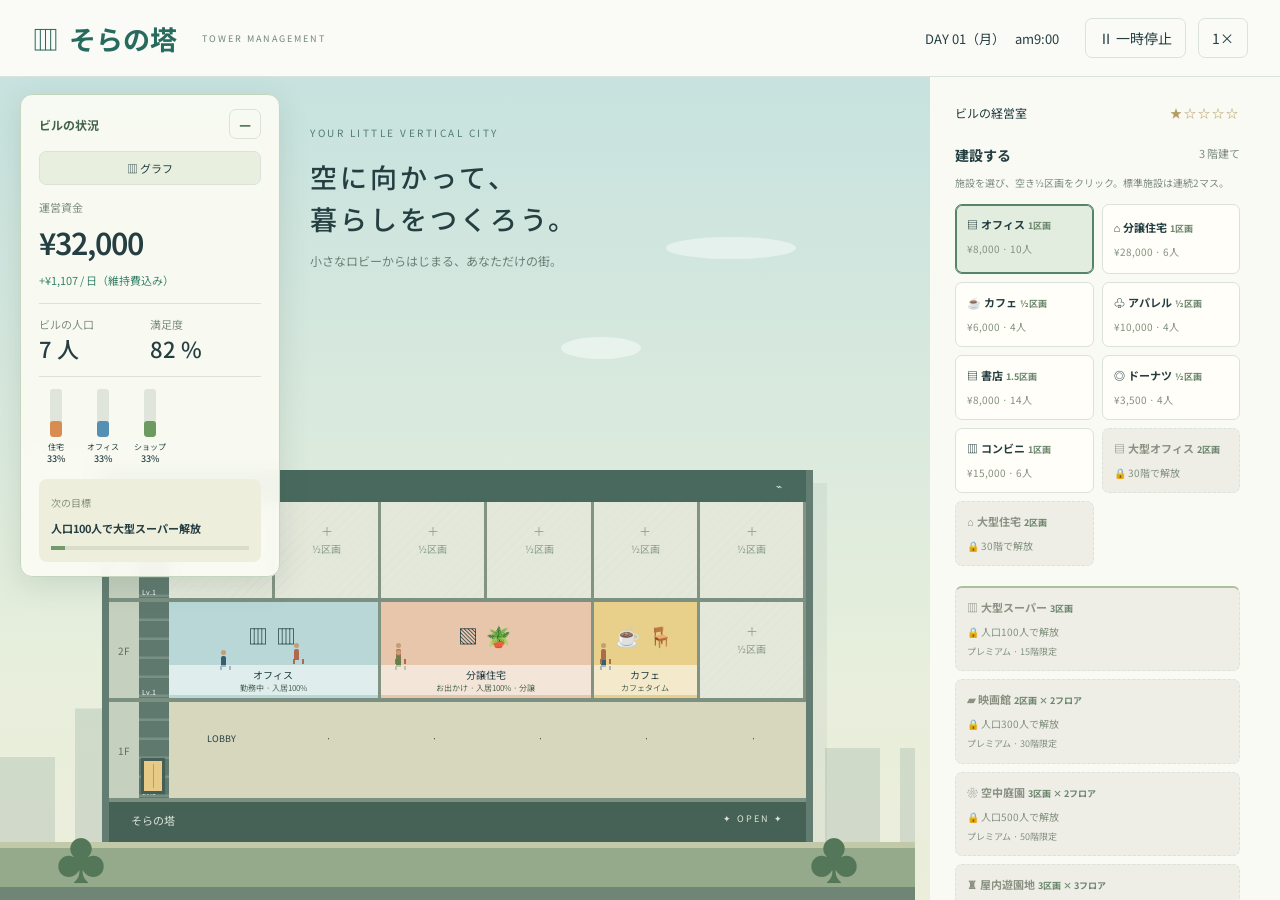
==== sora/index.html @ dbac226c "Replace site with local website files" ====
<!doctype html><html lang="ja"><meta charset="utf-8"><meta name="viewport" content="width=device-width,initial-scale=1"><title>そらの塔 | 小さなビル、大きな暮らし</title><link rel="stylesheet" href="style.css"><body><header><div class="brand">▥ <b>そらの塔</b><small>TOWER MANAGEMENT</small></div><div class="clock" id="clock"></div><button id="pause">Ⅱ 一時停止</button><button id="speed">1×</button></header><section id="hud" class="hud" aria-label="ビルの経営状況"><div class="hud-heading"><b>ビルの状況</b><button id="hud-toggle" aria-expanded="true" aria-controls="hud-content" aria-label="HUDを閉じる">−</button></div><div id="hud-content"><button id="show-graphs" class="graph-button">▥ グラフ</button><div class="money"><small>運営資金</small><strong id="cash"></strong><span id="profit"></span></div><div class="stats"><div><small title="定員と入居率をもとにした平均在館人数。ショップの1日分の来客を重複して数えません。">ビルの人口</small><b id="pop"></b></div><div><small>満足度</small><b id="happy"></b></div></div><div class="balance-meter" aria-label="住宅・オフィス・ショップの施設数の比率。目安は住宅3対オフィス2対ショップ1。空室を含みます。大型施設も1施設として数えます。"><div><div class="balance-track"><i id="balance-home"></i></div><small>住宅</small><b id="balance-home-value"></b></div><div><div class="balance-track"><i id="balance-office"></i></div><small>オフィス</small><b id="balance-office-value"></b></div><div><div class="balance-track"><i id="balance-shop"></i></div><small>ショップ</small><b id="balance-shop-value"></b></div></div><div class="mission"><small>次の目標</small><b id="goal"></b><div><i id="progress"></i></div></div></div></section><main><section class="world" aria-label="ビル画面"><div class="world-scene"><div class="intro"><span>YOUR LITTLE VERTICAL CITY</span><h1>空に向かって、<br>暮らしをつくろう。</h1><p>小さなロビーからはじまる、あなただけの街。</p></div><div class="cloud c1"></div><div class="cloud c2"></div><div class="skyline"></div><div id="tower"><div class="roof">S O R A <span>⌁</span></div><div id="floors"></div><div class="foundation">そらの塔 <span>✦ OPEN ✦</span></div></div><div class="street"><span>♣</span><span>♣</span></div><div class="worldnote">街の時間は、少しだけゆっくり。<span>自動保存 ON</span></div></div></section><aside aria-label="建設・経営メニュー"><div class="heading"><span>ビルの経営室</span><span id="stars">★☆☆☆☆</span></div><div class="tabs"><b>建設する</b><span id="height"></span></div><p class="hint">施設を選び、空き½区画をクリック。標準施設は連続2マス。</p><div id="tools"></div><button class="expand" id="expand">＋ フロアを増設 <span>¥12,000</span></button><section class="elevator-menu" aria-labelledby="elevator-title"><h2 id="elevator-title">エレベーター</h2><div class="lift-controls"><div><small id="left-lift-level"></small><button class="upgrade" id="upgrade">↕ 箱を大型化 <span>¥15,000</span></button></div><div><small id="right-lift-level"></small><button id="insert-lift" class="upgrade" aria-describedby="lift-hint">＋ エレベータを追加 <span>¥18,000</span></button></div></div><p id="lift-hint" class="hint" aria-live="polite"></p><p id="lift-info" class="hint"></p></section><p class="hint">蜘蛛の巣のある空室をクリックして改修（1室¥1,500）。</p><details class="business-diagnosis" open><summary>経営診断</summary><p id="business-health"></p><ul id="business-risks"></ul></details><div class="log"><small>ビルからのお知らせ</small><p id="notice" aria-live="polite">ようこそ、オーナー。まずは空き区画に施設をつくりましょう。</p></div><footer><button id="help">遊び方</button><button id="reset">はじめから</button></footer></aside></main><dialog id="dialog"><h2>そらの塔へ、ようこそ。</h2><p>施設を選んで、空き区画をクリックすると建設できます。ロビーとエレベーターは最初から設置されています。</p><p>Day1は月曜日です。土日は約95%のオフィスが休業し、住宅は平日約30%・土日約60%が昼も在宅します。コンビニは24時間営業で、ときどき来客があります。ショップはアパレル・書店・ドーナツ・コンビニから選べます。ドーナツはオフィス、コンビニはオフィスと住宅の数で来客と収益が変わります。住宅は分譲です。初回の入居が発生した決算で住宅¥28,000・大型住宅¥52,000が一度だけ入金され、日々の家賃は発生しません。退去・改修後も同じ施設では売却代金を再受領できません。既存の入居済み住宅も、更新後の最初の決算で一度だけ売却代金が入ります。オフィス・住宅で人口を増やし、カフェ・ショップ・庭園で満足度を上げましょう。毎日0時に収益と維持費を精算します。</p><p>人口が増えたらエレベーターの箱を大型化（通常・大型の2段階）。初期エレベータは左端にあります。右側の「エレベータを追加」で右端に1基追加できます。追加後は左右それぞれの「箱を大型化」で個別に強化できます。テナント区画は消費しません。満足度が下がると入居率と収入も下がります。人口100人で大型スーパー、300人で映画館、500人で空中庭園、1,000人で屋内遊園地が解放されます。各施設はプレミアムテナントとして1つまで建設できます。スーパーは15階、映画館は30階、空中庭園は50階、屋内遊園地は100階限定です。100階は屋内遊園地専用で、101・102階の空きスペースも必要です。一度解放した施設は人口が減っても建設できます。 資金が足りないときは、時間を進めて収益を待ちましょう。</p><p>ビルは標準3区画です。フロアの増設で上に伸ばしていきます。エレベータは18階前後で左の箱を大型化、40階前後で右に追加、75階前後で右の箱を大型化するのが目安です。入居状況によって混雑の始まる階は変わります。</p><p>カフェ・アパレル・ドーナツは½区画、書店は1.5区画、コンビニは1区画、オフィス・住宅は1区画、映画館は2区画×2フロア、空中庭園は3区画×2フロア、屋内遊園地は3区画×3フロアです。庭園は下層の左端をクリックして建設します。旧サイズの庭園は建設費を返金して空き区画へ戻します。オフィスは出退勤、住宅は朝夕の出入り、カフェは昼食、ショップは夕方の来店が増えます。夜間の閉店・就寝も表示します。</p><p>店舗を増やしすぎると客の奪い合いで売上が減ります。オフィス・住宅に対して休憩や買い物の施設が少ないと満足度が低下します。オフィスと住宅は建設後に入居者を募集します。経営が好調なほど早く入居します。サービス不足・混雑・老朽化が続くと施設ごとに退去して空室（グレー）になります。老朽化による空室には蜘蛛の巣が付き、改修するまで再入居しません。人口は各施設の定員・入居率から平均在館人数として計算します。ショップの来客全員を人口に加算せず、標準幅・住宅3：オフィス2：ショップ1の構成で13階前後に100人が目安です。幅や入居率、満足度によって変わります。住宅3：オフィス2：ショップ1の施設数が目安です。エレベータは利用状況に応じて速度と停車時間を変えます。混雑時は高速運転し、利用の多い階を優先して移動します。エレベータの混雑も退去の条件です。混雑が続くほど不満が蓄積し、ひどい混雑ほど早く退去します。箱の大型化・追加で混雑を解消すると不満が徐々に減ります。多少の偏りでは退去せず、バランスがある程度取れていれば安定します。老朽化は約30日を中心に部屋ごとにランダムに進みます。改修すると次の老朽化時期も変わります。30階到達で2区画の大型オフィス・大型住宅が解放されます。改修は蜘蛛の巣が張った空室のみ行えます。部屋をクリックすると1室¥1,500でその部屋だけを改修し、入居者の募集を再開します。再入居は徐々に進みます。施設や空きフロアにも維持費がかかり、資金ショートが続くと経営が悪化します。「経営診断」で原因を確認してください。</p><p>施設をクリックすると内容を確認・撤去できます。進行はこのブラウザに自動保存されます。</p><button onclick="document.querySelector('dialog').close()">ビルへ戻る</button></dialog><dialog id="graphs-dialog" aria-labelledby="graphs-title"><div class="chart-heading"><div><h2 id="graphs-title">ビルの経営グラフ</h2><small>表示中はビルの時間・動きを一時停止しています</small></div><button id="close-graphs" aria-label="グラフを閉じる">× 閉じる</button></div><p id="chart-note"></p><h3>収入と維持費 <small>円／日</small></h3><div class="chart-legend"><span style="color:#347d65">● 収入</span><span style="color:#c07b55">● 維持費</span></div><div id="finance-chart"></div><h3>人口の推移 <small>人</small></h3><div id="population-chart"></div><details><summary>日別の数値を見る</summary><div class="chart-table-wrap"><table id="chart-table"></table></div></details></dialog><script src="game.js"></script></body></html>
---- sora/style.css ----
@import url('https://fonts.googleapis.com/css2?family=Noto+Sans+JP:wght@400;500;600;700;900&display=swap');
:root{font-family:'Noto Sans JP',sans-serif;color:#243e42;background:#f8f8f2;font-size:14px}*{box-sizing:border-box}body{margin:0}button{font:inherit;cursor:pointer;border:1px solid #dae2db;background:transparent;color:inherit;border-radius:7px;padding:9px 13px}button:hover{background:#e7eee5}header{height:77px;display:flex;align-items:center;gap:12px;padding:0 32px;border-bottom:1px solid #d9e3de;background:#fafbf6}.brand{font-size:27px;color:#276a5e;display:flex;align-items:center;gap:10px}.brand small{font-size:9px;letter-spacing:2px;margin-left:15px;color:#71877c}.clock{margin-left:auto;margin-right:14px;font-size:13px}main{display:grid;grid-template-columns:1fr 350px;min-height:calc(100vh - 77px)}.world{position:relative;min-height:850px;background:linear-gradient(#c7e2df,#e8efdc 73%,#eceddb);overflow:hidden;display:flex;flex-direction:column;justify-content:flex-end;padding-top:275px}.intro{position:absolute;top:44px;left:6%;z-index:2}.intro>span{font-size:10px;letter-spacing:2.5px;color:#547d73}h1{font-size:34px;line-height:1.55;letter-spacing:3px;font-weight:500;margin:15px 0 12px}.intro p{font-size:12px;color:#668174}.cloud{position:absolute;width:130px;height:22px;border-radius:100%;background:#ffffff70;top:160px;right:13%}.c2{top:260px;right:30%;width:80px}.skyline{position:absolute;bottom:80px;left:0;width:100%;height:180px;background:repeating-linear-gradient(90deg,#acbfb16b 0 55px,transparent 55px 75px);clip-path:polygon(0 50%,8% 50%,8% 23%,16% 23%,16% 65%,24% 65%,24% 35%,35% 35%,35% 60%,47% 60%,47% 30%,62% 30%,62% 55%,76% 55%,76% 10%,87% 10%,87% 45%,100% 45%,100% 100%,0 100%)}#tower{width:78%;max-width:780px;margin:0 auto;z-index:3;position:relative;border-left:7px solid #637d72;border-right:7px solid #637d72;box-shadow:14px 13px 0 #496b6512}.roof{height:32px;background:#49695e;color:#e8eee0;font-size:10px;letter-spacing:4px;padding:8px 20px}.roof span{float:right}.floor{display:grid;grid-template-columns:35px 1fr 1fr 1fr 32px;min-height:84px;border-bottom:6px solid #7b9081;background:#e6eadf;position:relative}.floorlabel{font-size:10px;display:flex;align-items:center;justify-content:center;background:#c5d0bf;color:#5a6f61}.unit{position:relative;border:0;border-right:3px solid #829383;border-radius:0;overflow:hidden;padding:7px 4px 20px;min-width:0}.unit.empty{color:#8b9d8d;font-size:12px;background:repeating-linear-gradient(135deg,#e4e8db 0 6px,#dfe5d7 6px 7px)}.unit.empty:hover{background:#c9e2c6}.unit .name{font-size:10px;position:absolute;bottom:3px;left:0;right:0;background:#ffffff8c;padding:2px}.interior{display:block;height:35px;font-size:24px;letter-spacing:8px;white-space:nowrap}.people{position:absolute;bottom:20px;left:10%;font-size:13px;color:#42634f;animation:walk 7s infinite alternate linear}.office{background:#b9d7d7}.home{background:#e8c6ab}.cafe{background:#e8d08b}.shop{background:#ccaec0}.garden{background:#b6c997}.lobby{background:#d6d7bd;grid-column:2/5;letter-spacing:5px;padding:22px;text-align:center}.shaft{background:repeating-linear-gradient(#60796f 0 16px,#799084 17px 19px);position:relative}.lift{width:22px;height:32px;background:#e7ca85;border:3px solid #465f56;position:absolute;left:2px;animation:lift 8s infinite alternate ease-in-out}.foundation{height:40px;background:#466257;color:#dae5d7;padding:10px 22px;font-size:11px}.foundation span{float:right;font-size:9px;letter-spacing:2px}.street{height:45px;background:#95aa8a;border-top:6px solid #c2c9a8;display:flex;justify-content:space-between;padding:0 6%;font-size:52px;color:#54775a;line-height:.4;z-index:4}.worldnote{height:40px;background:#6f8575;color:#eef1df;font-size:10px;padding:12px 25px;z-index:4}.worldnote span{float:right}aside{padding:27px 25px;background:#fafaf4;z-index:5}.heading{display:flex;justify-content:space-between;font-size:12px}.heading span:last-child{color:#b49b5d;letter-spacing:2px}.money{padding:25px 0 20px}.money small,.stats small{display:block;color:#7d8c7f;font-size:11px}.money strong{display:block;font-size:35px;font-weight:600;letter-spacing:-1px;margin:5px 0}.money>span{font-size:11px;color:#38826b}.stats{display:grid;grid-template-columns:1fr 1fr;border-top:1px solid #dce2d6;border-bottom:1px solid #dce2d6;padding:17px 0;margin-bottom:25px}.stats b{font-size:22px;font-weight:500}.tabs{display:flex;justify-content:space-between}.tabs span{font-size:11px;color:#7e8d80}.hint{font-size:10px;color:#7e8d80;margin-bottom:14px}#tools{display:grid;grid-template-columns:1fr 1fr;gap:8px}.tool{text-align:left;padding:11px;background:#fffef8}.tool.selected{background:#e3eddf;border-color:#56836a;box-shadow:inset 0 0 0 1px #56836a}.tool b{display:block;font-size:12px;margin-bottom:5px}.tool small{font-size:10px;color:#83917f}.expand,.upgrade{width:100%;margin-top:10px;text-align:left;font-size:12px;padding:13px}.expand{background:#2d6656;color:#fff;border:0}.expand:hover{background:#377c68}.expand span,.upgrade span{float:right;font-size:10px}.mission{background:#eeeedd;padding:15px;margin-top:24px;border-radius:8px}.mission small,.log small{font-size:10px;color:#85917a}.mission b{display:block;font-size:12px;margin:8px 0}.mission>div{height:4px;background:#d7ddc8}.mission i{display:block;height:100%;background:#74996a}.log{margin-top:20px}.log p{font-size:11px;line-height:1.9;min-height:44px}footer{display:flex;gap:15px;border-top:1px solid #e0e5d9;padding-top:12px}footer button{padding:2px;border:0;font-size:10px;color:#84927f}dialog{max-width:480px;border:0;padding:32px;border-radius:15px;background:#fafaf1;color:#345346;box-shadow:0 20px 100px #183b3860}dialog p{line-height:1.9;font-size:13px}dialog::backdrop{background:#183b3860}@keyframes walk{to{left:65%}}@keyframes lift{to{transform:translateY(42px)}}@media(max-width:850px){header{padding:0 14px}.brand small{display:none}.brand{font-size:20px}.clock{font-size:10px;margin-right:0}header button{font-size:10px;padding:7px}main{grid-template-columns:1fr}.world{min-height:700px}aside{padding:25px}.intro{top:30px}h1{font-size:28px}#tower{width:92%}#tools{grid-template-columns:repeat(3,1fr)}}
/* Variable-width construction and activity schedules */
#tower{width:var(--tower-width,78%);max-width:none;transition:width .5s;--tempo:1}.floor{grid-template-columns:30px repeat(var(--slots,6),minmax(0,1fr)) 30px}.unit{padding-bottom:30px;min-height:94px}.unit .name{font-size:10px;z-index:2}.unit .name small{display:block;font-size:8px;color:#506957;letter-spacing:0}.interior{font-size:20px;letter-spacing:2px}.width-control{margin-bottom:24px}.width-control label{display:block;font-size:12px;margin-bottom:8px}.width-control select{width:100%;font:inherit;color:#345c4b;border:1px solid #cbd8c5;background:#f2f5e9;border-radius:7px;padding:10px}.width-control>small{display:block;font-size:9px;color:#7a8d74;margin-top:7px}.tool b{font-size:11px}.tool em{font-style:normal;font-size:9px;color:#6a856b}.visitors{position:absolute;inset:0 0 28px;pointer-events:none;overflow:hidden}.person{position:absolute;bottom:calc(3px + var(--lane)*7px);left:7%;width:5px;height:11px;background:var(--person-color);border-radius:2px 2px 0 0;animation:customer calc(9s / var(--tempo)) linear infinite;animation-delay:var(--delay)}.person:before{content:'';position:absolute;width:5px;height:5px;border-radius:50%;background:#c49e76;top:-6px;left:0}.person:after{content:'';position:absolute;width:7px;height:5px;left:-1px;bottom:-4px;border-left:2px solid var(--person-color);border-right:2px solid var(--person-color)}.commute .person{animation-name:arrival;animation-duration:calc(5s / var(--tempo))}.leave .person{animation-name:departure;animation-duration:calc(5s / var(--tempo))}.working .person{animation-name:desk;animation-duration:calc(12s / var(--tempo));left:calc(25% + var(--lane)*35%)}.dining .person{animation-name:dine;animation-duration:calc(11s / var(--tempo))}.shopping .person{animation-name:browse;animation-duration:calc(8s / var(--tempo))}.relax .person,.stroll .person{animation-name:customer;animation-duration:calc(15s / var(--tempo))}.quiet{filter:brightness(.78)}.quiet .interior{opacity:.6}.paused *{animation-play-state:paused!important}.world[data-time=night]{background:linear-gradient(#738d9a,#c0d0c6 75%,#d0d6bb)}.world[data-time=night] .intro{color:#263e44}.lift{animation-duration:calc(8s / var(--tempo))}@keyframes arrival{0%{left:100%;opacity:0}12%{opacity:1}75%{left:15%;opacity:1}100%{left:15%;opacity:0}}@keyframes departure{0%{left:15%;opacity:0}15%{opacity:1}85%{opacity:1}100%{left:100%;opacity:0}}@keyframes desk{0%,45%,100%{transform:translateX(0)}50%,90%{transform:translateX(7px)}}@keyframes dine{0%{left:100%;opacity:0}15%{opacity:1}35%,75%{left:35%}95%{opacity:1}100%{left:100%;opacity:0}}@keyframes browse{0%{left:100%;opacity:0}15%{opacity:1}30%,45%{left:20%}65%,80%{left:60%}100%{left:100%;opacity:0}}@keyframes customer{0%,100%{left:12%}50%{left:80%}}@media(max-width:850px){.world{overflow-x:auto}#tower{min-width:calc(60px + var(--slots)*43px);max-width:none}.floor{min-height:94px}.unit .name{font-size:9px}.width-control{max-width:400px}}@media(prefers-reduced-motion:reduce){.person,.lift{animation:none!important}}
#tower{--floor-height:100px}.floor{min-height:var(--floor-height);border-bottom-width:4px}.unit{min-height:96px}.shaft{overflow:hidden}.shaft .lift{width:24px;left:2px;max-height:72px;animation-name:box-travel}.shaft>small{position:absolute;bottom:1px;font-size:7px;color:#fff;left:3px}.extra-shaft{background:repeating-linear-gradient(0deg,#627e74 0 18px,#a2b3a0 19px 20px);position:relative;overflow:hidden;padding:0;border-left:4px solid #4b675d;border-right:4px solid #4b675d}.extra-shaft .lift{width:66%;left:17%;background:linear-gradient(90deg,#ead49b 48%,#566d5a 49%,#566d5a 52%,#ead49b 53%);border:3px solid #3e584f;box-shadow:0 0 0 2px #a0b39b;animation-name:box-travel}.extra-shaft .name{font-size:9px;z-index:3}.garden-lower{background:linear-gradient(#c1d7aa,#92b580);border-top:0;overflow:visible}.garden-lower .interior{font-size:27px;letter-spacing:10px}.garden-upper{background:linear-gradient(#d8e5be,#c1d7aa);border-bottom:0;box-shadow:0 8px 0 #c1d7aa;z-index:2}.garden-upper .name{background:transparent;letter-spacing:2px}.canopy{font-size:45px;letter-spacing:20px;display:block;transform:translateY(8px)}.cinema{background:#5f657d;color:#fff1c8}.cinema .interior{display:block;background:#dbe4dd;color:#49685c;max-width:80%;margin:0 auto;height:35px;border:4px solid #3d4056;letter-spacing:10px}.cinema .name{color:#364453}.tool[data-type=garden]{grid-column:span 2}.tool[data-type=elevator]{grid-column:span 2;background:#e7ecdd}.tool em{white-space:nowrap}@keyframes box-travel{0%{top:3px;transform:translateY(0)}100%{top:calc(100% - 3px);transform:translateY(-100%)}}@media(max-width:850px){.tool[data-type=garden],.tool[data-type=elevator]{grid-column:span 1}.canopy{font-size:32px;letter-spacing:6px}}
.floor{grid-template-columns:var(--tracks,30px repeat(6,minmax(0,1fr)) 30px)}.inserted-shaft{border-width:2px;min-width:0}.inserted-shaft .lift{width:80%;left:10%}.inserted-shaft .name{font-size:8px;white-space:nowrap}.lobby-piece{padding:30px 0;letter-spacing:0;overflow:hidden;font-size:9px}.lift-insertion{margin-top:18px;border-top:1px solid #dce2d6;padding-top:15px}.lift-insertion label{display:block;font-size:11px;margin-bottom:8px}.lift-insertion select{width:100%;padding:9px;border:1px solid #cbd8c5;border-radius:6px;background:#f4f5eb;color:#345c4b;font:inherit}.lift-insertion button{width:100%;margin-top:8px;text-align:left;background:#e1eada}.lift-insertion button span{float:right;font-size:10px}.lift-insertion small{display:block;font-size:9px;color:#76876e;margin-top:7px;line-height:1.7}.lift-insertion button:disabled{opacity:.5;cursor:default}@media(max-width:850px){#tower{min-width:calc(60px + var(--slots)*43px + var(--shaft-count,0)*30px)}}
.elevator-menu{border-top:1px solid #dce2d6;margin-top:24px;padding-top:18px}.elevator-menu h2{font-size:13px;font-weight:600;margin:0 0 5px}.elevator-menu .upgrade{margin-top:8px;background:#edf1e4}.elevator-menu #insert-lift.selected{background:#2d6656;color:white;border-color:#2d6656;box-shadow:0 0 0 2px #c4d7b6}.elevator-menu .hint{line-height:1.8;margin:10px 0;font-size:10px}.inserting-lift .unit[data-floor]{cursor:crosshair}.inserting-lift .insert-valid:hover,.inserting-lift .insert-valid:focus-visible{box-shadow:inset 5px 0 #f5d26c,inset 0 0 0 2px #467e64;filter:brightness(1.08)}.inserting-lift .insert-blocked{cursor:not-allowed!important}.inserting-lift .insert-blocked:hover{box-shadow:inset 4px 0 #ba6c5b}

/* All elevator shafts share the right-side graphic. */
.shaft.inserted-shaft{border:0;border-radius:0;padding:0;min-width:0;background:repeating-linear-gradient(#60796f 0 16px,#799084 17px 19px);text-align:initial}.shaft.inserted-shaft:hover{background:repeating-linear-gradient(#60796f 0 16px,#799084 17px 19px)}.shaft.inserted-shaft .lift{width:24px;left:2px;background:#e7ca85;border:3px solid #465f56;box-shadow:none}
.lift-controls{display:grid;grid-template-columns:1fr 1fr;margin-top:14px}.lift-controls>div{padding-right:12px;min-width:0}.lift-controls>div+div{border-left:1px solid #cbd8c5;padding:0 0 0 12px}.lift-controls small{font-size:10px;color:#76876e}.lift-controls .upgrade{font-size:11px;padding:12px 5px;min-height:64px;text-align:center}.lift-controls .upgrade span{display:block;float:none;margin-top:6px}
/* Invalid construction shows a red preview on hover or keyboard focus. */
.unit.empty.cannot-build:hover,.unit.empty.cannot-build:focus-visible{background:repeating-linear-gradient(135deg,#efb7b0 0 6px,#f5cac3 6px 12px);color:#922f2b;box-shadow:inset 0 0 0 2px #c45147;cursor:not-allowed;outline-color:#c45147}

/* Cars move in a building-wide layer; floor shafts contain rails only. */
#lift-layer{position:absolute;inset:0;pointer-events:none;z-index:8;overflow:hidden}.travel-car{position:absolute;width:24px;background:#e7ca85;border:3px solid #465f56;box-sizing:border-box;box-shadow:0 1px 2px #294f4433;will-change:top}.travel-car:after{content:"";position:absolute;top:3px;bottom:3px;left:50%;border-left:1px solid #b59f64}.shaft .lift{display:none}
.apparel{background:#dab3c5}.bookstore{background:#c4bb9e}.donuts{background:#edc795}.cosmetics{background:#dab8d5}.supermarket{background:#b7d2ab}.amusement{background:#d4b8d7}.tenant-detail{display:block;margin-top:5px;font-size:9px!important;line-height:1.6}.tool.locked{background:#eeeee7;color:#8b9282;border-style:dashed}.tool.locked:hover{background:#e4e4da}.unit.quiet{filter:brightness(.55)}.garden-upper.quiet{filter:brightness(.55)}
.unit.amusement.garden-upper{background:linear-gradient(#e6d2e8,#d4b8d7);box-shadow:0 8px 0 #d4b8d7}.unit.amusement .canopy{font-size:35px;letter-spacing:15px}.unit.supermarket .interior{letter-spacing:12px}
/* Keep management stats anchored to the viewport while the tower scrolls. */
.hud{position:fixed;top:94px;left:20px;width:260px;max-width:calc(100vw - 40px);z-index:30;padding:14px 18px;background:#fafbf3f2;border:1px solid #c6d5c0;border-radius:12px;box-shadow:0 8px 30px #36574926;backdrop-filter:blur(10px);max-height:calc(100dvh - 110px);overflow:auto}.hud-heading{display:flex;align-items:center;justify-content:space-between;gap:12px;font-size:12px;color:#44644e}.hud-heading button{font-size:22px;line-height:1;padding:3px 8px;min-width:32px;min-height:30px}.hud .money{padding:14px 0}.hud .money strong{font-size:30px}.hud .stats{margin-bottom:0;padding:12px 0}.hud .mission{margin-top:14px;padding:12px}.hud .mission b{font-size:11px;line-height:1.7}.hud.collapsed{width:150px}.hud [hidden]{display:none!important}.intro{left:310px;right:22px}.intro h1{font-size:27px}.tool[data-unlock]:not([data-unlock="0"]){grid-column:1 / -1}.tool[data-unlock="100"]{margin-top:12px;border-top:2px solid #aebf9c}aside>.heading{margin-bottom:24px}@media(max-width:1100px){.intro{display:none}}@media(max-width:600px){.hud{left:10px;top:88px;width:225px;padding:10px 14px;max-height:calc(100dvh - 100px)}.hud.collapsed{width:140px}.hud .money strong{font-size:26px}.hud .stats b{font-size:19px}}
.hud .graph-button{width:100%;margin-top:12px;background:#e8efdf;font-size:11px;padding:8px}#graphs-dialog{width:min(780px,94vw);max-width:780px;max-height:90dvh;padding:25px;overflow:auto}.chart-heading{display:flex;align-items:center;justify-content:space-between;gap:16px}.chart-heading h2{font-size:19px;margin:0 0 6px}.chart-heading small,#chart-note{font-size:10px;color:#7b8e76}.chart-heading button{white-space:nowrap;font-size:11px}#graphs-dialog h3{font-size:13px;margin:20px 0 0}#graphs-dialog h3 small{font-size:10px;font-weight:400;margin-left:8px}.chart-legend{display:flex;gap:18px;font-size:10px;margin-top:10px}#graphs-dialog svg{width:100%;height:auto;display:block}#graphs-dialog svg text{font:11px 'Noto Sans JP',sans-serif;fill:#75836c}#graphs-dialog details{font-size:11px;margin-top:15px}#graphs-dialog summary{cursor:pointer}.chart-table-wrap{max-height:200px;overflow:auto;margin-top:10px}#chart-table{width:100%;border-collapse:collapse;font-size:11px}#chart-table td,#chart-table th{text-align:right;padding:8px;border-bottom:1px solid #dce4d5}#chart-table td:first-child,#chart-table th:first-child{text-align:left}@media(max-width:600px){#graphs-dialog{padding:16px}.chart-heading{align-items:flex-start}.chart-heading h2{font-size:16px}}
.business-diagnosis{margin-top:24px;padding:15px;background:#f0eddf;border-radius:8px;font-size:11px}.business-diagnosis summary{font-weight:600;cursor:pointer}.business-diagnosis p{font-size:10px;color:#6f7f67}.business-diagnosis ul{padding-left:16px;margin-bottom:0}.business-diagnosis li{line-height:1.8;margin-top:9px;color:#9c674d}.business-diagnosis li.healthy{color:#427960}
.unit.office.vacant,.unit.home.vacant{background:#bfc4c1;color:#707a74;filter:none}.unit.vacant .interior{opacity:.25;filter:grayscale(1)}.unit.vacant .name{background:#d9ddda}.unit.vacant .visitors{display:none}.clock{font-variant-numeric:tabular-nums}
.balance-meter{display:flex;align-items:center;gap:13px;padding:12px 0 0}.balance-meter>div{display:flex;align-items:center;flex-direction:column;min-width:34px}.balance-track{height:48px;width:12px;background:#e0e5dc;border-radius:3px;position:relative;overflow:hidden}.balance-track i{position:absolute;bottom:0;left:0;right:0;transition:height .4s;border-radius:3px}#balance-home{background:#d88c4f}#balance-office{background:#568fb4}#balance-shop{background:#6c9a61}.balance-meter small{font-size:8px;margin-top:4px}.balance-meter b{font-size:9px;font-weight:500}.balance-meter>span{font-size:8px;color:#819076;line-height:1.7;margin-left:auto}.unit.abandoned{background:#a9afad!important;color:#5e6864}.unit.abandoned .interior{opacity:.12}.cobweb{position:absolute;right:1px;top:1px;width:min(80%,90px);height:65px;color:#f5f4e9;opacity:.9;filter:drop-shadow(0 1px 1px #626b68);pointer-events:none;z-index:2}.unit.abandoned .name{z-index:3}
/* Premium facilities and independent world/menu scroll panes. */
.tool.installed{position:relative;padding-top:30px;opacity:.72;background:#e7eddf;cursor:default}.tool.installed:hover{background:#e7eddf}.premium-check{position:absolute;top:5px;left:50%;transform:translateX(-50%);font-size:20px;line-height:1}.tool[data-unlock]:not([data-unlock="0"]){position:relative}html,body{height:100%;overflow:hidden}header{height:77px}main{height:calc(100dvh - 77px);min-height:0;grid-template-columns:minmax(0,1fr) clamp(210px,32vw,350px);overflow:hidden}.world{height:100%;min-height:0;overflow:auto;overscroll-behavior:contain;display:block;padding:0;scrollbar-gutter:stable}.world-scene{position:relative;min-height:max(850px,100%);display:flex;flex-direction:column;justify-content:flex-end;padding-top:300px}aside{height:100%;min-height:0;overflow-y:auto;overscroll-behavior:contain;scrollbar-gutter:stable}.world #tower{flex:none}.world .street,.world .worldnote{flex:none}@media(max-width:850px){main{grid-template-columns:minmax(0,1fr) clamp(210px,35vw,300px)}.world{min-height:0}aside{padding:18px 14px}#tools{grid-template-columns:1fr 1fr}.tool[data-unlock]:not([data-unlock="0"]){grid-column:1/-1}.world-scene{min-height:max(700px,100%)}.tool b{font-size:10px}.lift-controls{grid-template-columns:1fr}.lift-controls>div{padding:0}.lift-controls>div+div{border-left:0;border-top:1px solid #cbd8c5;padding:10px 0 0;margin-top:10px}}@media(max-width:600px){main{grid-template-columns:minmax(0,1fr) 200px}.hud{max-width:calc(100vw - 225px);width:210px;padding:8px}.hud-heading{font-size:10px;gap:2px}.hud .money strong{font-size:20px}.hud .stats{grid-template-columns:1fr;gap:8px}.balance-meter{gap:5px;flex-wrap:wrap}.balance-meter>span{display:none}}
.unit.repairable:hover,.unit.repairable:focus-visible{box-shadow:inset 0 0 0 3px #78a66c;cursor:pointer}.unit.repair-unaffordable:hover,.unit.repair-unaffordable:focus-visible{box-shadow:inset 0 0 0 3px #c45147;cursor:not-allowed}
.convenience{background:#c5dbb4}.convenience .interior{font-size:21px}.cinema.garden-upper{background:#777c95;box-shadow:0 8px 0 #777c95;color:#fff2d6}.cinema.garden-upper .canopy{font-size:27px}.balance-meter{justify-content:flex-start}
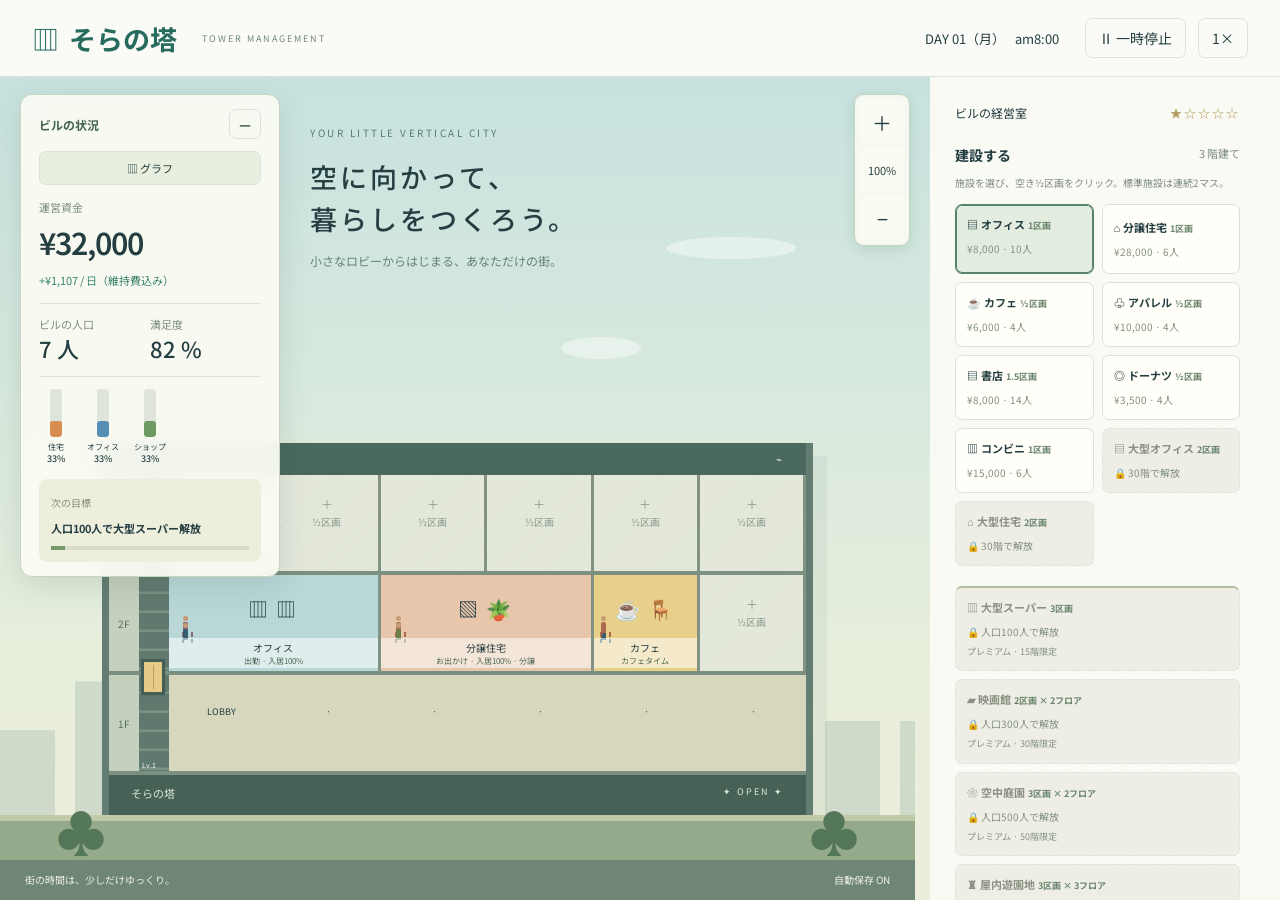
==== commit ef3e4982: "Added smartphone ver" ====
--- a/sora/index.html
+++ b/sora/index.html
@@ -1 +1 @@
-<!doctype html><html lang="ja"><meta charset="utf-8"><meta name="viewport" content="width=device-width,initial-scale=1"><title>そらの塔 | 小さなビル、大きな暮らし</title><link rel="stylesheet" href="style.css"><body><header><div class="brand">▥ <b>そらの塔</b><small>TOWER MANAGEMENT</small></div><div class="clock" id="clock"></div><button id="pause">Ⅱ 一時停止</button><button id="speed">1×</button></header><section id="hud" class="hud" aria-label="ビルの経営状況"><div class="hud-heading"><b>ビルの状況</b><button id="hud-toggle" aria-expanded="true" aria-controls="hud-content" aria-label="HUDを閉じる">−</button></div><div id="hud-content"><button id="show-graphs" class="graph-button">▥ グラフ</button><div class="money"><small>運営資金</small><strong id="cash"></strong><span id="profit"></span></div><div class="stats"><div><small title="定員と入居率をもとにした平均在館人数。ショップの1日分の来客を重複して数えません。">ビルの人口</small><b id="pop"></b></div><div><small>満足度</small><b id="happy"></b></div></div><div class="balance-meter" aria-label="住宅・オフィス・ショップの施設数の比率。目安は住宅3対オフィス2対ショップ1。空室を含みます。大型施設も1施設として数えます。"><div><div class="balance-track"><i id="balance-home"></i></div><small>住宅</small><b id="balance-home-value"></b></div><div><div class="balance-track"><i id="balance-office"></i></div><small>オフィス</small><b id="balance-office-value"></b></div><div><div class="balance-track"><i id="balance-shop"></i></div><small>ショップ</small><b id="balance-shop-value"></b></div></div><div class="mission"><small>次の目標</small><b id="goal"></b><div><i id="progress"></i></div></div></div></section><main><section class="world" aria-label="ビル画面"><div class="world-scene"><div class="intro"><span>YOUR LITTLE VERTICAL CITY</span><h1>空に向かって、<br>暮らしをつくろう。</h1><p>小さなロビーからはじまる、あなただけの街。</p></div><div class="cloud c1"></div><div class="cloud c2"></div><div class="skyline"></div><div id="tower"><div class="roof">S O R A <span>⌁</span></div><div id="floors"></div><div class="foundation">そらの塔 <span>✦ OPEN ✦</span></div></div><div class="street"><span>♣</span><span>♣</span></div><div class="worldnote">街の時間は、少しだけゆっくり。<span>自動保存 ON</span></div></div></section><aside aria-label="建設・経営メニュー"><div class="heading"><span>ビルの経営室</span><span id="stars">★☆☆☆☆</span></div><div class="tabs"><b>建設する</b><span id="height"></span></div><p class="hint">施設を選び、空き½区画をクリック。標準施設は連続2マス。</p><div id="tools"></div><button class="expand" id="expand">＋ フロアを増設 <span>¥12,000</span></button><section class="elevator-menu" aria-labelledby="elevator-title"><h2 id="elevator-title">エレベーター</h2><div class="lift-controls"><div><small id="left-lift-level"></small><button class="upgrade" id="upgrade">↕ 箱を大型化 <span>¥15,000</span></button></div><div><small id="right-lift-level"></small><button id="insert-lift" class="upgrade" aria-describedby="lift-hint">＋ エレベータを追加 <span>¥18,000</span></button></div></div><p id="lift-hint" class="hint" aria-live="polite"></p><p id="lift-info" class="hint"></p></section><p class="hint">蜘蛛の巣のある空室をクリックして改修（1室¥1,500）。</p><details class="business-diagnosis" open><summary>経営診断</summary><p id="business-health"></p><ul id="business-risks"></ul></details><div class="log"><small>ビルからのお知らせ</small><p id="notice" aria-live="polite">ようこそ、オーナー。まずは空き区画に施設をつくりましょう。</p></div><footer><button id="help">遊び方</button><button id="reset">はじめから</button></footer></aside></main><dialog id="dialog"><h2>そらの塔へ、ようこそ。</h2><p>施設を選んで、空き区画をクリックすると建設できます。ロビーとエレベーターは最初から設置されています。</p><p>Day1は月曜日です。土日は約95%のオフィスが休業し、住宅は平日約30%・土日約60%が昼も在宅します。コンビニは24時間営業で、ときどき来客があります。ショップはアパレル・書店・ドーナツ・コンビニから選べます。ドーナツはオフィス、コンビニはオフィスと住宅の数で来客と収益が変わります。住宅は分譲です。初回の入居が発生した決算で住宅¥28,000・大型住宅¥52,000が一度だけ入金され、日々の家賃は発生しません。退去・改修後も同じ施設では売却代金を再受領できません。既存の入居済み住宅も、更新後の最初の決算で一度だけ売却代金が入ります。オフィス・住宅で人口を増やし、カフェ・ショップ・庭園で満足度を上げましょう。毎日0時に収益と維持費を精算します。</p><p>人口が増えたらエレベーターの箱を大型化（通常・大型の2段階）。初期エレベータは左端にあります。右側の「エレベータを追加」で右端に1基追加できます。追加後は左右それぞれの「箱を大型化」で個別に強化できます。テナント区画は消費しません。満足度が下がると入居率と収入も下がります。人口100人で大型スーパー、300人で映画館、500人で空中庭園、1,000人で屋内遊園地が解放されます。各施設はプレミアムテナントとして1つまで建設できます。スーパーは15階、映画館は30階、空中庭園は50階、屋内遊園地は100階限定です。100階は屋内遊園地専用で、101・102階の空きスペースも必要です。一度解放した施設は人口が減っても建設できます。 資金が足りないときは、時間を進めて収益を待ちましょう。</p><p>ビルは標準3区画です。フロアの増設で上に伸ばしていきます。エレベータは18階前後で左の箱を大型化、40階前後で右に追加、75階前後で右の箱を大型化するのが目安です。入居状況によって混雑の始まる階は変わります。</p><p>カフェ・アパレル・ドーナツは½区画、書店は1.5区画、コンビニは1区画、オフィス・住宅は1区画、映画館は2区画×2フロア、空中庭園は3区画×2フロア、屋内遊園地は3区画×3フロアです。庭園は下層の左端をクリックして建設します。旧サイズの庭園は建設費を返金して空き区画へ戻します。オフィスは出退勤、住宅は朝夕の出入り、カフェは昼食、ショップは夕方の来店が増えます。夜間の閉店・就寝も表示します。</p><p>店舗を増やしすぎると客の奪い合いで売上が減ります。オフィス・住宅に対して休憩や買い物の施設が少ないと満足度が低下します。オフィスと住宅は建設後に入居者を募集します。経営が好調なほど早く入居します。サービス不足・混雑・老朽化が続くと施設ごとに退去して空室（グレー）になります。老朽化による空室には蜘蛛の巣が付き、改修するまで再入居しません。人口は各施設の定員・入居率から平均在館人数として計算します。ショップの来客全員を人口に加算せず、標準幅・住宅3：オフィス2：ショップ1の構成で13階前後に100人が目安です。幅や入居率、満足度によって変わります。住宅3：オフィス2：ショップ1の施設数が目安です。エレベータは利用状況に応じて速度と停車時間を変えます。混雑時は高速運転し、利用の多い階を優先して移動します。エレベータの混雑も退去の条件です。混雑が続くほど不満が蓄積し、ひどい混雑ほど早く退去します。箱の大型化・追加で混雑を解消すると不満が徐々に減ります。多少の偏りでは退去せず、バランスがある程度取れていれば安定します。老朽化は約30日を中心に部屋ごとにランダムに進みます。改修すると次の老朽化時期も変わります。30階到達で2区画の大型オフィス・大型住宅が解放されます。改修は蜘蛛の巣が張った空室のみ行えます。部屋をクリックすると1室¥1,500でその部屋だけを改修し、入居者の募集を再開します。再入居は徐々に進みます。施設や空きフロアにも維持費がかかり、資金ショートが続くと経営が悪化します。「経営診断」で原因を確認してください。</p><p>施設をクリックすると内容を確認・撤去できます。進行はこのブラウザに自動保存されます。</p><button onclick="document.querySelector('dialog').close()">ビルへ戻る</button></dialog><dialog id="graphs-dialog" aria-labelledby="graphs-title"><div class="chart-heading"><div><h2 id="graphs-title">ビルの経営グラフ</h2><small>表示中はビルの時間・動きを一時停止しています</small></div><button id="close-graphs" aria-label="グラフを閉じる">× 閉じる</button></div><p id="chart-note"></p><h3>収入と維持費 <small>円／日</small></h3><div class="chart-legend"><span style="color:#347d65">● 収入</span><span style="color:#c07b55">● 維持費</span></div><div id="finance-chart"></div><h3>人口の推移 <small>人</small></h3><div id="population-chart"></div><details><summary>日別の数値を見る</summary><div class="chart-table-wrap"><table id="chart-table"></table></div></details></dialog><script src="game.js"></script></body></html>
+<!doctype html><html lang="ja"><meta charset="utf-8"><meta name="viewport" content="width=device-width,initial-scale=1"><title>そらの塔 | 小さなビル、大きな暮らし</title><link rel="stylesheet" href="style.css"><body><header><div class="brand">▥ <b>そらの塔</b><small>TOWER MANAGEMENT</small></div><div class="clock" id="clock"></div><button id="pause">Ⅱ 一時停止</button><button id="speed">1×</button></header><section id="hud" class="hud" aria-label="ビルの経営状況"><div class="hud-heading"><b>ビルの状況</b><button id="hud-toggle" aria-expanded="true" aria-controls="hud-content" aria-label="HUDを閉じる">−</button></div><div id="hud-content"><button id="show-graphs" class="graph-button">▥ グラフ</button><div class="money"><small>運営資金</small><strong id="cash"></strong><span id="profit"></span></div><div class="stats"><div><small title="定員と入居率をもとにした平均在館人数。ショップの1日分の来客を重複して数えません。">ビルの人口</small><b id="pop"></b></div><div><small>満足度</small><b id="happy"></b></div></div><div class="balance-meter" aria-label="住宅・オフィス・ショップの施設数の比率。目安は住宅3対オフィス2対ショップ1。空室を含みます。大型施設も1施設として数えます。"><div><div class="balance-track"><i id="balance-home"></i></div><small>住宅</small><b id="balance-home-value"></b></div><div><div class="balance-track"><i id="balance-office"></i></div><small>オフィス</small><b id="balance-office-value"></b></div><div><div class="balance-track"><i id="balance-shop"></i></div><small>ショップ</small><b id="balance-shop-value"></b></div></div><div class="mission"><small>次の目標</small><b id="goal"></b><div><i id="progress"></i></div></div></div></section><main><section class="world" aria-label="ビル画面"><div class="world-scene"><div class="intro"><span>YOUR LITTLE VERTICAL CITY</span><h1>空に向かって、<br>暮らしをつくろう。</h1><p>小さなロビーからはじまる、あなただけの街。</p></div><div class="cloud c1"></div><div class="cloud c2"></div><div class="skyline"></div><div id="tower"><div class="roof">S O R A <span>⌁</span></div><div id="floors"></div><div class="foundation">そらの塔 <span>✦ OPEN ✦</span></div></div><div class="street"><span>♣</span><span>♣</span></div><div class="worldnote">街の時間は、少しだけゆっくり。<span>自動保存 ON</span></div></div></section><aside aria-label="建設・経営メニュー"><div class="heading"><span>ビルの経営室</span><span id="stars">★☆☆☆☆</span></div><div class="tabs"><b>建設する</b><span id="height"></span></div><p class="hint">施設を選び、空き½区画をクリック。標準施設は連続2マス。</p><div id="tools"></div><button class="expand" id="expand">＋ フロアを増設 <span>¥12,000</span></button><section class="elevator-menu" aria-labelledby="elevator-title"><h2 id="elevator-title">エレベーター</h2><div class="lift-controls"><div><small id="left-lift-level"></small><button class="upgrade" id="upgrade">↕ 箱を大型化 <span>¥15,000</span></button></div><div><small id="right-lift-level"></small><button id="insert-lift" class="upgrade" aria-describedby="lift-hint">＋ エレベータを追加 <span>¥18,000</span></button></div></div><p id="lift-hint" class="hint" aria-live="polite"></p><p id="lift-info" class="hint"></p></section><p class="hint">蜘蛛の巣のある空室をクリックして改修（1室¥1,500）。</p><details class="business-diagnosis" open><summary>経営診断</summary><p id="business-health"></p><ul id="business-risks"></ul></details><div class="log"><small>ビルからのお知らせ</small><p id="notice" aria-live="polite">ようこそ、オーナー。まずは空き区画に施設をつくりましょう。</p></div><footer><button id="help">遊び方</button><button id="reset">はじめから</button></footer></aside></main><dialog id="dialog"><h2>そらの塔へ、ようこそ。</h2><p>施設を選んで、空き区画をクリックすると建設できます。ロビーとエレベーターは最初から設置されています。</p><p>Day1は月曜日です。土日は約95%のオフィスが休業し、住宅は平日約30%・土日約60%が昼も在宅します。コンビニは24時間営業で、ときどき来客があります。ショップはアパレル・書店・ドーナツ・コンビニから選べます。ドーナツはオフィス、コンビニはオフィスと住宅の数で来客と収益が変わります。住宅は分譲です。初回の入居が発生した決算で住宅¥28,000・大型住宅¥52,000が一度だけ入金され、日々の家賃は発生しません。退去・改修後も同じ施設では売却代金を再受領できません。既存の入居済み住宅も、更新後の最初の決算で一度だけ売却代金が入ります。オフィス・住宅で人口を増やし、カフェ・ショップ・庭園で満足度を上げましょう。毎日0時に収益と維持費を精算します。</p><p>人口が増えたらエレベーターの箱を大型化（Lv.1〜Lv.3の3段階）。初期エレベータは左端にあります。右側の「エレベータを追加」で右端に1基追加できます。追加後は左右それぞれの「箱を大型化」で個別に強化できます。テナント区画は消費しません。満足度が下がると入居率と収入も下がります。人口100人で大型スーパー、300人で映画館、500人で空中庭園、1,000人で屋内遊園地が解放されます。各施設はプレミアムテナントとして1つまで建設できます。スーパーは15階、映画館は30階、空中庭園は50階、屋内遊園地は100階限定です。100階は屋内遊園地専用で、101・102階の空きスペースも必要です。一度解放した施設は人口が減っても建設できます。 資金が足りないときは、時間を進めて収益を待ちましょう。</p><p>ビルは標準3区画です。フロアの増設で上に伸ばしていきます。エレベータは18階前後で左の箱を大型化、40階前後で右に追加、75階前後で右の箱を大型化するのが目安です。入居状況によって混雑の始まる階は変わります。</p><p>カフェ・アパレル・ドーナツは½区画、書店は1.5区画、コンビニは1区画、オフィス・住宅は1区画、映画館は2区画×2フロア、空中庭園は3区画×2フロア、屋内遊園地は3区画×3フロアです。庭園は下層の左端をクリックして建設します。旧サイズの庭園は建設費を返金して空き区画へ戻します。オフィスは出退勤、住宅は朝夕の出入り、カフェは昼食、ショップは夕方の来店が増えます。夜間の閉店・就寝も表示します。</p><p>店舗を増やしすぎると客の奪い合いで売上が減ります。オフィス・住宅に対して休憩や買い物の施設が少ないと満足度が低下します。オフィスと住宅は建設後に入居者を募集します。経営が好調なほど早く入居します。サービス不足・混雑・老朽化が続くと施設ごとに退去して空室（グレー）になります。老朽化による空室には蜘蛛の巣が付き、改修するまで再入居しません。人口は各施設の定員・入居率から平均在館人数として計算します。ショップの来客全員を人口に加算せず、標準幅・住宅3：オフィス2：ショップ1の構成で13階前後に100人が目安です。幅や入居率、満足度によって変わります。住宅3：オフィス2：ショップ1の施設数が目安です。エレベータは利用状況に応じて速度と停車時間を変えます。混雑時は高速運転し、利用の多い階を優先して移動します。エレベータの混雑も退去の条件です。混雑が続くほど不満が蓄積し、ひどい混雑ほど早く退去します。箱の大型化・追加で混雑を解消すると不満が徐々に減ります。多少の偏りでは退去せず、バランスがある程度取れていれば安定します。老朽化は約30日を中心に部屋ごとにランダムに進みます。改修すると次の老朽化時期も変わります。30階到達で2区画の大型オフィス・大型住宅が解放されます。改修は蜘蛛の巣が張った空室のみ行えます。部屋をクリックすると1室¥1,500でその部屋だけを改修し、入居者の募集を再開します。再入居は徐々に進みます。施設や空きフロアにも維持費がかかり、資金ショートが続くと経営が悪化します。「経営診断」で原因を確認してください。</p><p>施設をクリックすると内容を確認・撤去できます。進行はこのブラウザに自動保存されます。</p><button onclick="document.querySelector('dialog').close()">ビルへ戻る</button></dialog><dialog id="graphs-dialog" aria-labelledby="graphs-title"><div class="chart-heading"><div><h2 id="graphs-title">ビルの経営グラフ</h2><small>表示中はビルの時間・動きを一時停止しています</small></div><button id="close-graphs" aria-label="グラフを閉じる">× 閉じる</button></div><p id="chart-note"></p><h3>収入と維持費 <small>円／日</small></h3><div class="chart-legend"><span style="color:#347d65">● 収入</span><span style="color:#c07b55">● 維持費</span></div><div id="finance-chart"></div><h3>人口の推移 <small>人</small></h3><div id="population-chart"></div><details><summary>日別の数値を見る</summary><div class="chart-table-wrap"><table id="chart-table"></table></div></details></dialog><div class="world-zoom-controls" role="group" aria-label="ビル画面の拡大縮小"><button id="zoom-in" aria-label="ビルを拡大">＋</button><button id="zoom-reset" aria-label="ビルの倍率を100%に戻す" title="100%に戻す">100%</button><button id="zoom-out" aria-label="ビルを縮小">−</button></div><nav class="mobile-toolbar" aria-label="スマホ操作"><button id="mobile-expand">＋ フロア増設</button><button id="mobile-manage-open">↕ エレベーター</button></nav><dialog id="tenant-picker" class="mobile-dialog" aria-labelledby="picker-title"><div class="sheet-heading"><h2 id="picker-title">テナントを選ぶ</h2><button id="picker-close" aria-label="テナント選択を閉じる">×</button></div><p id="picker-location"></p><div id="picker-options"></div><p id="picker-empty" hidden>この区画に建設できるテナントがありません。資金や空きスペースをご確認ください。</p><details class="picker-unavailable"><summary>選べないテナントと理由</summary><ul id="picker-reasons"></ul></details><small class="sheet-pause">選択中はビルを一時停止しています</small></dialog><dialog id="mobile-management" class="mobile-dialog" aria-label="エレベーター操作"><div class="sheet-heading"><h2>エレベーター</h2><button id="mobile-manage-close" aria-label="エレベーター操作を閉じる">×</button></div><div id="mobile-management-content"></div></dialog><script src="game.js"></script></body></html>
--- a/sora/style.css
+++ b/sora/style.css
@@ -26,3 +26,8 @@
 .tool.installed{position:relative;padding-top:30px;opacity:.72;background:#e7eddf;cursor:default}.tool.installed:hover{background:#e7eddf}.premium-check{position:absolute;top:5px;left:50%;transform:translateX(-50%);font-size:20px;line-height:1}.tool[data-unlock]:not([data-unlock="0"]){position:relative}html,body{height:100%;overflow:hidden}header{height:77px}main{height:calc(100dvh - 77px);min-height:0;grid-template-columns:minmax(0,1fr) clamp(210px,32vw,350px);overflow:hidden}.world{height:100%;min-height:0;overflow:auto;overscroll-behavior:contain;display:block;padding:0;scrollbar-gutter:stable}.world-scene{position:relative;min-height:max(850px,100%);display:flex;flex-direction:column;justify-content:flex-end;padding-top:300px}aside{height:100%;min-height:0;overflow-y:auto;overscroll-behavior:contain;scrollbar-gutter:stable}.world #tower{flex:none}.world .street,.world .worldnote{flex:none}@media(max-width:850px){main{grid-template-columns:minmax(0,1fr) clamp(210px,35vw,300px)}.world{min-height:0}aside{padding:18px 14px}#tools{grid-template-columns:1fr 1fr}.tool[data-unlock]:not([data-unlock="0"]){grid-column:1/-1}.world-scene{min-height:max(700px,100%)}.tool b{font-size:10px}.lift-controls{grid-template-columns:1fr}.lift-controls>div{padding:0}.lift-controls>div+div{border-left:0;border-top:1px solid #cbd8c5;padding:10px 0 0;margin-top:10px}}@media(max-width:600px){main{grid-template-columns:minmax(0,1fr) 200px}.hud{max-width:calc(100vw - 225px);width:210px;padding:8px}.hud-heading{font-size:10px;gap:2px}.hud .money strong{font-size:20px}.hud .stats{grid-template-columns:1fr;gap:8px}.balance-meter{gap:5px;flex-wrap:wrap}.balance-meter>span{display:none}}
 .unit.repairable:hover,.unit.repairable:focus-visible{box-shadow:inset 0 0 0 3px #78a66c;cursor:pointer}.unit.repair-unaffordable:hover,.unit.repair-unaffordable:focus-visible{box-shadow:inset 0 0 0 3px #c45147;cursor:not-allowed}
 .convenience{background:#c5dbb4}.convenience .interior{font-size:21px}.cinema.garden-upper{background:#777c95;box-shadow:0 8px 0 #777c95;color:#fff2d6}.cinema.garden-upper .canopy{font-size:27px}.balance-meter{justify-content:flex-start}
+/* Mobile interaction branch: the tower occupies the full screen width. */
+.brand sup{font-size:9px;vertical-align:middle;background:#e2ead4;border-radius:4px;padding:2px 5px}.mobile-toolbar{display:none}.mobile-dialog{width:min(620px,calc(100vw - 20px));max-width:620px;max-height:90dvh;padding:18px;border:0;border-radius:16px;overflow:auto}.sheet-heading{display:flex;align-items:center;justify-content:space-between;gap:10px;position:sticky;top:-18px;background:#fafaf1;z-index:2;padding:10px 0;margin-top:-10px}.sheet-heading h2{margin:0;font-size:17px}.sheet-heading button{min-width:44px;min-height:44px;font-size:23px;padding:4px}#picker-location,#picker-empty{font-size:12px;line-height:1.8}#picker-options{display:grid;grid-template-columns:1fr 1fr;gap:10px}.picker-tenant{padding:14px 10px;text-align:left;background:#edf2e4;border-color:#c7d7ba;min-height:115px;display:flex;flex-direction:column;gap:5px;min-width:0}.picker-tenant b{font-size:13px}.picker-tenant small{font-size:10px;color:#738268}.picker-tenant strong{font-size:12px;color:#2f6850}.picker-icon{font-size:19px}.picker-tenant:hover{background:#dfeacf}.picker-unavailable{font-size:11px;line-height:1.8;margin-top:18px}.picker-unavailable summary{cursor:pointer;padding:6px 0}.picker-unavailable ul{padding-left:18px}.picker-unavailable li{margin:7px 0;color:#7c826f}.sheet-pause{display:block;font-size:9px;margin-top:16px;color:#849077}#mobile-management-content aside{height:auto;overflow:visible;padding:10px 0;scrollbar-gutter:auto}#mobile-management-content .heading{margin-bottom:15px}
+@media(max-width:760px){main{grid-template-columns:minmax(0,1fr);height:calc(100dvh - 77px - 64px)}main>aside{display:none}.world{width:100%}.world-scene{min-height:max(650px,100%);padding-top:260px}#tower{min-width:calc(60px + var(--slots)*43px + var(--shaft-count,0)*30px);width:var(--tower-width,85%)}.mobile-toolbar{display:flex;position:fixed;bottom:0;left:0;right:0;height:64px;padding:8px 12px max(8px,env(safe-area-inset-bottom));gap:10px;background:#fafaf5;border-top:1px solid #cbd7c2;z-index:35}.mobile-toolbar button{flex:1;font-size:13px;min-height:44px;background:#e5eddb}#mobile-expand{background:#2d6656;color:#fff;border-color:#2d6656}.hud{top:88px;left:12px;width:220px;max-width:calc(100vw - 24px);padding:12px;max-height:calc(100dvh - 166px)}.hud.collapsed{width:145px}.hud .stats{grid-template-columns:1fr 1fr}.hud .money strong{font-size:27px}.hud-heading{font-size:12px}.balance-meter{gap:13px;flex-wrap:nowrap}.mobile-dialog{top:auto;bottom:0;margin:auto auto 8px;border-radius:18px 18px 10px 10px;max-height:88dvh}.worldnote{font-size:9px}.worldnote span{display:none}header{padding:0 12px;gap:8px}.brand{font-size:18px}header button{min-height:38px}.clock{font-size:10px}#picker-options button{touch-action:manipulation}}
+#zoom-stage{position:relative;min-width:100%;overflow:visible}.world #zoom-stage>.world-scene{position:absolute;top:0;left:0;transform-origin:0 0;min-height:650px;height:auto;will-change:transform}.world{touch-action:pan-x pan-y;overflow-anchor:none}.world-zoom-controls{position:fixed;top:94px;right:370px;display:flex;flex-direction:column;gap:4px;z-index:31;padding:5px;border:1px solid #c6d5c0;border-radius:10px;background:#fafbf3ed;box-shadow:0 3px 12px #34513a22}.world-zoom-controls button{min-width:44px;min-height:44px;padding:5px;font-size:20px;background:#fafbf3;border:0}.world-zoom-controls #zoom-reset{font-size:11px;font-variant-numeric:tabular-nums}.world-zoom-controls button:disabled{opacity:.35;cursor:default}@media(max-width:1100px) and (min-width:761px){.world-zoom-controls{right:calc(clamp(210px,32vw,350px) + 16px)}}@media(max-width:760px){.world-zoom-controls{top:88px;right:12px}.world #zoom-stage>.world-scene{padding-top:230px}}
+#mobile-management-content .elevator-menu{border:0;margin:0;padding:4px 0}#mobile-management-content .elevator-menu>h2{display:none}#mobile-management-content .lift-controls{grid-template-columns:1fr 1fr;margin-top:4px}#mobile-management-content .lift-controls>div{padding:0 12px 0 0}#mobile-management-content .lift-controls>div+div{margin:0;border-top:0;border-left:1px solid #cbd8c5;padding:0 0 0 12px}#mobile-management-content .upgrade{min-height:74px;font-size:12px}#mobile-management-content .hint{font-size:11px;line-height:1.8}@media(max-width:760px){.world-zoom-controls{display:none}}
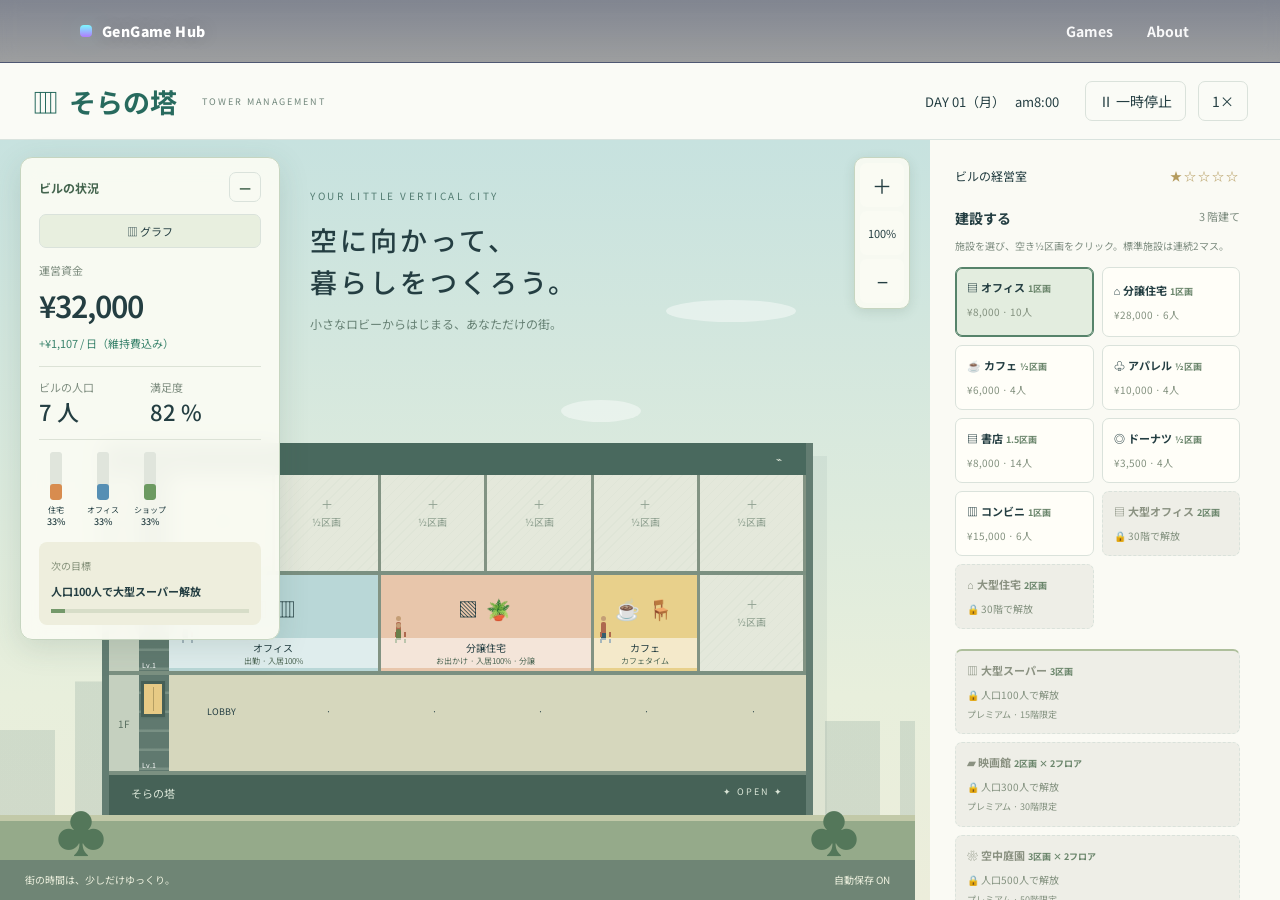
==== commit cc2d5e6c: "small update" ====
--- a/sora/index.html
+++ b/sora/index.html
@@ -1 +1 @@
-<!doctype html><html lang="ja"><meta charset="utf-8"><meta name="viewport" content="width=device-width,initial-scale=1"><title>そらの塔 | 小さなビル、大きな暮らし</title><link rel="stylesheet" href="style.css"><body><header><div class="brand">▥ <b>そらの塔</b><small>TOWER MANAGEMENT</small></div><div class="clock" id="clock"></div><button id="pause">Ⅱ 一時停止</button><button id="speed">1×</button></header><section id="hud" class="hud" aria-label="ビルの経営状況"><div class="hud-heading"><b>ビルの状況</b><button id="hud-toggle" aria-expanded="true" aria-controls="hud-content" aria-label="HUDを閉じる">−</button></div><div id="hud-content"><button id="show-graphs" class="graph-button">▥ グラフ</button><div class="money"><small>運営資金</small><strong id="cash"></strong><span id="profit"></span></div><div class="stats"><div><small title="定員と入居率をもとにした平均在館人数。ショップの1日分の来客を重複して数えません。">ビルの人口</small><b id="pop"></b></div><div><small>満足度</small><b id="happy"></b></div></div><div class="balance-meter" aria-label="住宅・オフィス・ショップの施設数の比率。目安は住宅3対オフィス2対ショップ1。空室を含みます。大型施設も1施設として数えます。"><div><div class="balance-track"><i id="balance-home"></i></div><small>住宅</small><b id="balance-home-value"></b></div><div><div class="balance-track"><i id="balance-office"></i></div><small>オフィス</small><b id="balance-office-value"></b></div><div><div class="balance-track"><i id="balance-shop"></i></div><small>ショップ</small><b id="balance-shop-value"></b></div></div><div class="mission"><small>次の目標</small><b id="goal"></b><div><i id="progress"></i></div></div></div></section><main><section class="world" aria-label="ビル画面"><div class="world-scene"><div class="intro"><span>YOUR LITTLE VERTICAL CITY</span><h1>空に向かって、<br>暮らしをつくろう。</h1><p>小さなロビーからはじまる、あなただけの街。</p></div><div class="cloud c1"></div><div class="cloud c2"></div><div class="skyline"></div><div id="tower"><div class="roof">S O R A <span>⌁</span></div><div id="floors"></div><div class="foundation">そらの塔 <span>✦ OPEN ✦</span></div></div><div class="street"><span>♣</span><span>♣</span></div><div class="worldnote">街の時間は、少しだけゆっくり。<span>自動保存 ON</span></div></div></section><aside aria-label="建設・経営メニュー"><div class="heading"><span>ビルの経営室</span><span id="stars">★☆☆☆☆</span></div><div class="tabs"><b>建設する</b><span id="height"></span></div><p class="hint">施設を選び、空き½区画をクリック。標準施設は連続2マス。</p><div id="tools"></div><button class="expand" id="expand">＋ フロアを増設 <span>¥12,000</span></button><section class="elevator-menu" aria-labelledby="elevator-title"><h2 id="elevator-title">エレベーター</h2><div class="lift-controls"><div><small id="left-lift-level"></small><button class="upgrade" id="upgrade">↕ 箱を大型化 <span>¥15,000</span></button></div><div><small id="right-lift-level"></small><button id="insert-lift" class="upgrade" aria-describedby="lift-hint">＋ エレベータを追加 <span>¥18,000</span></button></div></div><p id="lift-hint" class="hint" aria-live="polite"></p><p id="lift-info" class="hint"></p></section><p class="hint">蜘蛛の巣のある空室をクリックして改修（1室¥1,500）。</p><details class="business-diagnosis" open><summary>経営診断</summary><p id="business-health"></p><ul id="business-risks"></ul></details><div class="log"><small>ビルからのお知らせ</small><p id="notice" aria-live="polite">ようこそ、オーナー。まずは空き区画に施設をつくりましょう。</p></div><footer><button id="help">遊び方</button><button id="reset">はじめから</button></footer></aside></main><dialog id="dialog"><h2>そらの塔へ、ようこそ。</h2><p>施設を選んで、空き区画をクリックすると建設できます。ロビーとエレベーターは最初から設置されています。</p><p>Day1は月曜日です。土日は約95%のオフィスが休業し、住宅は平日約30%・土日約60%が昼も在宅します。コンビニは24時間営業で、ときどき来客があります。ショップはアパレル・書店・ドーナツ・コンビニから選べます。ドーナツはオフィス、コンビニはオフィスと住宅の数で来客と収益が変わります。住宅は分譲です。初回の入居が発生した決算で住宅¥28,000・大型住宅¥52,000が一度だけ入金され、日々の家賃は発生しません。退去・改修後も同じ施設では売却代金を再受領できません。既存の入居済み住宅も、更新後の最初の決算で一度だけ売却代金が入ります。オフィス・住宅で人口を増やし、カフェ・ショップ・庭園で満足度を上げましょう。毎日0時に収益と維持費を精算します。</p><p>人口が増えたらエレベーターの箱を大型化（Lv.1〜Lv.3の3段階）。初期エレベータは左端にあります。右側の「エレベータを追加」で右端に1基追加できます。追加後は左右それぞれの「箱を大型化」で個別に強化できます。テナント区画は消費しません。満足度が下がると入居率と収入も下がります。人口100人で大型スーパー、300人で映画館、500人で空中庭園、1,000人で屋内遊園地が解放されます。各施設はプレミアムテナントとして1つまで建設できます。スーパーは15階、映画館は30階、空中庭園は50階、屋内遊園地は100階限定です。100階は屋内遊園地専用で、101・102階の空きスペースも必要です。一度解放した施設は人口が減っても建設できます。 資金が足りないときは、時間を進めて収益を待ちましょう。</p><p>ビルは標準3区画です。フロアの増設で上に伸ばしていきます。エレベータは18階前後で左の箱を大型化、40階前後で右に追加、75階前後で右の箱を大型化するのが目安です。入居状況によって混雑の始まる階は変わります。</p><p>カフェ・アパレル・ドーナツは½区画、書店は1.5区画、コンビニは1区画、オフィス・住宅は1区画、映画館は2区画×2フロア、空中庭園は3区画×2フロア、屋内遊園地は3区画×3フロアです。庭園は下層の左端をクリックして建設します。旧サイズの庭園は建設費を返金して空き区画へ戻します。オフィスは出退勤、住宅は朝夕の出入り、カフェは昼食、ショップは夕方の来店が増えます。夜間の閉店・就寝も表示します。</p><p>店舗を増やしすぎると客の奪い合いで売上が減ります。オフィス・住宅に対して休憩や買い物の施設が少ないと満足度が低下します。オフィスと住宅は建設後に入居者を募集します。経営が好調なほど早く入居します。サービス不足・混雑・老朽化が続くと施設ごとに退去して空室（グレー）になります。老朽化による空室には蜘蛛の巣が付き、改修するまで再入居しません。人口は各施設の定員・入居率から平均在館人数として計算します。ショップの来客全員を人口に加算せず、標準幅・住宅3：オフィス2：ショップ1の構成で13階前後に100人が目安です。幅や入居率、満足度によって変わります。住宅3：オフィス2：ショップ1の施設数が目安です。エレベータは利用状況に応じて速度と停車時間を変えます。混雑時は高速運転し、利用の多い階を優先して移動します。エレベータの混雑も退去の条件です。混雑が続くほど不満が蓄積し、ひどい混雑ほど早く退去します。箱の大型化・追加で混雑を解消すると不満が徐々に減ります。多少の偏りでは退去せず、バランスがある程度取れていれば安定します。老朽化は約30日を中心に部屋ごとにランダムに進みます。改修すると次の老朽化時期も変わります。30階到達で2区画の大型オフィス・大型住宅が解放されます。改修は蜘蛛の巣が張った空室のみ行えます。部屋をクリックすると1室¥1,500でその部屋だけを改修し、入居者の募集を再開します。再入居は徐々に進みます。施設や空きフロアにも維持費がかかり、資金ショートが続くと経営が悪化します。「経営診断」で原因を確認してください。</p><p>施設をクリックすると内容を確認・撤去できます。進行はこのブラウザに自動保存されます。</p><button onclick="document.querySelector('dialog').close()">ビルへ戻る</button></dialog><dialog id="graphs-dialog" aria-labelledby="graphs-title"><div class="chart-heading"><div><h2 id="graphs-title">ビルの経営グラフ</h2><small>表示中はビルの時間・動きを一時停止しています</small></div><button id="close-graphs" aria-label="グラフを閉じる">× 閉じる</button></div><p id="chart-note"></p><h3>収入と維持費 <small>円／日</small></h3><div class="chart-legend"><span style="color:#347d65">● 収入</span><span style="color:#c07b55">● 維持費</span></div><div id="finance-chart"></div><h3>人口の推移 <small>人</small></h3><div id="population-chart"></div><details><summary>日別の数値を見る</summary><div class="chart-table-wrap"><table id="chart-table"></table></div></details></dialog><div class="world-zoom-controls" role="group" aria-label="ビル画面の拡大縮小"><button id="zoom-in" aria-label="ビルを拡大">＋</button><button id="zoom-reset" aria-label="ビルの倍率を100%に戻す" title="100%に戻す">100%</button><button id="zoom-out" aria-label="ビルを縮小">−</button></div><nav class="mobile-toolbar" aria-label="スマホ操作"><button id="mobile-expand">＋ フロア増設</button><button id="mobile-manage-open">↕ エレベーター</button></nav><dialog id="tenant-picker" class="mobile-dialog" aria-labelledby="picker-title"><div class="sheet-heading"><h2 id="picker-title">テナントを選ぶ</h2><button id="picker-close" aria-label="テナント選択を閉じる">×</button></div><p id="picker-location"></p><div id="picker-options"></div><p id="picker-empty" hidden>この区画に建設できるテナントがありません。資金や空きスペースをご確認ください。</p><details class="picker-unavailable"><summary>選べないテナントと理由</summary><ul id="picker-reasons"></ul></details><small class="sheet-pause">選択中はビルを一時停止しています</small></dialog><dialog id="mobile-management" class="mobile-dialog" aria-label="エレベーター操作"><div class="sheet-heading"><h2>エレベーター</h2><button id="mobile-manage-close" aria-label="エレベーター操作を閉じる">×</button></div><div id="mobile-management-content"></div></dialog><script src="game.js"></script></body></html>
+<!doctype html><html lang="ja"><meta charset="utf-8"><meta name="viewport" content="width=device-width,initial-scale=1"><title>そらの塔 | 小さなビル、大きな暮らし</title><link rel="stylesheet" href="style.css"><body><div data-site-header></div><header><div class="brand">▥ <b>そらの塔</b><small>TOWER MANAGEMENT</small></div><div class="clock" id="clock"></div><button id="pause">Ⅱ 一時停止</button><button id="speed">1×</button></header><section id="hud" class="hud" aria-label="ビルの経営状況"><div class="hud-heading"><b>ビルの状況</b><button id="hud-toggle" aria-expanded="true" aria-controls="hud-content" aria-label="HUDを閉じる">−</button></div><div id="hud-content"><button id="show-graphs" class="graph-button">▥ グラフ</button><div class="money"><small>運営資金</small><strong id="cash"></strong><span id="profit"></span></div><div class="stats"><div><small title="定員と入居率をもとにした平均在館人数。ショップの1日分の来客を重複して数えません。">ビルの人口</small><b id="pop"></b></div><div><small>満足度</small><b id="happy"></b></div></div><div class="balance-meter" aria-label="住宅・オフィス・ショップの施設数の比率。目安は住宅3対オフィス2対ショップ1。空室を含みます。大型施設も1施設として数えます。"><div><div class="balance-track"><i id="balance-home"></i></div><small>住宅</small><b id="balance-home-value"></b></div><div><div class="balance-track"><i id="balance-office"></i></div><small>オフィス</small><b id="balance-office-value"></b></div><div><div class="balance-track"><i id="balance-shop"></i></div><small>ショップ</small><b id="balance-shop-value"></b></div></div><div class="mission"><small>次の目標</small><b id="goal"></b><div><i id="progress"></i></div></div></div></section><main><section class="world" aria-label="ビル画面"><div class="world-scene"><div class="intro"><span>YOUR LITTLE VERTICAL CITY</span><h1>空に向かって、<br>暮らしをつくろう。</h1><p>小さなロビーからはじまる、あなただけの街。</p></div><div class="cloud c1"></div><div class="cloud c2"></div><div class="skyline"></div><div id="tower"><div class="roof">S O R A <span>⌁</span></div><div id="floors"></div><div class="foundation">そらの塔 <span>✦ OPEN ✦</span></div></div><div class="street"><span>♣</span><span>♣</span></div><div class="worldnote">街の時間は、少しだけゆっくり。<span>自動保存 ON</span></div></div></section><aside aria-label="建設・経営メニュー"><div class="heading"><span>ビルの経営室</span><span id="stars">★☆☆☆☆</span></div><div class="tabs"><b>建設する</b><span id="height"></span></div><p class="hint">施設を選び、空き½区画をクリック。標準施設は連続2マス。</p><div id="tools"></div><button class="expand" id="expand">＋ フロアを増設 <span>¥12,000</span></button><section class="elevator-menu" aria-labelledby="elevator-title"><h2 id="elevator-title">エレベーター</h2><div class="lift-controls"><div><small id="left-lift-level"></small><button class="upgrade" id="upgrade">↕ 箱を大型化 <span>¥15,000</span></button></div><div><small id="right-lift-level"></small><button id="insert-lift" class="upgrade" aria-describedby="lift-hint">＋ エレベータを追加 <span>¥18,000</span></button></div></div><p id="lift-hint" class="hint" aria-live="polite"></p><p id="lift-info" class="hint"></p></section><p class="hint">蜘蛛の巣のある空室をクリックして改修（1室¥1,500）。</p><details class="business-diagnosis" open><summary>経営診断</summary><p id="business-health"></p><ul id="business-risks"></ul></details><div class="log"><small>ビルからのお知らせ</small><p id="notice" aria-live="polite">ようこそ、オーナー。まずは空き区画に施設をつくりましょう。</p></div><footer><button id="help">遊び方</button><button id="reset">はじめから</button></footer></aside></main><dialog id="dialog"><h2>そらの塔へ、ようこそ。</h2><p>施設を選んで、空き区画をクリックすると建設できます。ロビーとエレベーターは最初から設置されています。</p><p>Day1は月曜日です。土日は約95%のオフィスが休業し、住宅は平日約30%・土日約60%が昼も在宅します。コンビニは24時間営業で、ときどき来客があります。ショップはアパレル・書店・ドーナツ・コンビニから選べます。ドーナツはオフィス、コンビニはオフィスと住宅の数で来客と収益が変わります。住宅は分譲です。初回の入居が発生した決算で住宅¥28,000・大型住宅¥52,000が一度だけ入金され、日々の家賃は発生しません。退去・改修後も同じ施設では売却代金を再受領できません。既存の入居済み住宅も、更新後の最初の決算で一度だけ売却代金が入ります。オフィス・住宅で人口を増やし、カフェ・ショップ・庭園で満足度を上げましょう。毎日0時に収益と維持費を精算します。</p><p>人口が増えたらエレベーターの箱を大型化（Lv.1〜Lv.3の3段階）。初期エレベータは左端にあります。右側の「エレベータを追加」で右端に1基追加できます。追加後は左右それぞれの「箱を大型化」で個別に強化できます。テナント区画は消費しません。満足度が下がると入居率と収入も下がります。人口100人で大型スーパー、300人で映画館、500人で空中庭園、1,000人で屋内遊園地が解放されます。各施設はプレミアムテナントとして1つまで建設できます。スーパーは15階、映画館は30階、空中庭園は50階、屋内遊園地は100階限定です。100階は屋内遊園地専用で、101・102階の空きスペースも必要です。一度解放した施設は人口が減っても建設できます。 資金が足りないときは、時間を進めて収益を待ちましょう。</p><p>ビルは標準3区画です。フロアの増設で上に伸ばしていきます。エレベータは18階前後で左の箱を大型化、40階前後で右に追加、75階前後で右の箱を大型化するのが目安です。入居状況によって混雑の始まる階は変わります。</p><p>カフェ・アパレル・ドーナツは½区画、書店は1.5区画、コンビニは1区画、オフィス・住宅は1区画、映画館は2区画×2フロア、空中庭園は3区画×2フロア、屋内遊園地は3区画×3フロアです。庭園は下層の左端をクリックして建設します。旧サイズの庭園は建設費を返金して空き区画へ戻します。オフィスは出退勤、住宅は朝夕の出入り、カフェは昼食、ショップは夕方の来店が増えます。夜間の閉店・就寝も表示します。</p><p>店舗を増やしすぎると客の奪い合いで売上が減ります。オフィス・住宅に対して休憩や買い物の施設が少ないと満足度が低下します。オフィスと住宅は建設後に入居者を募集します。経営が好調なほど早く入居します。サービス不足・混雑・老朽化が続くと施設ごとに退去して空室（グレー）になります。老朽化による空室には蜘蛛の巣が付き、改修するまで再入居しません。人口は各施設の定員・入居率から平均在館人数として計算します。ショップの来客全員を人口に加算せず、標準幅・住宅3：オフィス2：ショップ1の構成で13階前後に100人が目安です。幅や入居率、満足度によって変わります。住宅3：オフィス2：ショップ1の施設数が目安です。エレベータは利用状況に応じて速度と停車時間を変えます。混雑時は高速運転し、利用の多い階を優先して移動します。エレベータの混雑も退去の条件です。混雑が続くほど不満が蓄積し、ひどい混雑ほど早く退去します。箱の大型化・追加で混雑を解消すると不満が徐々に減ります。多少の偏りでは退去せず、バランスがある程度取れていれば安定します。老朽化は約30日を中心に部屋ごとにランダムに進みます。改修すると次の老朽化時期も変わります。30階到達で2区画の大型オフィス・大型住宅が解放されます。改修は蜘蛛の巣が張った空室のみ行えます。部屋をクリックすると1室¥1,500でその部屋だけを改修し、入居者の募集を再開します。再入居は徐々に進みます。施設や空きフロアにも維持費がかかり、資金ショートが続くと経営が悪化します。「経営診断」で原因を確認してください。</p><p>施設をクリックすると内容を確認・撤去できます。進行はこのブラウザに自動保存されます。</p><button onclick="document.querySelector('dialog').close()">ビルへ戻る</button></dialog><dialog id="graphs-dialog" aria-labelledby="graphs-title"><div class="chart-heading"><div><h2 id="graphs-title">ビルの経営グラフ</h2><small>表示中はビルの時間・動きを一時停止しています</small></div><button id="close-graphs" aria-label="グラフを閉じる">× 閉じる</button></div><p id="chart-note"></p><h3>収入と維持費 <small>円／日</small></h3><div class="chart-legend"><span style="color:#347d65">● 収入</span><span style="color:#c07b55">● 維持費</span></div><div id="finance-chart"></div><h3>人口の推移 <small>人</small></h3><div id="population-chart"></div><details><summary>日別の数値を見る</summary><div class="chart-table-wrap"><table id="chart-table"></table></div></details></dialog><div class="world-zoom-controls" role="group" aria-label="ビル画面の拡大縮小"><button id="zoom-in" aria-label="ビルを拡大">＋</button><button id="zoom-reset" aria-label="ビルの倍率を100%に戻す" title="100%に戻す">100%</button><button id="zoom-out" aria-label="ビルを縮小">−</button></div><nav class="mobile-toolbar" aria-label="スマホ操作"><button id="mobile-expand">＋ フロア増設</button><button id="mobile-manage-open">↕ エレベーター</button></nav><dialog id="tenant-picker" class="mobile-dialog" aria-labelledby="picker-title"><div class="sheet-heading"><h2 id="picker-title">テナントを選ぶ</h2><button id="picker-close" aria-label="テナント選択を閉じる">×</button></div><p id="picker-location"></p><div id="picker-options"></div><p id="picker-empty" hidden>この区画に建設できるテナントがありません。資金や空きスペースをご確認ください。</p><details class="picker-unavailable"><summary>選べないテナントと理由</summary><ul id="picker-reasons"></ul></details><small class="sheet-pause">選択中はビルを一時停止しています</small></dialog><dialog id="mobile-management" class="mobile-dialog" aria-label="エレベーター操作"><div class="sheet-heading"><h2>エレベーター</h2><button id="mobile-manage-close" aria-label="エレベーター操作を閉じる">×</button></div><div id="mobile-management-content"></div></dialog><script src="../scripts/site-header.js"></script><script src="site-layout.js"></script><script src="game.js"></script></body></html>
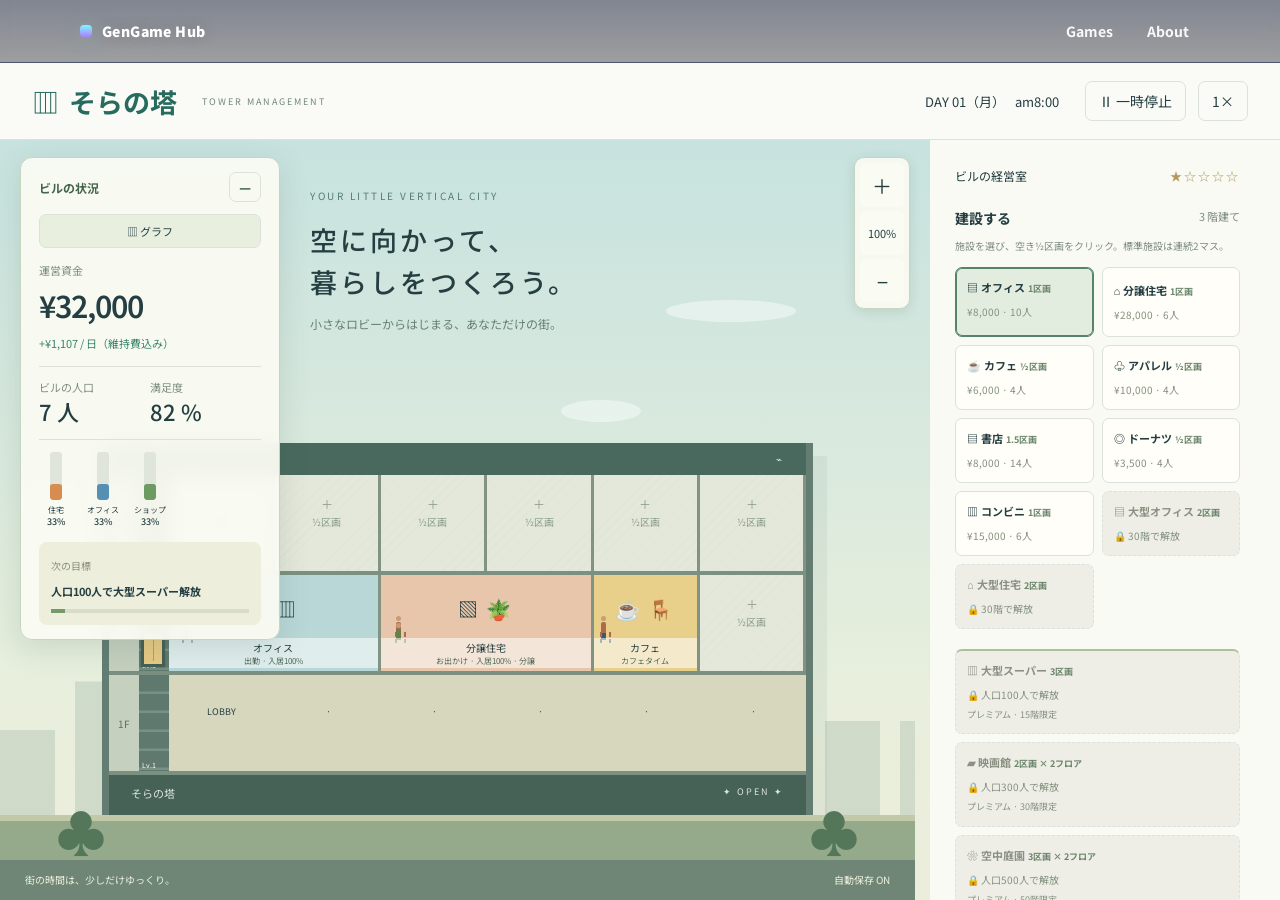
==== commit 3f773465: "Upload Sai" ====
--- a/sora/index.html
+++ b/sora/index.html
@@ -1 +1 @@
-<!doctype html><html lang="ja"><meta charset="utf-8"><meta name="viewport" content="width=device-width,initial-scale=1"><title>そらの塔 | 小さなビル、大きな暮らし</title><link rel="stylesheet" href="style.css"><body><div data-site-header></div><header><div class="brand">▥ <b>そらの塔</b><small>TOWER MANAGEMENT</small></div><div class="clock" id="clock"></div><button id="pause">Ⅱ 一時停止</button><button id="speed">1×</button></header><section id="hud" class="hud" aria-label="ビルの経営状況"><div class="hud-heading"><b>ビルの状況</b><button id="hud-toggle" aria-expanded="true" aria-controls="hud-content" aria-label="HUDを閉じる">−</button></div><div id="hud-content"><button id="show-graphs" class="graph-button">▥ グラフ</button><div class="money"><small>運営資金</small><strong id="cash"></strong><span id="profit"></span></div><div class="stats"><div><small title="定員と入居率をもとにした平均在館人数。ショップの1日分の来客を重複して数えません。">ビルの人口</small><b id="pop"></b></div><div><small>満足度</small><b id="happy"></b></div></div><div class="balance-meter" aria-label="住宅・オフィス・ショップの施設数の比率。目安は住宅3対オフィス2対ショップ1。空室を含みます。大型施設も1施設として数えます。"><div><div class="balance-track"><i id="balance-home"></i></div><small>住宅</small><b id="balance-home-value"></b></div><div><div class="balance-track"><i id="balance-office"></i></div><small>オフィス</small><b id="balance-office-value"></b></div><div><div class="balance-track"><i id="balance-shop"></i></div><small>ショップ</small><b id="balance-shop-value"></b></div></div><div class="mission"><small>次の目標</small><b id="goal"></b><div><i id="progress"></i></div></div></div></section><main><section class="world" aria-label="ビル画面"><div class="world-scene"><div class="intro"><span>YOUR LITTLE VERTICAL CITY</span><h1>空に向かって、<br>暮らしをつくろう。</h1><p>小さなロビーからはじまる、あなただけの街。</p></div><div class="cloud c1"></div><div class="cloud c2"></div><div class="skyline"></div><div id="tower"><div class="roof">S O R A <span>⌁</span></div><div id="floors"></div><div class="foundation">そらの塔 <span>✦ OPEN ✦</span></div></div><div class="street"><span>♣</span><span>♣</span></div><div class="worldnote">街の時間は、少しだけゆっくり。<span>自動保存 ON</span></div></div></section><aside aria-label="建設・経営メニュー"><div class="heading"><span>ビルの経営室</span><span id="stars">★☆☆☆☆</span></div><div class="tabs"><b>建設する</b><span id="height"></span></div><p class="hint">施設を選び、空き½区画をクリック。標準施設は連続2マス。</p><div id="tools"></div><button class="expand" id="expand">＋ フロアを増設 <span>¥12,000</span></button><section class="elevator-menu" aria-labelledby="elevator-title"><h2 id="elevator-title">エレベーター</h2><div class="lift-controls"><div><small id="left-lift-level"></small><button class="upgrade" id="upgrade">↕ 箱を大型化 <span>¥15,000</span></button></div><div><small id="right-lift-level"></small><button id="insert-lift" class="upgrade" aria-describedby="lift-hint">＋ エレベータを追加 <span>¥18,000</span></button></div></div><p id="lift-hint" class="hint" aria-live="polite"></p><p id="lift-info" class="hint"></p></section><p class="hint">蜘蛛の巣のある空室をクリックして改修（1室¥1,500）。</p><details class="business-diagnosis" open><summary>経営診断</summary><p id="business-health"></p><ul id="business-risks"></ul></details><div class="log"><small>ビルからのお知らせ</small><p id="notice" aria-live="polite">ようこそ、オーナー。まずは空き区画に施設をつくりましょう。</p></div><footer><button id="help">遊び方</button><button id="reset">はじめから</button></footer></aside></main><dialog id="dialog"><h2>そらの塔へ、ようこそ。</h2><p>施設を選んで、空き区画をクリックすると建設できます。ロビーとエレベーターは最初から設置されています。</p><p>Day1は月曜日です。土日は約95%のオフィスが休業し、住宅は平日約30%・土日約60%が昼も在宅します。コンビニは24時間営業で、ときどき来客があります。ショップはアパレル・書店・ドーナツ・コンビニから選べます。ドーナツはオフィス、コンビニはオフィスと住宅の数で来客と収益が変わります。住宅は分譲です。初回の入居が発生した決算で住宅¥28,000・大型住宅¥52,000が一度だけ入金され、日々の家賃は発生しません。退去・改修後も同じ施設では売却代金を再受領できません。既存の入居済み住宅も、更新後の最初の決算で一度だけ売却代金が入ります。オフィス・住宅で人口を増やし、カフェ・ショップ・庭園で満足度を上げましょう。毎日0時に収益と維持費を精算します。</p><p>人口が増えたらエレベーターの箱を大型化（Lv.1〜Lv.3の3段階）。初期エレベータは左端にあります。右側の「エレベータを追加」で右端に1基追加できます。追加後は左右それぞれの「箱を大型化」で個別に強化できます。テナント区画は消費しません。満足度が下がると入居率と収入も下がります。人口100人で大型スーパー、300人で映画館、500人で空中庭園、1,000人で屋内遊園地が解放されます。各施設はプレミアムテナントとして1つまで建設できます。スーパーは15階、映画館は30階、空中庭園は50階、屋内遊園地は100階限定です。100階は屋内遊園地専用で、101・102階の空きスペースも必要です。一度解放した施設は人口が減っても建設できます。 資金が足りないときは、時間を進めて収益を待ちましょう。</p><p>ビルは標準3区画です。フロアの増設で上に伸ばしていきます。エレベータは18階前後で左の箱を大型化、40階前後で右に追加、75階前後で右の箱を大型化するのが目安です。入居状況によって混雑の始まる階は変わります。</p><p>カフェ・アパレル・ドーナツは½区画、書店は1.5区画、コンビニは1区画、オフィス・住宅は1区画、映画館は2区画×2フロア、空中庭園は3区画×2フロア、屋内遊園地は3区画×3フロアです。庭園は下層の左端をクリックして建設します。旧サイズの庭園は建設費を返金して空き区画へ戻します。オフィスは出退勤、住宅は朝夕の出入り、カフェは昼食、ショップは夕方の来店が増えます。夜間の閉店・就寝も表示します。</p><p>店舗を増やしすぎると客の奪い合いで売上が減ります。オフィス・住宅に対して休憩や買い物の施設が少ないと満足度が低下します。オフィスと住宅は建設後に入居者を募集します。経営が好調なほど早く入居します。サービス不足・混雑・老朽化が続くと施設ごとに退去して空室（グレー）になります。老朽化による空室には蜘蛛の巣が付き、改修するまで再入居しません。人口は各施設の定員・入居率から平均在館人数として計算します。ショップの来客全員を人口に加算せず、標準幅・住宅3：オフィス2：ショップ1の構成で13階前後に100人が目安です。幅や入居率、満足度によって変わります。住宅3：オフィス2：ショップ1の施設数が目安です。エレベータは利用状況に応じて速度と停車時間を変えます。混雑時は高速運転し、利用の多い階を優先して移動します。エレベータの混雑も退去の条件です。混雑が続くほど不満が蓄積し、ひどい混雑ほど早く退去します。箱の大型化・追加で混雑を解消すると不満が徐々に減ります。多少の偏りでは退去せず、バランスがある程度取れていれば安定します。老朽化は約30日を中心に部屋ごとにランダムに進みます。改修すると次の老朽化時期も変わります。30階到達で2区画の大型オフィス・大型住宅が解放されます。改修は蜘蛛の巣が張った空室のみ行えます。部屋をクリックすると1室¥1,500でその部屋だけを改修し、入居者の募集を再開します。再入居は徐々に進みます。施設や空きフロアにも維持費がかかり、資金ショートが続くと経営が悪化します。「経営診断」で原因を確認してください。</p><p>施設をクリックすると内容を確認・撤去できます。進行はこのブラウザに自動保存されます。</p><button onclick="document.querySelector('dialog').close()">ビルへ戻る</button></dialog><dialog id="graphs-dialog" aria-labelledby="graphs-title"><div class="chart-heading"><div><h2 id="graphs-title">ビルの経営グラフ</h2><small>表示中はビルの時間・動きを一時停止しています</small></div><button id="close-graphs" aria-label="グラフを閉じる">× 閉じる</button></div><p id="chart-note"></p><h3>収入と維持費 <small>円／日</small></h3><div class="chart-legend"><span style="color:#347d65">● 収入</span><span style="color:#c07b55">● 維持費</span></div><div id="finance-chart"></div><h3>人口の推移 <small>人</small></h3><div id="population-chart"></div><details><summary>日別の数値を見る</summary><div class="chart-table-wrap"><table id="chart-table"></table></div></details></dialog><div class="world-zoom-controls" role="group" aria-label="ビル画面の拡大縮小"><button id="zoom-in" aria-label="ビルを拡大">＋</button><button id="zoom-reset" aria-label="ビルの倍率を100%に戻す" title="100%に戻す">100%</button><button id="zoom-out" aria-label="ビルを縮小">−</button></div><nav class="mobile-toolbar" aria-label="スマホ操作"><button id="mobile-expand">＋ フロア増設</button><button id="mobile-manage-open">↕ エレベーター</button></nav><dialog id="tenant-picker" class="mobile-dialog" aria-labelledby="picker-title"><div class="sheet-heading"><h2 id="picker-title">テナントを選ぶ</h2><button id="picker-close" aria-label="テナント選択を閉じる">×</button></div><p id="picker-location"></p><div id="picker-options"></div><p id="picker-empty" hidden>この区画に建設できるテナントがありません。資金や空きスペースをご確認ください。</p><details class="picker-unavailable"><summary>選べないテナントと理由</summary><ul id="picker-reasons"></ul></details><small class="sheet-pause">選択中はビルを一時停止しています</small></dialog><dialog id="mobile-management" class="mobile-dialog" aria-label="エレベーター操作"><div class="sheet-heading"><h2>エレベーター</h2><button id="mobile-manage-close" aria-label="エレベーター操作を閉じる">×</button></div><div id="mobile-management-content"></div></dialog><script src="../scripts/site-header.js"></script><script src="site-layout.js"></script><script src="game.js"></script></body></html>
+<!doctype html><html lang="ja"><meta charset="utf-8"><meta name="viewport" content="width=device-width,initial-scale=1"><title>そらの塔 | 小さなビル、大きな暮らし</title><link rel="stylesheet" href="style.css"><body><div data-site-header></div><header><div class="brand">▥ <b>そらの塔</b><small>TOWER MANAGEMENT</small></div><div class="clock" id="clock"></div><button id="pause">Ⅱ 一時停止</button><button id="speed">1×</button></header><section id="hud" class="hud" aria-label="ビルの経営状況"><div class="hud-heading"><b>ビルの状況</b><button id="hud-toggle" aria-expanded="true" aria-controls="hud-content" aria-label="HUDを閉じる">−</button></div><div id="hud-content"><button id="show-graphs" class="graph-button">▥ グラフ</button><div class="money"><small>運営資金</small><strong id="cash"></strong><span id="profit"></span></div><div class="stats"><div><small title="定員と入居率をもとにした平均在館人数。ショップの1日分の来客を重複して数えません。">ビルの人口</small><b id="pop"></b></div><div><small>満足度</small><b id="happy"></b></div></div><div class="balance-meter" aria-label="住宅・オフィス・ショップの施設数の比率。目安は住宅3対オフィス2対ショップ1。空室を含みます。大型施設も1施設として数えます。"><div><div class="balance-track"><i id="balance-home"></i></div><small>住宅</small><b id="balance-home-value"></b></div><div><div class="balance-track"><i id="balance-office"></i></div><small>オフィス</small><b id="balance-office-value"></b></div><div><div class="balance-track"><i id="balance-shop"></i></div><small>ショップ</small><b id="balance-shop-value"></b></div></div><div class="mission"><small>次の目標</small><b id="goal"></b><div><i id="progress"></i></div></div></div></section><main><section class="world" aria-label="ビル画面"><div class="world-scene"><div class="intro"><span>YOUR LITTLE VERTICAL CITY</span><h1>空に向かって、<br>暮らしをつくろう。</h1><p>小さなロビーからはじまる、あなただけの街。</p></div><div class="cloud c1"></div><div class="cloud c2"></div><div class="skyline"></div><div id="tower"><div class="roof">S O R A <span>⌁</span></div><div id="floors"></div><div class="foundation">そらの塔 <span>✦ OPEN ✦</span></div></div><div class="street"><span>♣</span><span>♣</span></div><div class="worldnote">街の時間は、少しだけゆっくり。<span>自動保存 ON</span></div></div></section><aside aria-label="建設・経営メニュー"><div class="heading"><span>ビルの経営室</span><span id="stars">★☆☆☆☆</span></div><div class="tabs"><b>建設する</b><span id="height"></span></div><p class="hint">施設を選び、空き½区画をクリック。標準施設は連続2マス。</p><div id="tools"></div><button class="expand" id="expand">＋ フロアを増設 <span>¥12,000</span></button><section class="elevator-menu" aria-labelledby="elevator-title"><h2 id="elevator-title">エレベーター</h2><div class="lift-controls"><div><small id="left-lift-level"></small><button class="upgrade" id="upgrade">↕ 箱を大型化 <span>¥15,000</span></button></div><div><small id="right-lift-level"></small><button id="insert-lift" class="upgrade" aria-describedby="lift-hint">＋ エレベータを追加 <span>¥18,000</span></button></div></div><p id="lift-hint" class="hint" aria-live="polite"></p><p id="lift-info" class="hint"></p></section><p class="hint">蜘蛛の巣のある空室をクリックして改修（1室¥1,500）。</p><details class="business-diagnosis" open><summary>経営診断</summary><p id="business-health"></p><ul id="business-risks"></ul></details><div class="log"><small>ビルからのお知らせ</small><p id="notice" aria-live="polite">ようこそ、オーナー。まずは空き区画に施設をつくりましょう。</p></div><footer><button id="help">遊び方</button><button id="reset">はじめから</button></footer></aside></main><dialog id="dialog"><h2>そらの塔へ、ようこそ。</h2><p>施設を選んで、空き区画をクリックすると建設できます。ロビーとエレベーターは最初から設置されています。</p><p>Day1は月曜日です。土日は約95%のオフィスが休業し、住宅は平日約30%・土日約60%が昼も在宅します。コンビニは24時間営業で、ときどき来客があります。ショップはアパレル・書店・ドーナツ・コンビニから選べます。ドーナツはオフィス、コンビニはオフィスと住宅の数で来客と収益が変わります。住宅は分譲です。初回の入居が発生した決算で住宅¥28,000・大型住宅¥52,000が一度だけ入金され、日々の家賃は発生しません。退去・改修後も同じ施設では売却代金を再受領できません。既存の入居済み住宅も、更新後の最初の決算で一度だけ売却代金が入ります。オフィス・住宅で人口を増やし、カフェ・ショップ・庭園で満足度を上げましょう。毎日0時に収益と維持費を精算します。</p><p>人口が増えたらエレベーターの箱を大型化（Lv.1〜Lv.3の3段階）。初期エレベータは左端にあります。右側の「エレベータを追加」で右端に1基追加できます。追加後は左右それぞれの「箱を大型化」で個別に強化できます。テナント区画は消費しません。満足度が下がると入居率と収入も下がります。人口100人で大型スーパー、300人で映画館、500人で空中庭園、1,000人で屋内遊園地が解放されます。各施設はプレミアムテナントとして1つまで建設できます。スーパーは15階、映画館は30階、空中庭園は50階、屋内遊園地は100階限定です。100階は屋内遊園地専用で、101・102階の空きスペースも必要です。一度解放した施設は人口が減っても建設できます。 資金が足りないときは、時間を進めて収益を待ちましょう。</p><p>ビルは標準3区画です。フロアの増設で上に伸ばしていきます。エレベータは18階前後で左の箱を大型化、40階前後で右に追加、75階前後で右の箱を大型化するのが目安です。入居状況によって混雑の始まる階は変わります。</p><p>カフェ・アパレル・ドーナツは½区画、書店は1.5区画、コンビニは1区画、オフィス・住宅は1区画、映画館は2区画×2フロア、空中庭園は3区画×2フロア、屋内遊園地は3区画×3フロアです。庭園は下層の左端をクリックして建設します。旧サイズの庭園は建設費を返金して空き区画へ戻します。オフィスは出退勤、住宅は朝夕の出入り、カフェは昼食、ショップは夕方の来店が増えます。夜間の閉店・就寝も表示します。</p><p>店舗を増やしすぎると客の奪い合いで売上が減ります。オフィス・住宅に対して休憩や買い物の施設が少ないと満足度が低下します。オフィスと住宅は建設後に入居者を募集します。経営が好調なほど早く入居します。サービス不足・混雑・老朽化が続くと施設ごとに退去して空室（グレー）になります。老朽化による空室には蜘蛛の巣が付き、改修するまで再入居しません。人口は各施設の定員・入居率から平均在館人数として計算します。ショップの来客全員を人口に加算せず、標準幅・住宅3：オフィス2：ショップ1の構成で13階前後に100人が目安です。幅や入居率、満足度によって変わります。住宅3：オフィス2：ショップ1の施設数が目安です。エレベータは利用状況に応じて速度と停車時間を変えます。混雑時は高速運転し、利用の多い階を優先して移動します。エレベータの混雑も退去の条件です。混雑が続くほど不満が蓄積し、ひどい混雑ほど早く退去します。箱の大型化・追加で混雑を解消すると不満が徐々に減ります。多少の偏りでは退去せず、バランスがある程度取れていれば安定します。老朽化は約30日を中心に部屋ごとにランダムに進みます。改修すると次の老朽化時期も変わります。30階到達で2区画の大型オフィス・大型住宅、51階到達でジム・美容室・クリニック・レストラン・居酒屋が解放されます。クリニックは朝に行列ができ、7〜30日の短期滞在者が訪れます。短期滞在者の人数は施設内と人口に反映され、診療収入に加えて1人あたり1日¥200の収入があります。改修は蜘蛛の巣が張った空室のみ行えます。部屋をクリックすると1室¥1,500でその部屋だけを改修し、入居者の募集を再開します。再入居は徐々に進みます。施設や空きフロアにも維持費がかかり、資金ショートが続くと経営が悪化します。「経営診断」で原因を確認してください。</p><p>施設をクリックすると内容を確認・撤去できます。進行はこのブラウザに自動保存されます。</p><button onclick="document.querySelector('dialog').close()">ビルへ戻る</button></dialog><dialog id="graphs-dialog" aria-labelledby="graphs-title"><div class="chart-heading"><div><h2 id="graphs-title">ビルの経営グラフ</h2><small>表示中はビルの時間・動きを一時停止しています</small></div><button id="close-graphs" aria-label="グラフを閉じる">× 閉じる</button></div><p id="chart-note"></p><h3>収入と維持費 <small>円／日</small></h3><div class="chart-legend"><span style="color:#347d65">● 収入</span><span style="color:#c07b55">● 維持費</span></div><div id="finance-chart"></div><h3>人口の推移 <small>人</small></h3><div id="population-chart"></div><details><summary>日別の数値を見る</summary><div class="chart-table-wrap"><table id="chart-table"></table></div></details></dialog><div class="world-zoom-controls" role="group" aria-label="ビル画面の拡大縮小"><button id="zoom-in" aria-label="ビルを拡大">＋</button><button id="zoom-reset" aria-label="ビルの倍率を100%に戻す" title="100%に戻す">100%</button><button id="zoom-out" aria-label="ビルを縮小">−</button></div><nav class="mobile-toolbar" aria-label="スマホ操作"><button id="mobile-expand">＋ フロア増設</button><button id="mobile-manage-open">↕ エレベーター</button></nav><dialog id="tenant-picker" class="mobile-dialog" aria-labelledby="picker-title"><div class="sheet-heading"><h2 id="picker-title">テナントを選ぶ</h2><button id="picker-close" aria-label="テナント選択を閉じる">×</button></div><p id="picker-location"></p><div id="picker-options"></div><p id="picker-empty" hidden>この区画に建設できるテナントがありません。資金や空きスペースをご確認ください。</p><details class="picker-unavailable"><summary>選べないテナントと理由</summary><ul id="picker-reasons"></ul></details><small class="sheet-pause">選択中はビルを一時停止しています</small></dialog><dialog id="mobile-management" class="mobile-dialog" aria-label="エレベーター操作"><div class="sheet-heading"><h2>エレベーター</h2><button id="mobile-manage-close" aria-label="エレベーター操作を閉じる">×</button></div><div id="mobile-management-content"></div></dialog><script src="../scripts/site-header.js"></script><script src="site-layout.js"></script><script src="game.js"></script></body></html>
--- a/sora/style.css
+++ b/sora/style.css
@@ -31,3 +31,6 @@
 @media(max-width:760px){main{grid-template-columns:minmax(0,1fr);height:calc(100dvh - 77px - 64px)}main>aside{display:none}.world{width:100%}.world-scene{min-height:max(650px,100%);padding-top:260px}#tower{min-width:calc(60px + var(--slots)*43px + var(--shaft-count,0)*30px);width:var(--tower-width,85%)}.mobile-toolbar{display:flex;position:fixed;bottom:0;left:0;right:0;height:64px;padding:8px 12px max(8px,env(safe-area-inset-bottom));gap:10px;background:#fafaf5;border-top:1px solid #cbd7c2;z-index:35}.mobile-toolbar button{flex:1;font-size:13px;min-height:44px;background:#e5eddb}#mobile-expand{background:#2d6656;color:#fff;border-color:#2d6656}.hud{top:88px;left:12px;width:220px;max-width:calc(100vw - 24px);padding:12px;max-height:calc(100dvh - 166px)}.hud.collapsed{width:145px}.hud .stats{grid-template-columns:1fr 1fr}.hud .money strong{font-size:27px}.hud-heading{font-size:12px}.balance-meter{gap:13px;flex-wrap:nowrap}.mobile-dialog{top:auto;bottom:0;margin:auto auto 8px;border-radius:18px 18px 10px 10px;max-height:88dvh}.worldnote{font-size:9px}.worldnote span{display:none}header{padding:0 12px;gap:8px}.brand{font-size:18px}header button{min-height:38px}.clock{font-size:10px}#picker-options button{touch-action:manipulation}}
 #zoom-stage{position:relative;min-width:100%;overflow:visible}.world #zoom-stage>.world-scene{position:absolute;top:0;left:0;transform-origin:0 0;min-height:650px;height:auto;will-change:transform}.world{touch-action:pan-x pan-y;overflow-anchor:none}.world-zoom-controls{position:fixed;top:94px;right:370px;display:flex;flex-direction:column;gap:4px;z-index:31;padding:5px;border:1px solid #c6d5c0;border-radius:10px;background:#fafbf3ed;box-shadow:0 3px 12px #34513a22}.world-zoom-controls button{min-width:44px;min-height:44px;padding:5px;font-size:20px;background:#fafbf3;border:0}.world-zoom-controls #zoom-reset{font-size:11px;font-variant-numeric:tabular-nums}.world-zoom-controls button:disabled{opacity:.35;cursor:default}@media(max-width:1100px) and (min-width:761px){.world-zoom-controls{right:calc(clamp(210px,32vw,350px) + 16px)}}@media(max-width:760px){.world-zoom-controls{top:88px;right:12px}.world #zoom-stage>.world-scene{padding-top:230px}}
 #mobile-management-content .elevator-menu{border:0;margin:0;padding:4px 0}#mobile-management-content .elevator-menu>h2{display:none}#mobile-management-content .lift-controls{grid-template-columns:1fr 1fr;margin-top:4px}#mobile-management-content .lift-controls>div{padding:0 12px 0 0}#mobile-management-content .lift-controls>div+div{margin:0;border-top:0;border-left:1px solid #cbd8c5;padding:0 0 0 12px}#mobile-management-content .upgrade{min-height:74px;font-size:12px}#mobile-management-content .hint{font-size:11px;line-height:1.8}@media(max-width:760px){.world-zoom-controls{display:none}}
+
+/* Tenants available after floor 50. */
+.gym{background:#bad4cb}.salon{background:#e6c6ca}.clinic{background:#d1e5e6}.restaurant{background:#e3c49b}.izakaya{background:#baaa91}.restaurant.garden-upper{background:#e8cfad;box-shadow:0 8px 0 #e8cfad}.restaurant.garden-upper .canopy{font-size:25px;letter-spacing:4px}.exercise .person{animation-name:customer;animation-duration:calc(12s / var(--tempo))}.salon .person{animation-name:dine;animation-duration:calc(30s / var(--tempo))}.consult .person{animation-name:desk;animation-duration:calc(20s / var(--tempo));left:calc(20% + var(--lane)*38%)}.queue .person{animation-name:clinic-queue;animation-duration:calc(14s / var(--tempo));left:calc(9% + var(--queue-index,0)*9%)}.drinking .person{animation-name:browse;animation-duration:calc(10s / var(--tempo))}@keyframes clinic-queue{0%,70%{transform:translateX(0)}85%,100%{transform:translateX(8px)}}
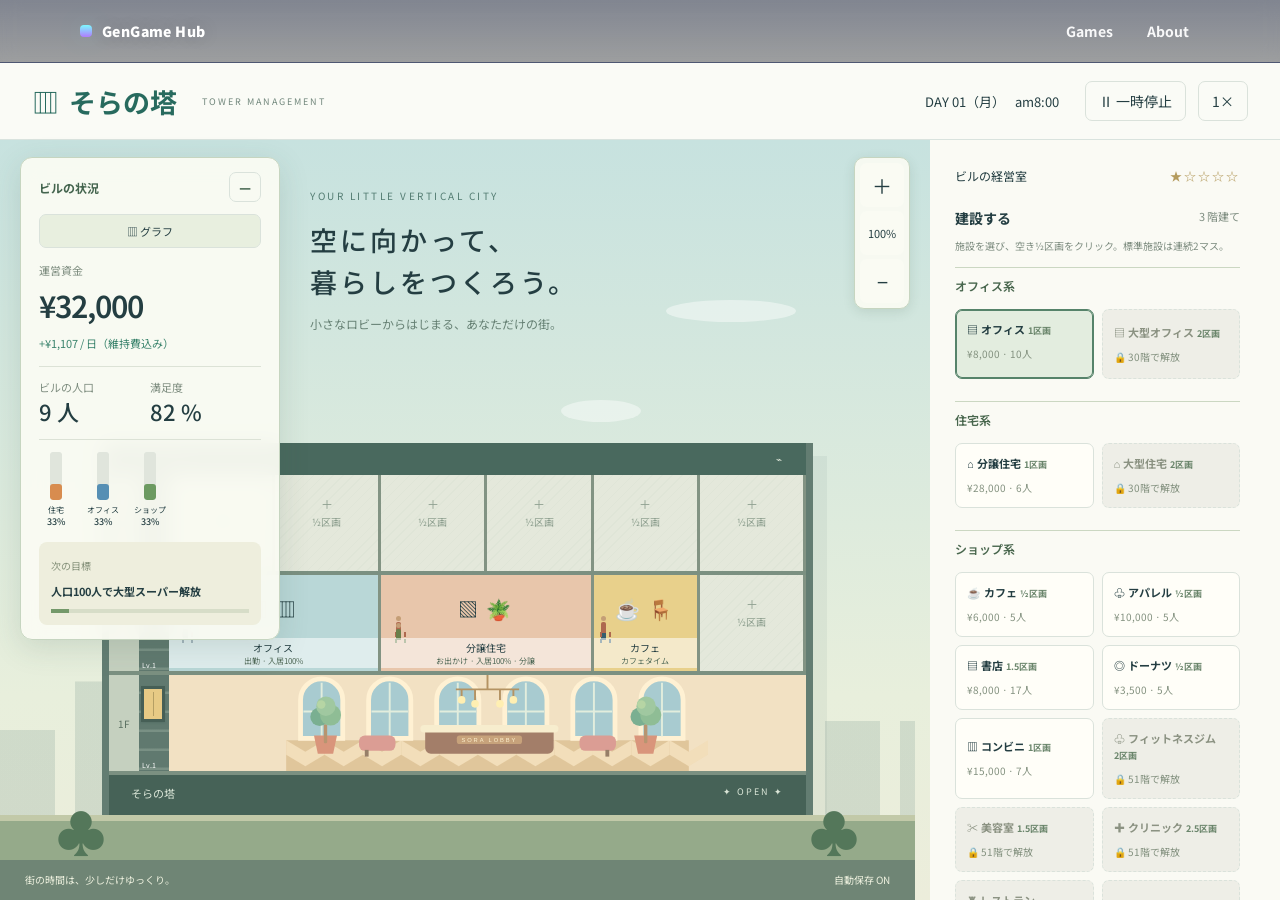
==== commit 7d8f0fdd: "sora 1.0 publish" ====
--- a/sora/index.html
+++ b/sora/index.html
@@ -1 +1,2 @@
-<!doctype html><html lang="ja"><meta charset="utf-8"><meta name="viewport" content="width=device-width,initial-scale=1"><title>そらの塔 | 小さなビル、大きな暮らし</title><link rel="stylesheet" href="style.css"><body><div data-site-header></div><header><div class="brand">▥ <b>そらの塔</b><small>TOWER MANAGEMENT</small></div><div class="clock" id="clock"></div><button id="pause">Ⅱ 一時停止</button><button id="speed">1×</button></header><section id="hud" class="hud" aria-label="ビルの経営状況"><div class="hud-heading"><b>ビルの状況</b><button id="hud-toggle" aria-expanded="true" aria-controls="hud-content" aria-label="HUDを閉じる">−</button></div><div id="hud-content"><button id="show-graphs" class="graph-button">▥ グラフ</button><div class="money"><small>運営資金</small><strong id="cash"></strong><span id="profit"></span></div><div class="stats"><div><small title="定員と入居率をもとにした平均在館人数。ショップの1日分の来客を重複して数えません。">ビルの人口</small><b id="pop"></b></div><div><small>満足度</small><b id="happy"></b></div></div><div class="balance-meter" aria-label="住宅・オフィス・ショップの施設数の比率。目安は住宅3対オフィス2対ショップ1。空室を含みます。大型施設も1施設として数えます。"><div><div class="balance-track"><i id="balance-home"></i></div><small>住宅</small><b id="balance-home-value"></b></div><div><div class="balance-track"><i id="balance-office"></i></div><small>オフィス</small><b id="balance-office-value"></b></div><div><div class="balance-track"><i id="balance-shop"></i></div><small>ショップ</small><b id="balance-shop-value"></b></div></div><div class="mission"><small>次の目標</small><b id="goal"></b><div><i id="progress"></i></div></div></div></section><main><section class="world" aria-label="ビル画面"><div class="world-scene"><div class="intro"><span>YOUR LITTLE VERTICAL CITY</span><h1>空に向かって、<br>暮らしをつくろう。</h1><p>小さなロビーからはじまる、あなただけの街。</p></div><div class="cloud c1"></div><div class="cloud c2"></div><div class="skyline"></div><div id="tower"><div class="roof">S O R A <span>⌁</span></div><div id="floors"></div><div class="foundation">そらの塔 <span>✦ OPEN ✦</span></div></div><div class="street"><span>♣</span><span>♣</span></div><div class="worldnote">街の時間は、少しだけゆっくり。<span>自動保存 ON</span></div></div></section><aside aria-label="建設・経営メニュー"><div class="heading"><span>ビルの経営室</span><span id="stars">★☆☆☆☆</span></div><div class="tabs"><b>建設する</b><span id="height"></span></div><p class="hint">施設を選び、空き½区画をクリック。標準施設は連続2マス。</p><div id="tools"></div><button class="expand" id="expand">＋ フロアを増設 <span>¥12,000</span></button><section class="elevator-menu" aria-labelledby="elevator-title"><h2 id="elevator-title">エレベーター</h2><div class="lift-controls"><div><small id="left-lift-level"></small><button class="upgrade" id="upgrade">↕ 箱を大型化 <span>¥15,000</span></button></div><div><small id="right-lift-level"></small><button id="insert-lift" class="upgrade" aria-describedby="lift-hint">＋ エレベータを追加 <span>¥18,000</span></button></div></div><p id="lift-hint" class="hint" aria-live="polite"></p><p id="lift-info" class="hint"></p></section><p class="hint">蜘蛛の巣のある空室をクリックして改修（1室¥1,500）。</p><details class="business-diagnosis" open><summary>経営診断</summary><p id="business-health"></p><ul id="business-risks"></ul></details><div class="log"><small>ビルからのお知らせ</small><p id="notice" aria-live="polite">ようこそ、オーナー。まずは空き区画に施設をつくりましょう。</p></div><footer><button id="help">遊び方</button><button id="reset">はじめから</button></footer></aside></main><dialog id="dialog"><h2>そらの塔へ、ようこそ。</h2><p>施設を選んで、空き区画をクリックすると建設できます。ロビーとエレベーターは最初から設置されています。</p><p>Day1は月曜日です。土日は約95%のオフィスが休業し、住宅は平日約30%・土日約60%が昼も在宅します。コンビニは24時間営業で、ときどき来客があります。ショップはアパレル・書店・ドーナツ・コンビニから選べます。ドーナツはオフィス、コンビニはオフィスと住宅の数で来客と収益が変わります。住宅は分譲です。初回の入居が発生した決算で住宅¥28,000・大型住宅¥52,000が一度だけ入金され、日々の家賃は発生しません。退去・改修後も同じ施設では売却代金を再受領できません。既存の入居済み住宅も、更新後の最初の決算で一度だけ売却代金が入ります。オフィス・住宅で人口を増やし、カフェ・ショップ・庭園で満足度を上げましょう。毎日0時に収益と維持費を精算します。</p><p>人口が増えたらエレベーターの箱を大型化（Lv.1〜Lv.3の3段階）。初期エレベータは左端にあります。右側の「エレベータを追加」で右端に1基追加できます。追加後は左右それぞれの「箱を大型化」で個別に強化できます。テナント区画は消費しません。満足度が下がると入居率と収入も下がります。人口100人で大型スーパー、300人で映画館、500人で空中庭園、1,000人で屋内遊園地が解放されます。各施設はプレミアムテナントとして1つまで建設できます。スーパーは15階、映画館は30階、空中庭園は50階、屋内遊園地は100階限定です。100階は屋内遊園地専用で、101・102階の空きスペースも必要です。一度解放した施設は人口が減っても建設できます。 資金が足りないときは、時間を進めて収益を待ちましょう。</p><p>ビルは標準3区画です。フロアの増設で上に伸ばしていきます。エレベータは18階前後で左の箱を大型化、40階前後で右に追加、75階前後で右の箱を大型化するのが目安です。入居状況によって混雑の始まる階は変わります。</p><p>カフェ・アパレル・ドーナツは½区画、書店は1.5区画、コンビニは1区画、オフィス・住宅は1区画、映画館は2区画×2フロア、空中庭園は3区画×2フロア、屋内遊園地は3区画×3フロアです。庭園は下層の左端をクリックして建設します。旧サイズの庭園は建設費を返金して空き区画へ戻します。オフィスは出退勤、住宅は朝夕の出入り、カフェは昼食、ショップは夕方の来店が増えます。夜間の閉店・就寝も表示します。</p><p>店舗を増やしすぎると客の奪い合いで売上が減ります。オフィス・住宅に対して休憩や買い物の施設が少ないと満足度が低下します。オフィスと住宅は建設後に入居者を募集します。経営が好調なほど早く入居します。サービス不足・混雑・老朽化が続くと施設ごとに退去して空室（グレー）になります。老朽化による空室には蜘蛛の巣が付き、改修するまで再入居しません。人口は各施設の定員・入居率から平均在館人数として計算します。ショップの来客全員を人口に加算せず、標準幅・住宅3：オフィス2：ショップ1の構成で13階前後に100人が目安です。幅や入居率、満足度によって変わります。住宅3：オフィス2：ショップ1の施設数が目安です。エレベータは利用状況に応じて速度と停車時間を変えます。混雑時は高速運転し、利用の多い階を優先して移動します。エレベータの混雑も退去の条件です。混雑が続くほど不満が蓄積し、ひどい混雑ほど早く退去します。箱の大型化・追加で混雑を解消すると不満が徐々に減ります。多少の偏りでは退去せず、バランスがある程度取れていれば安定します。老朽化は約30日を中心に部屋ごとにランダムに進みます。改修すると次の老朽化時期も変わります。30階到達で2区画の大型オフィス・大型住宅、51階到達でジム・美容室・クリニック・レストラン・居酒屋が解放されます。クリニックは朝に行列ができ、7〜30日の短期滞在者が訪れます。短期滞在者の人数は施設内と人口に反映され、診療収入に加えて1人あたり1日¥200の収入があります。改修は蜘蛛の巣が張った空室のみ行えます。部屋をクリックすると1室¥1,500でその部屋だけを改修し、入居者の募集を再開します。再入居は徐々に進みます。施設や空きフロアにも維持費がかかり、資金ショートが続くと経営が悪化します。「経営診断」で原因を確認してください。</p><p>施設をクリックすると内容を確認・撤去できます。進行はこのブラウザに自動保存されます。</p><button onclick="document.querySelector('dialog').close()">ビルへ戻る</button></dialog><dialog id="graphs-dialog" aria-labelledby="graphs-title"><div class="chart-heading"><div><h2 id="graphs-title">ビルの経営グラフ</h2><small>表示中はビルの時間・動きを一時停止しています</small></div><button id="close-graphs" aria-label="グラフを閉じる">× 閉じる</button></div><p id="chart-note"></p><h3>収入と維持費 <small>円／日</small></h3><div class="chart-legend"><span style="color:#347d65">● 収入</span><span style="color:#c07b55">● 維持費</span></div><div id="finance-chart"></div><h3>人口の推移 <small>人</small></h3><div id="population-chart"></div><details><summary>日別の数値を見る</summary><div class="chart-table-wrap"><table id="chart-table"></table></div></details></dialog><div class="world-zoom-controls" role="group" aria-label="ビル画面の拡大縮小"><button id="zoom-in" aria-label="ビルを拡大">＋</button><button id="zoom-reset" aria-label="ビルの倍率を100%に戻す" title="100%に戻す">100%</button><button id="zoom-out" aria-label="ビルを縮小">−</button></div><nav class="mobile-toolbar" aria-label="スマホ操作"><button id="mobile-expand">＋ フロア増設</button><button id="mobile-manage-open">↕ エレベーター</button></nav><dialog id="tenant-picker" class="mobile-dialog" aria-labelledby="picker-title"><div class="sheet-heading"><h2 id="picker-title">テナントを選ぶ</h2><button id="picker-close" aria-label="テナント選択を閉じる">×</button></div><p id="picker-location"></p><div id="picker-options"></div><p id="picker-empty" hidden>この区画に建設できるテナントがありません。資金や空きスペースをご確認ください。</p><details class="picker-unavailable"><summary>選べないテナントと理由</summary><ul id="picker-reasons"></ul></details><small class="sheet-pause">選択中はビルを一時停止しています</small></dialog><dialog id="mobile-management" class="mobile-dialog" aria-label="エレベーター操作"><div class="sheet-heading"><h2>エレベーター</h2><button id="mobile-manage-close" aria-label="エレベーター操作を閉じる">×</button></div><div id="mobile-management-content"></div></dialog><script src="../scripts/site-header.js"></script><script src="site-layout.js"></script><script src="game.js"></script></body></html>
+<!doctype html><html lang="ja"><meta charset="utf-8"><meta name="viewport" content="width=device-width,initial-scale=1"><title>そらの塔 | 小さなビル、大きな暮らし</title><link rel="stylesheet" href="style.css"><body><div data-site-header></div><header><div class="brand">▥ <b>そらの塔</b><small>TOWER MANAGEMENT</small></div><div class="clock" id="clock"></div><button id="pause">Ⅱ 一時停止</button><button id="speed">1×</button></header><section id="hud" class="hud" aria-label="ビルの経営状況"><div class="hud-heading"><b>ビルの状況</b><button id="hud-toggle" aria-expanded="true" aria-controls="hud-content" aria-label="HUDを閉じる">−</button></div><div id="hud-content"><button id="show-graphs" class="graph-button">▥ グラフ</button><div class="money"><small>運営資金</small><strong id="cash"></strong><span id="profit"></span></div><div class="stats"><div><small title="定員と入居率をもとにした平均在館人数。ショップの1日分の来客を重複して数えません。">ビルの人口</small><b id="pop"></b></div><div><small>満足度</small><b id="happy"></b></div></div><div class="balance-meter" aria-label="住宅・オフィス・ショップの施設数の比率。目安は住宅3対オフィス2対ショップ1。空室を含みます。大型施設も1施設として数えます。"><div><div class="balance-track"><i id="balance-home"></i></div><small>住宅</small><b id="balance-home-value"></b></div><div><div class="balance-track"><i id="balance-office"></i></div><small>オフィス</small><b id="balance-office-value"></b></div><div><div class="balance-track"><i id="balance-shop"></i></div><small>ショップ</small><b id="balance-shop-value"></b></div></div><div class="mission"><small>次の目標</small><b id="goal"></b><div><i id="progress"></i></div></div></div></section><main><section class="world" aria-label="ビル画面"><div class="world-scene"><div class="intro"><span>YOUR LITTLE VERTICAL CITY</span><h1>空に向かって、<br>暮らしをつくろう。</h1><p>小さなロビーからはじまる、あなただけの街。</p></div><div class="cloud c1"></div><div class="cloud c2"></div><div class="skyline"></div><div id="tower"><div class="roof">S O R A <span>⌁</span></div><div id="floors"></div><div class="foundation">そらの塔 <span>✦ OPEN ✦</span></div></div><div class="street"><span>♣</span><span>♣</span></div><div class="worldnote">街の時間は、少しだけゆっくり。<span>自動保存 ON</span></div></div></section><aside aria-label="建設・経営メニュー"><div class="heading"><span>ビルの経営室</span><span id="stars">★☆☆☆☆</span></div><div class="tabs"><b>建設する</b><span id="height"></span></div><p class="hint">施設を選び、空き½区画をクリック。標準施設は連続2マス。</p><div id="tools"></div><button class="expand" id="expand">＋ フロアを増設 <span>¥12,000</span></button><button class="upgrade bulk-repair" id="bulk-repair" title="蜘蛛の巣のある物件をまとめて改修">♧ 一括改修（0件）<span>¥0</span></button><section class="elevator-menu" aria-labelledby="elevator-title"><h2 id="elevator-title">エレベーター</h2><div class="lift-controls"><div><small id="left-lift-level"></small><button class="upgrade" id="upgrade">↕ 箱を大型化 <span>¥15,000</span></button></div><div><small id="right-lift-level"></small><button id="insert-lift" class="upgrade" aria-describedby="lift-hint">＋ エレベータを追加 <span>¥18,000</span></button></div></div><p id="lift-hint" class="hint" aria-live="polite"></p><p id="lift-info" class="hint"></p></section><p class="hint">蜘蛛の巣のある空室をクリックして改修（1室¥1,500）。</p><details class="business-diagnosis" open><summary>経営診断</summary><p id="business-health"></p><ul id="business-risks"></ul></details><div class="log"><small>ビルからのお知らせ</small><p id="notice" aria-live="polite">ようこそ、オーナー。まずは空き区画に施設をつくりましょう。</p></div><footer><button id="help">遊び方</button><button id="reset">はじめから</button></footer></aside></main><dialog id="dialog"><h2>そらの塔へ、ようこそ。</h2><p>施設を選んで、空き区画をクリックすると建設できます。ロビーとエレベーターは最初から設置されています。</p><p>Day1は月曜日です。土日は約95%のオフィスが休業し、住宅は平日約30%・土日約60%が昼も在宅します。コンビニは24時間営業で、ときどき来客があります。ショップはアパレル・書店・ドーナツ・コンビニから選べます。ドーナツはオフィス、コンビニはオフィスと住宅の数で来客と収益が変わります。住宅は分譲です。初回の入居が発生した決算で住宅¥28,000・大型住宅¥52,000が一度だけ入金され、日々の家賃は発生しません。退去・改修後も同じ施設では売却代金を再受領できません。既存の入居済み住宅も、更新後の最初の決算で一度だけ売却代金が入ります。オフィス・住宅で人口を増やし、カフェ・ショップ・庭園で満足度を上げましょう。毎日0時に収益と維持費を精算します。</p><p>人口が増えたらエレベーターの箱を大型化（Lv.1〜Lv.3の3段階）。初期エレベータは左端にあります。右側の「エレベータを追加」で右端に1基追加できます。追加後は左右それぞれの「箱を大型化」で個別に強化できます。テナント区画は消費しません。満足度が下がると入居率と収入も下がります。人口100人で大型スーパー、300人で映画館、500人で空中庭園、1,000人で屋内遊園地が解放されます。各施設はプレミアムテナントとして1つまで建設できます。スーパーは15階、映画館は30階、空中庭園は50階、屋内遊園地は100階限定です。100階は屋内遊園地専用で、101・102階の空きスペースも必要です。一度解放した施設は人口が減っても建設できます。 資金が足りないときは、時間を進めて収益を待ちましょう。</p><p>ビルは標準3区画です。フロアの増設で上に伸ばしていきます。エレベータは18階前後で左の箱を大型化、40階前後で右に追加、75階前後で右の箱を大型化するのが目安です。入居状況によって混雑の始まる階は変わります。</p><p>カフェ・アパレル・ドーナツは½区画、書店は1.5区画、コンビニは1区画、オフィス・住宅は1区画、映画館は2区画×2フロア、空中庭園は3区画×2フロア、屋内遊園地は3区画×3フロアです。庭園は下層の左端をクリックして建設します。旧サイズの庭園は建設費を返金して空き区画へ戻します。オフィスは出退勤、住宅は朝夕の出入り、カフェは昼食、ショップは夕方の来店が増えます。夜間の閉店・就寝も表示します。</p><p>店舗を増やしすぎると客の奪い合いで売上が減ります。オフィス・住宅に対して休憩や買い物の施設が少ないと満足度が低下します。オフィスと住宅は建設後に入居者を募集します。経営が好調なほど早く入居します。サービス不足・混雑・老朽化が続くと施設ごとに退去して空室（グレー）になります。老朽化による空室には蜘蛛の巣が付き、改修するまで再入居しません。人口は各施設の定員・入居率から平均在館人数として計算します。ショップの来客全員を人口に加算せず、標準幅・住宅3：オフィス2：ショップ1の構成で13階前後に100人が目安です。幅や入居率、満足度によって変わります。住宅3：オフィス2：ショップ1の施設数が目安です。エレベータは利用状況に応じて速度と停車時間を変えます。混雑時は高速運転し、利用の多い階を優先して移動します。エレベータの混雑も退去の条件です。混雑が続くほど不満が蓄積し、ひどい混雑ほど早く退去します。箱の大型化・追加で混雑を解消すると不満が徐々に減ります。多少の偏りでは退去せず、バランスがある程度取れていれば安定します。老朽化は約30日を中心に部屋ごとにランダムに進みます。改修すると次の老朽化時期も変わります。30階到達で2区画の大型オフィス・大型住宅、51階到達でジム・美容室・クリニック・レストラン・居酒屋が解放されます。クリニックは朝に行列ができ、7〜30日の短期滞在者が訪れます。短期滞在者の人数は施設内と人口に反映され、診療収入に加えて1人あたり1日¥200の収入があります。改修は蜘蛛の巣が張った空室のみ行えます。部屋をクリックすると1室¥1,500でその部屋だけを改修し、入居者の募集を再開します。「一括改修」では蜘蛛の巣のある物件だけを1件¥1,500でまとめて改修します。ボタンに対象件数と合計費用を表示し、資金不足なら実行しません。再入居は徐々に進みます。施設や空きフロアにも維持費がかかり、資金ショートが続くと経営が悪化します。「経営診断」で原因を確認してください。</p><p>施設をクリックすると内容を確認・撤去できます。進行はこのブラウザに自動保存されます。</p><button onclick="document.querySelector('dialog').close()">ビルへ戻る</button></dialog><dialog id="graphs-dialog" aria-labelledby="graphs-title"><div class="chart-heading"><div><h2 id="graphs-title">ビルの経営グラフ</h2><small>表示中はビルの時間・動きを一時停止しています</small></div><button id="close-graphs" aria-label="グラフを閉じる">× 閉じる</button></div><p id="chart-note"></p><h3>収入と維持費 <small>円／日</small></h3><div class="chart-legend"><span style="color:#347d65">● 収入</span><span style="color:#c07b55">● 維持費</span></div><div id="finance-chart"></div><h3>人口の推移 <small>人</small></h3><div id="population-chart"></div><details><summary>日別の数値を見る</summary><div class="chart-table-wrap"><table id="chart-table"></table></div></details></dialog><div class="world-zoom-controls" role="group" aria-label="ビル画面の拡大縮小"><button id="zoom-in" aria-label="ビルを拡大">＋</button><button id="zoom-reset" aria-label="ビルの倍率を100%に戻す" title="100%に戻す">100%</button><button id="zoom-out" aria-label="ビルを縮小">−</button></div><nav class="mobile-toolbar" aria-label="スマホ操作"><div class="mobile-build-actions"><button id="mobile-expand">＋ フロア増設</button><button id="mobile-bulk-repair" class="bulk-repair">♧ 一括改修（0件）<span>¥0</span></button></div><button id="mobile-manage-open">↕ エレベーター</button></nav><dialog id="tenant-picker" class="mobile-dialog" aria-labelledby="picker-title"><div class="sheet-heading"><h2 id="picker-title">テナントを選ぶ</h2><button id="picker-close" aria-label="テナント選択を閉じる">×</button></div><p id="picker-location"></p><div id="picker-options"></div><p id="picker-empty" hidden>この区画に建設できるテナントがありません。資金や空きスペースをご確認ください。</p><details class="picker-unavailable"><summary>選べないテナントと理由</summary><ul id="picker-reasons"></ul></details><small class="sheet-pause">選択中はビルを一時停止しています</small></dialog><dialog id="mobile-management" class="mobile-dialog" aria-label="エレベーター操作"><div class="sheet-heading"><h2>エレベーター</h2><button id="mobile-manage-close" aria-label="エレベーター操作を閉じる">×</button></div><div id="mobile-management-content"></div></dialog><script src="../scripts/site-header.js"></script><script src="site-layout.js"></script><script src="js/game.js"></script></body></html>
+
--- a/sora/style.css
+++ b/sora/style.css
@@ -34,3 +34,18 @@
 
 /* Tenants available after floor 50. */
 .gym{background:#bad4cb}.salon{background:#e6c6ca}.clinic{background:#d1e5e6}.restaurant{background:#e3c49b}.izakaya{background:#baaa91}.restaurant.garden-upper{background:#e8cfad;box-shadow:0 8px 0 #e8cfad}.restaurant.garden-upper .canopy{font-size:25px;letter-spacing:4px}.exercise .person{animation-name:customer;animation-duration:calc(12s / var(--tempo))}.salon .person{animation-name:dine;animation-duration:calc(30s / var(--tempo))}.consult .person{animation-name:desk;animation-duration:calc(20s / var(--tempo));left:calc(20% + var(--lane)*38%)}.queue .person{animation-name:clinic-queue;animation-duration:calc(14s / var(--tempo));left:calc(9% + var(--queue-index,0)*9%)}.drinking .person{animation-name:browse;animation-duration:calc(10s / var(--tempo))}@keyframes clinic-queue{0%,70%{transform:translateX(0)}85%,100%{transform:translateX(8px)}}
+
+.tenant-section{grid-column:1 / -1;margin:14px 0 0;padding:9px 0 7px;border-top:1px solid #cbd7c2;font-size:12px;color:#48664d;font-weight:600}.tenant-section:first-child{margin-top:0}#picker-options .tenant-section{font-size:13px;margin-top:8px}.tenant-section+.tool[data-unlock="100"]{margin-top:0}
+
+/* Three-storey indoor amusement panorama. */
+.unit.amusement{background-color:#e0eaf1;background-image:url("svg/amusement-park.svg");background-repeat:no-repeat;background-size:100% 300%;background-position:center var(--park-y,100%);border-right:0;box-shadow:none}.unit.amusement .interior,.unit.amusement .canopy{visibility:hidden}.unit.amusement.garden-upper{background-color:#e0eaf1;box-shadow:0 4px 0 #e0eaf1}.unit.amusement .name{background:#fff4d8de;color:#725249;letter-spacing:.5px}.unit.amusement .visitors{z-index:2}.unit.amusement.garden-upper .name{font-size:8px;background:#fff8e6b8}
+.unit.amusement.garden-upper{background-image:url("svg/amusement-park.svg");background-repeat:no-repeat;background-size:100% 300%;background-position:center var(--park-y,100%)}
+
+/* Keep upper park art uninterrupted; construction fireworks sit behind the tower. */
+.unit.amusement.garden-upper .name{display:none}.world{isolation:isolate}.world #zoom-stage,.world>.world-scene{z-index:1}.park-fireworks{position:fixed;z-index:0;pointer-events:none;overflow:hidden}
+
+/* Illustrations for the lobby and premium tenants. */
+.lobby.lobby-art{padding:0;min-height:96px;background:#f2e1c3 url("svg/lobby.svg") center/100% 100% no-repeat;letter-spacing:0}.unit.supermarket{background:#f3ead2 url("svg/supermarket.svg") center/100% 100% no-repeat;border-right:0}.unit.cinema,.unit.cinema.garden-upper{background:#626d8d url("svg/cinema.svg") center var(--park-y,100%)/100% 200% no-repeat;border-right:0;box-shadow:none}.unit.garden,.unit.garden.garden-upper{background:#cde6dc url("svg/sky-garden.svg") center var(--park-y,100%)/100% 200% no-repeat;border-right:0;box-shadow:none}.unit.supermarket .interior,.unit.cinema .interior,.unit.cinema .canopy,.unit.garden .interior,.unit.garden .canopy{visibility:hidden}.unit.cinema.garden-upper .name,.unit.garden.garden-upper .name{display:none}.unit.supermarket .name,.unit.cinema .name,.unit.garden .name{background:#fff6dfdc;color:#655746}.unit.cinema.garden-upper{box-shadow:0 4px 0 #626d8d}.unit.garden.garden-upper{box-shadow:0 4px 0 #cde6dc}
+
+.bulk-repair{background:#edf1e4}.bulk-repair:disabled{opacity:.5;cursor:default}.bulk-repair span{float:right;font-size:10px}.mobile-build-actions{display:contents}@media(max-width:760px){:root{--sora-toolbar-height:calc(116px + env(safe-area-inset-bottom,0px))}body main{height:calc(100dvh - 77px - var(--sora-toolbar-height) - var(--site-header-height,0px))}.mobile-toolbar{height:var(--sora-toolbar-height);align-items:stretch}.mobile-build-actions{display:flex;flex:1.2;min-width:0;flex-direction:column;gap:6px}.mobile-build-actions button{flex:1;font-size:11px;padding:7px 5px;min-height:44px}#mobile-bulk-repair span{display:block;float:none;font-size:10px;margin-top:2px}.mobile-toolbar>#mobile-manage-open{flex:1}.hud{max-height:calc(100dvh - 205px - var(--site-header-height,0px))}body .hud{max-height:calc(100dvh - 205px - var(--site-header-height,0px))}}
+
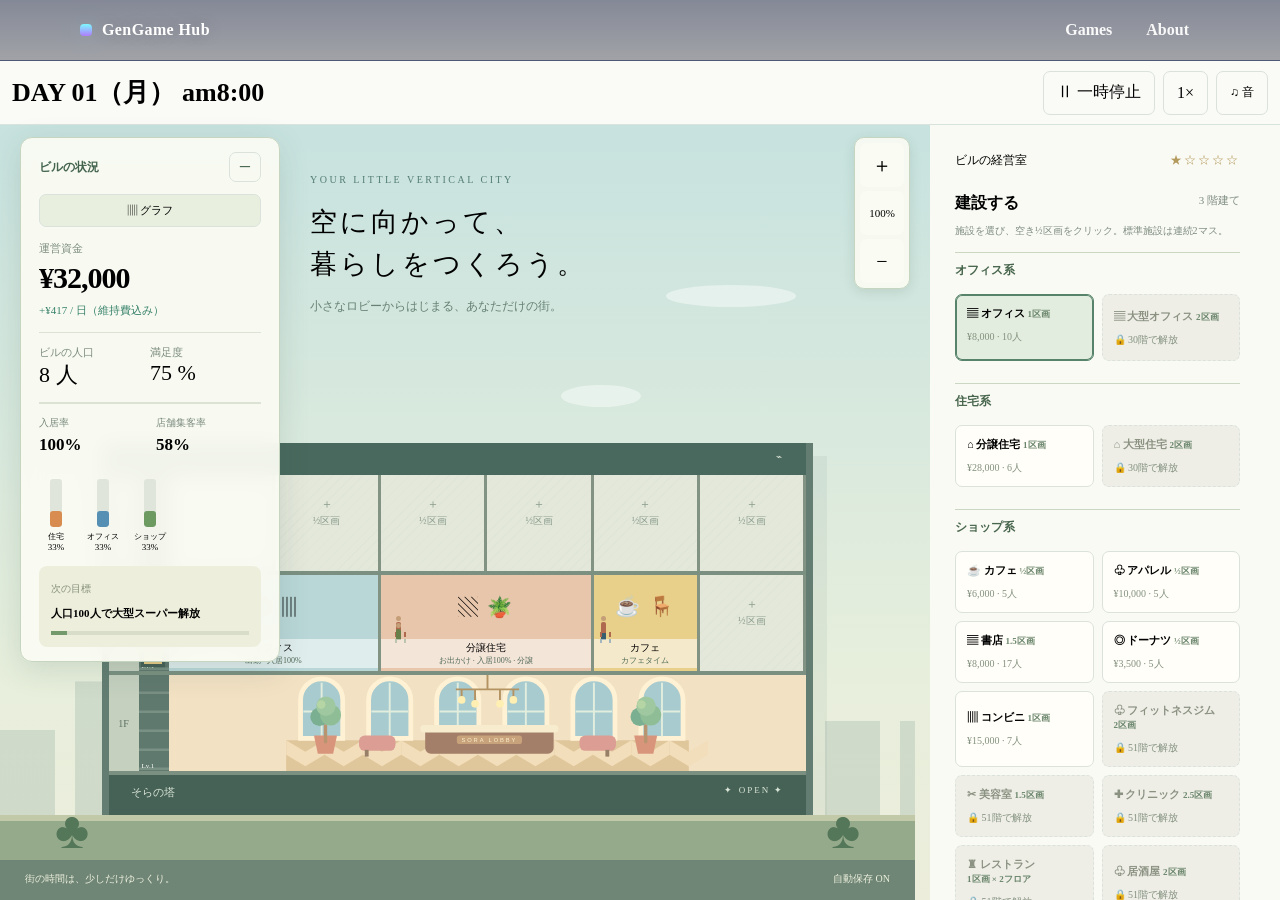
==== commit 9a6d641d: "1.6.2" ====
--- a/sora/index.html
+++ b/sora/index.html
@@ -1,2 +1,2 @@
-<!doctype html><html lang="ja"><meta charset="utf-8"><meta name="viewport" content="width=device-width,initial-scale=1"><title>そらの塔 | 小さなビル、大きな暮らし</title><link rel="stylesheet" href="style.css"><body><div data-site-header></div><header><div class="brand">▥ <b>そらの塔</b><small>TOWER MANAGEMENT</small></div><div class="clock" id="clock"></div><button id="pause">Ⅱ 一時停止</button><button id="speed">1×</button></header><section id="hud" class="hud" aria-label="ビルの経営状況"><div class="hud-heading"><b>ビルの状況</b><button id="hud-toggle" aria-expanded="true" aria-controls="hud-content" aria-label="HUDを閉じる">−</button></div><div id="hud-content"><button id="show-graphs" class="graph-button">▥ グラフ</button><div class="money"><small>運営資金</small><strong id="cash"></strong><span id="profit"></span></div><div class="stats"><div><small title="定員と入居率をもとにした平均在館人数。ショップの1日分の来客を重複して数えません。">ビルの人口</small><b id="pop"></b></div><div><small>満足度</small><b id="happy"></b></div></div><div class="balance-meter" aria-label="住宅・オフィス・ショップの施設数の比率。目安は住宅3対オフィス2対ショップ1。空室を含みます。大型施設も1施設として数えます。"><div><div class="balance-track"><i id="balance-home"></i></div><small>住宅</small><b id="balance-home-value"></b></div><div><div class="balance-track"><i id="balance-office"></i></div><small>オフィス</small><b id="balance-office-value"></b></div><div><div class="balance-track"><i id="balance-shop"></i></div><small>ショップ</small><b id="balance-shop-value"></b></div></div><div class="mission"><small>次の目標</small><b id="goal"></b><div><i id="progress"></i></div></div></div></section><main><section class="world" aria-label="ビル画面"><div class="world-scene"><div class="intro"><span>YOUR LITTLE VERTICAL CITY</span><h1>空に向かって、<br>暮らしをつくろう。</h1><p>小さなロビーからはじまる、あなただけの街。</p></div><div class="cloud c1"></div><div class="cloud c2"></div><div class="skyline"></div><div id="tower"><div class="roof">S O R A <span>⌁</span></div><div id="floors"></div><div class="foundation">そらの塔 <span>✦ OPEN ✦</span></div></div><div class="street"><span>♣</span><span>♣</span></div><div class="worldnote">街の時間は、少しだけゆっくり。<span>自動保存 ON</span></div></div></section><aside aria-label="建設・経営メニュー"><div class="heading"><span>ビルの経営室</span><span id="stars">★☆☆☆☆</span></div><div class="tabs"><b>建設する</b><span id="height"></span></div><p class="hint">施設を選び、空き½区画をクリック。標準施設は連続2マス。</p><div id="tools"></div><button class="expand" id="expand">＋ フロアを増設 <span>¥12,000</span></button><button class="upgrade bulk-repair" id="bulk-repair" title="蜘蛛の巣のある物件をまとめて改修">♧ 一括改修（0件）<span>¥0</span></button><section class="elevator-menu" aria-labelledby="elevator-title"><h2 id="elevator-title">エレベーター</h2><div class="lift-controls"><div><small id="left-lift-level"></small><button class="upgrade" id="upgrade">↕ 箱を大型化 <span>¥15,000</span></button></div><div><small id="right-lift-level"></small><button id="insert-lift" class="upgrade" aria-describedby="lift-hint">＋ エレベータを追加 <span>¥18,000</span></button></div></div><p id="lift-hint" class="hint" aria-live="polite"></p><p id="lift-info" class="hint"></p></section><p class="hint">蜘蛛の巣のある空室をクリックして改修（1室¥1,500）。</p><details class="business-diagnosis" open><summary>経営診断</summary><p id="business-health"></p><ul id="business-risks"></ul></details><div class="log"><small>ビルからのお知らせ</small><p id="notice" aria-live="polite">ようこそ、オーナー。まずは空き区画に施設をつくりましょう。</p></div><footer><button id="help">遊び方</button><button id="reset">はじめから</button></footer></aside></main><dialog id="dialog"><h2>そらの塔へ、ようこそ。</h2><p>施設を選んで、空き区画をクリックすると建設できます。ロビーとエレベーターは最初から設置されています。</p><p>Day1は月曜日です。土日は約95%のオフィスが休業し、住宅は平日約30%・土日約60%が昼も在宅します。コンビニは24時間営業で、ときどき来客があります。ショップはアパレル・書店・ドーナツ・コンビニから選べます。ドーナツはオフィス、コンビニはオフィスと住宅の数で来客と収益が変わります。住宅は分譲です。初回の入居が発生した決算で住宅¥28,000・大型住宅¥52,000が一度だけ入金され、日々の家賃は発生しません。退去・改修後も同じ施設では売却代金を再受領できません。既存の入居済み住宅も、更新後の最初の決算で一度だけ売却代金が入ります。オフィス・住宅で人口を増やし、カフェ・ショップ・庭園で満足度を上げましょう。毎日0時に収益と維持費を精算します。</p><p>人口が増えたらエレベーターの箱を大型化（Lv.1〜Lv.3の3段階）。初期エレベータは左端にあります。右側の「エレベータを追加」で右端に1基追加できます。追加後は左右それぞれの「箱を大型化」で個別に強化できます。テナント区画は消費しません。満足度が下がると入居率と収入も下がります。人口100人で大型スーパー、300人で映画館、500人で空中庭園、1,000人で屋内遊園地が解放されます。各施設はプレミアムテナントとして1つまで建設できます。スーパーは15階、映画館は30階、空中庭園は50階、屋内遊園地は100階限定です。100階は屋内遊園地専用で、101・102階の空きスペースも必要です。一度解放した施設は人口が減っても建設できます。 資金が足りないときは、時間を進めて収益を待ちましょう。</p><p>ビルは標準3区画です。フロアの増設で上に伸ばしていきます。エレベータは18階前後で左の箱を大型化、40階前後で右に追加、75階前後で右の箱を大型化するのが目安です。入居状況によって混雑の始まる階は変わります。</p><p>カフェ・アパレル・ドーナツは½区画、書店は1.5区画、コンビニは1区画、オフィス・住宅は1区画、映画館は2区画×2フロア、空中庭園は3区画×2フロア、屋内遊園地は3区画×3フロアです。庭園は下層の左端をクリックして建設します。旧サイズの庭園は建設費を返金して空き区画へ戻します。オフィスは出退勤、住宅は朝夕の出入り、カフェは昼食、ショップは夕方の来店が増えます。夜間の閉店・就寝も表示します。</p><p>店舗を増やしすぎると客の奪い合いで売上が減ります。オフィス・住宅に対して休憩や買い物の施設が少ないと満足度が低下します。オフィスと住宅は建設後に入居者を募集します。経営が好調なほど早く入居します。サービス不足・混雑・老朽化が続くと施設ごとに退去して空室（グレー）になります。老朽化による空室には蜘蛛の巣が付き、改修するまで再入居しません。人口は各施設の定員・入居率から平均在館人数として計算します。ショップの来客全員を人口に加算せず、標準幅・住宅3：オフィス2：ショップ1の構成で13階前後に100人が目安です。幅や入居率、満足度によって変わります。住宅3：オフィス2：ショップ1の施設数が目安です。エレベータは利用状況に応じて速度と停車時間を変えます。混雑時は高速運転し、利用の多い階を優先して移動します。エレベータの混雑も退去の条件です。混雑が続くほど不満が蓄積し、ひどい混雑ほど早く退去します。箱の大型化・追加で混雑を解消すると不満が徐々に減ります。多少の偏りでは退去せず、バランスがある程度取れていれば安定します。老朽化は約30日を中心に部屋ごとにランダムに進みます。改修すると次の老朽化時期も変わります。30階到達で2区画の大型オフィス・大型住宅、51階到達でジム・美容室・クリニック・レストラン・居酒屋が解放されます。クリニックは朝に行列ができ、7〜30日の短期滞在者が訪れます。短期滞在者の人数は施設内と人口に反映され、診療収入に加えて1人あたり1日¥200の収入があります。改修は蜘蛛の巣が張った空室のみ行えます。部屋をクリックすると1室¥1,500でその部屋だけを改修し、入居者の募集を再開します。「一括改修」では蜘蛛の巣のある物件だけを1件¥1,500でまとめて改修します。ボタンに対象件数と合計費用を表示し、資金不足なら実行しません。再入居は徐々に進みます。施設や空きフロアにも維持費がかかり、資金ショートが続くと経営が悪化します。「経営診断」で原因を確認してください。</p><p>施設をクリックすると内容を確認・撤去できます。進行はこのブラウザに自動保存されます。</p><button onclick="document.querySelector('dialog').close()">ビルへ戻る</button></dialog><dialog id="graphs-dialog" aria-labelledby="graphs-title"><div class="chart-heading"><div><h2 id="graphs-title">ビルの経営グラフ</h2><small>表示中はビルの時間・動きを一時停止しています</small></div><button id="close-graphs" aria-label="グラフを閉じる">× 閉じる</button></div><p id="chart-note"></p><h3>収入と維持費 <small>円／日</small></h3><div class="chart-legend"><span style="color:#347d65">● 収入</span><span style="color:#c07b55">● 維持費</span></div><div id="finance-chart"></div><h3>人口の推移 <small>人</small></h3><div id="population-chart"></div><details><summary>日別の数値を見る</summary><div class="chart-table-wrap"><table id="chart-table"></table></div></details></dialog><div class="world-zoom-controls" role="group" aria-label="ビル画面の拡大縮小"><button id="zoom-in" aria-label="ビルを拡大">＋</button><button id="zoom-reset" aria-label="ビルの倍率を100%に戻す" title="100%に戻す">100%</button><button id="zoom-out" aria-label="ビルを縮小">−</button></div><nav class="mobile-toolbar" aria-label="スマホ操作"><div class="mobile-build-actions"><button id="mobile-expand">＋ フロア増設</button><button id="mobile-bulk-repair" class="bulk-repair">♧ 一括改修（0件）<span>¥0</span></button></div><button id="mobile-manage-open">↕ エレベーター</button></nav><dialog id="tenant-picker" class="mobile-dialog" aria-labelledby="picker-title"><div class="sheet-heading"><h2 id="picker-title">テナントを選ぶ</h2><button id="picker-close" aria-label="テナント選択を閉じる">×</button></div><p id="picker-location"></p><div id="picker-options"></div><p id="picker-empty" hidden>この区画に建設できるテナントがありません。資金や空きスペースをご確認ください。</p><details class="picker-unavailable"><summary>選べないテナントと理由</summary><ul id="picker-reasons"></ul></details><small class="sheet-pause">選択中はビルを一時停止しています</small></dialog><dialog id="mobile-management" class="mobile-dialog" aria-label="エレベーター操作"><div class="sheet-heading"><h2>エレベーター</h2><button id="mobile-manage-close" aria-label="エレベーター操作を閉じる">×</button></div><div id="mobile-management-content"></div></dialog><script src="../scripts/site-header.js"></script><script src="site-layout.js"></script><script src="js/game.js"></script></body></html>
+<!doctype html><html lang="ja"><head><meta charset="utf-8"><meta name="viewport" content="width=device-width,initial-scale=1"><title>そらの塔 | 小さなビル、大きな暮らし</title><link rel="stylesheet" href="style.css"><link rel="stylesheet" href="app.css"></head><body><div data-site-header></div><header><div class="clock" id="clock"></div><button id="pause" aria-label="一時停止" title="一時停止"><span aria-hidden="true">Ⅱ</span><span class="pause-label"> 一時停止</span></button><button id="speed">1×</button></header><section id="hud" class="hud" aria-label="ビルの経営状況"><div class="hud-heading"><b>ビルの状況</b><button id="hud-toggle" aria-expanded="true" aria-controls="hud-content" aria-label="HUDを閉じる">−</button></div><div id="hud-content"><button id="show-graphs" class="graph-button">▥ グラフ</button><div class="money"><small>運営資金</small><strong id="cash"></strong><span id="profit"></span></div><div class="stats"><div><small title="定員と入居率をもとにした平均在館人数。ショップの1日分の来客を重複して数えません。">ビルの人口</small><b id="pop"></b></div><div><small>満足度</small><b id="happy"></b></div></div><section class="business-summary" aria-label="入居・店舗の状況"><div><small>入居率</small><b id="occupancy-rate"></b></div><div><small>店舗集客率</small><b id="customer-rate"></b></div></section><div class="balance-meter" aria-label="住宅・オフィス・ショップの施設数の比率。目安は住宅3対オフィス2対ショップ1。空室を含みます。大型施設も1施設として数えます。"><div><div class="balance-track"><i id="balance-home"></i></div><small>住宅</small><b id="balance-home-value"></b></div><div><div class="balance-track"><i id="balance-office"></i></div><small>オフィス</small><b id="balance-office-value"></b></div><div><div class="balance-track"><i id="balance-shop"></i></div><small>ショップ</small><b id="balance-shop-value"></b></div></div><div class="mission"><small>次の目標</small><b id="goal"></b><div><i id="progress"></i></div></div></div></section><main><section class="world" aria-label="ビル画面"><div class="world-scene"><div class="intro"><span>YOUR LITTLE VERTICAL CITY</span><h1>空に向かって、<br>暮らしをつくろう。</h1><p>小さなロビーからはじまる、あなただけの街。</p></div><div class="cloud c1"></div><div class="cloud c2"></div><div class="skyline"></div><div id="tower"><div class="roof">S O R A <span>⌁</span></div><div id="floors"></div><div class="foundation">そらの塔 <span>✦ OPEN ✦</span></div></div><div class="street"><span>♣</span><span>♣</span></div><div class="worldnote">街の時間は、少しだけゆっくり。<span>自動保存 ON</span></div></div></section><aside aria-label="建設・経営メニュー"><div class="heading"><span>ビルの経営室</span><span id="stars">★☆☆☆☆</span></div><div class="tabs"><b>建設する</b><span id="height"></span></div><p class="hint">施設を選び、空き½区画をクリック。標準施設は連続2マス。</p><div id="tools"></div><button class="expand" id="expand">＋ フロアを増設 <span>¥12,000</span></button><button class="upgrade bulk-repair" id="bulk-repair" title="蜘蛛の巣のある物件をまとめて改修">♧ 一括改修（0件）<span>¥0</span></button><section class="elevator-menu" aria-labelledby="elevator-title"><h2 id="elevator-title">エレベーター</h2><div class="lift-controls"><div><small id="left-lift-level"></small><button class="upgrade" id="upgrade">↕ 箱を大型化 <span>¥15,000</span></button></div><div><small id="right-lift-level"></small><button id="insert-lift" class="upgrade" aria-describedby="lift-hint">＋ エレベータを追加 <span>¥18,000</span></button></div></div><p id="lift-hint" class="hint" aria-live="polite"></p><p id="lift-info" class="hint"></p></section><p class="hint">蜘蛛の巣のある空室をクリックして改修（1室¥1,500）。</p><div class="log"><small>ビルからのお知らせ</small><p id="notice" aria-live="polite">ようこそ、オーナー。まずは空き区画に施設をつくりましょう。</p></div><footer><button id="help">遊び方</button><button id="reset">はじめから</button></footer></aside></main><dialog id="dialog"><h2>そらの塔へ、ようこそ。</h2><p>施設を選んで、空き区画をクリックすると建設できます。ロビーとエレベーターは最初から設置されています。</p><p>Day1は月曜日です。土日は約95%のオフィスが休業し、住宅は平日約30%・土日約60%が昼も在宅します。コンビニは24時間営業で、ときどき来客があります。ショップはアパレル・書店・ドーナツ・コンビニから選べます。ドーナツはオフィス、コンビニはオフィスと住宅の数で来客と収益が変わります。住宅は分譲です。初回の入居が発生した決算で住宅¥28,000・大型住宅¥52,000が一度だけ入金され、日々の家賃は発生しません。退去・改修後も同じ施設では売却代金を再受領できません。既存の入居済み住宅も、更新後の最初の決算で一度だけ売却代金が入ります。オフィス・住宅で人口を増やし、カフェ・ショップ・庭園で満足度を上げましょう。毎日0時に収益と維持費を精算します。</p><p>人口が増えたらエレベーターの箱を大型化（Lv.1〜Lv.3の3段階）。初期エレベータは左端にあります。右側の「エレベータを追加」で右端に1基追加できます。追加後は左右それぞれの「箱を大型化」で個別に強化できます。テナント区画は消費しません。満足度が下がると入居率と収入も下がります。人口100人で大型スーパー、300人で映画館、500人で空中庭園、1,000人で屋上遊園地が解放されます。各施設はプレミアムテナントとして1つまで建設できます。スーパーは15階、映画館は30階、空中庭園は50階、屋上遊園地は100階限定です。100階は屋上遊園地専用で、101・102階の空きスペースも必要です。一度解放した施設は人口が減っても建設できます。 資金が足りないときは、時間を進めて収益を待ちましょう。</p><p>ビルは標準3区画です。フロアの増設で上に伸ばしていきます。エレベータは18階前後で左の箱を大型化、40階前後で右に追加、75階前後で右の箱を大型化するのが目安です。入居状況によって混雑の始まる階は変わります。</p><p>カフェ・アパレル・ドーナツは½区画、書店は1.5区画、コンビニは1区画、オフィス・住宅は1区画、映画館は2区画×2フロア、空中庭園は3区画×2フロア、屋上遊園地は3区画×3フロアです。庭園は下層の左端をクリックして建設します。旧サイズの庭園は建設費を返金して空き区画へ戻します。オフィスは出退勤、住宅は朝夕の出入り、カフェは昼食、ショップは夕方の来店が増えます。夜間の閉店・就寝も表示します。</p><p>店舗を増やしすぎると客の奪い合いで売上が減ります。オフィス・住宅に対して休憩や買い物の施設が少ないと満足度が低下します。オフィスと住宅は建設後に入居者を募集します。経営が好調なほど早く入居します。サービス不足・混雑・老朽化が続くと施設ごとに退去して空室（グレー）になります。老朽化による空室には蜘蛛の巣が付き、改修するまで再入居しません。人口は各施設の定員・入居率から平均在館人数として計算します。ショップの来客全員を人口に加算せず、標準幅・住宅3：オフィス2：ショップ1の構成で13階前後に100人が目安です。幅や入居率、満足度によって変わります。住宅3：オフィス2：ショップ1の施設数が目安です。エレベータは利用状況に応じて速度と停車時間を変えます。混雑時は高速運転し、利用の多い階を優先して移動します。エレベータの混雑も退去の条件です。混雑が続くほど不満が蓄積し、ひどい混雑ほど早く退去します。箱の大型化・追加で混雑を解消すると不満が徐々に減ります。多少の偏りでは退去せず、バランスがある程度取れていれば安定します。老朽化は約30日を中心に部屋ごとにランダムに進みます。改修すると次の老朽化時期も変わります。30階到達で2区画の大型オフィス・大型住宅、51階到達でジム・美容室・クリニック・レストラン・居酒屋が解放されます。クリニックは朝に行列ができ、7〜30日の短期滞在者が訪れます。短期滞在者の人数は施設内と人口に反映され、診療収入に加えて1人あたり1日¥200の収入があります。改修は蜘蛛の巣が張った空室のみ行えます。部屋をクリックすると1室¥1,500でその部屋だけを改修し、入居者の募集を再開します。「一括改修」では蜘蛛の巣のある物件だけを1件¥1,500でまとめて改修します。ボタンに対象件数と合計費用を表示し、資金不足なら実行しません。改修後は数日間募集し、満足度の回復に合わせて徐々に再入居が進みます。施設や空きフロアにも維持費がかかり、資金ショートが続くと経営が悪化します。HUDの入居率・店舗集客率を確認してください。</p><p>施設をクリックすると内容を確認・撤去できます。進行はこのブラウザに自動保存されます。</p><button onclick="document.querySelector('dialog').close()">ビルへ戻る</button></dialog><dialog id="graphs-dialog" aria-labelledby="graphs-title"><div class="chart-heading"><div><h2 id="graphs-title">ビルの経営グラフ</h2><small>表示中はビルの時間・動きを一時停止しています</small></div><button id="close-graphs" aria-label="グラフを閉じる">× 閉じる</button></div><p id="chart-note"></p><h3>収入と維持費 <small>円／日</small></h3><div class="chart-legend"><span style="color:#347d65">● 収入</span><span style="color:#c07b55">● 維持費</span></div><div id="finance-chart"></div><h3>人口の推移 <small>人</small></h3><div id="population-chart"></div><details><summary>日別の数値を見る</summary><div class="chart-table-wrap"><table id="chart-table"></table></div></details></dialog><div class="world-zoom-controls" role="group" aria-label="ビル画面の拡大縮小"><button id="zoom-in" aria-label="ビルを拡大">＋</button><button id="zoom-reset" aria-label="ビルの倍率を100%に戻す" title="100%に戻す">100%</button><button id="zoom-out" aria-label="ビルを縮小">−</button></div><nav class="mobile-toolbar" aria-label="スマホ操作"><div class="mobile-build-actions"><button id="mobile-expand">＋ フロア増設</button><button id="mobile-bulk-repair" class="bulk-repair">♧ 一括改修（0件）<span>¥0</span></button></div><button id="mobile-manage-open">↕ エレベーター</button></nav><dialog id="tenant-picker" class="mobile-dialog" aria-labelledby="picker-title"><div class="sheet-heading"><h2 id="picker-title">テナントを選ぶ</h2><button id="picker-close" aria-label="テナント選択を閉じる">×</button></div><p id="picker-location"></p><div id="picker-options"></div><p id="picker-empty" hidden>この区画に建設できるテナントがありません。資金や空きスペースをご確認ください。</p><details class="picker-unavailable"><summary>選べないテナントと理由</summary><ul id="picker-reasons"></ul></details><small class="sheet-pause">選択中はビルを一時停止しています</small></dialog><dialog id="mobile-management" class="mobile-dialog" aria-label="エレベーター操作"><div class="sheet-heading"><h2>エレベーター</h2><button id="mobile-manage-close" aria-label="エレベーター操作を閉じる">×</button></div><div id="mobile-management-content"></div></dialog><script src="../scripts/site-header.js"></script><script src="site-layout.js"></script><script src="js/game.js"></script><script src="js/web.js"></script></body></html>
 
--- a/sora/style.css
+++ b/sora/style.css
@@ -1,4 +1,4 @@
-@import url('https://fonts.googleapis.com/css2?family=Noto+Sans+JP:wght@400;500;600;700;900&display=swap');
+500;600;700;900&display=swap');
 :root{font-family:'Noto Sans JP',sans-serif;color:#243e42;background:#f8f8f2;font-size:14px}*{box-sizing:border-box}body{margin:0}button{font:inherit;cursor:pointer;border:1px solid #dae2db;background:transparent;color:inherit;border-radius:7px;padding:9px 13px}button:hover{background:#e7eee5}header{height:77px;display:flex;align-items:center;gap:12px;padding:0 32px;border-bottom:1px solid #d9e3de;background:#fafbf6}.brand{font-size:27px;color:#276a5e;display:flex;align-items:center;gap:10px}.brand small{font-size:9px;letter-spacing:2px;margin-left:15px;color:#71877c}.clock{margin-left:auto;margin-right:14px;font-size:13px}main{display:grid;grid-template-columns:1fr 350px;min-height:calc(100vh - 77px)}.world{position:relative;min-height:850px;background:linear-gradient(#c7e2df,#e8efdc 73%,#eceddb);overflow:hidden;display:flex;flex-direction:column;justify-content:flex-end;padding-top:275px}.intro{position:absolute;top:44px;left:6%;z-index:2}.intro>span{font-size:10px;letter-spacing:2.5px;color:#547d73}h1{font-size:34px;line-height:1.55;letter-spacing:3px;font-weight:500;margin:15px 0 12px}.intro p{font-size:12px;color:#668174}.cloud{position:absolute;width:130px;height:22px;border-radius:100%;background:#ffffff70;top:160px;right:13%}.c2{top:260px;right:30%;width:80px}.skyline{position:absolute;bottom:80px;left:0;width:100%;height:180px;background:repeating-linear-gradient(90deg,#acbfb16b 0 55px,transparent 55px 75px);clip-path:polygon(0 50%,8% 50%,8% 23%,16% 23%,16% 65%,24% 65%,24% 35%,35% 35%,35% 60%,47% 60%,47% 30%,62% 30%,62% 55%,76% 55%,76% 10%,87% 10%,87% 45%,100% 45%,100% 100%,0 100%)}#tower{width:78%;max-width:780px;margin:0 auto;z-index:3;position:relative;border-left:7px solid #637d72;border-right:7px solid #637d72;box-shadow:14px 13px 0 #496b6512}.roof{height:32px;background:#49695e;color:#e8eee0;font-size:10px;letter-spacing:4px;padding:8px 20px}.roof span{float:right}.floor{display:grid;grid-template-columns:35px 1fr 1fr 1fr 32px;min-height:84px;border-bottom:6px solid #7b9081;background:#e6eadf;position:relative}.floorlabel{font-size:10px;display:flex;align-items:center;justify-content:center;background:#c5d0bf;color:#5a6f61}.unit{position:relative;border:0;border-right:3px solid #829383;border-radius:0;overflow:hidden;padding:7px 4px 20px;min-width:0}.unit.empty{color:#8b9d8d;font-size:12px;background:repeating-linear-gradient(135deg,#e4e8db 0 6px,#dfe5d7 6px 7px)}.unit.empty:hover{background:#c9e2c6}.unit .name{font-size:10px;position:absolute;bottom:3px;left:0;right:0;background:#ffffff8c;padding:2px}.interior{display:block;height:35px;font-size:24px;letter-spacing:8px;white-space:nowrap}.people{position:absolute;bottom:20px;left:10%;font-size:13px;color:#42634f;animation:walk 7s infinite alternate linear}.office{background:#b9d7d7}.home{background:#e8c6ab}.cafe{background:#e8d08b}.shop{background:#ccaec0}.garden{background:#b6c997}.lobby{background:#d6d7bd;grid-column:2/5;letter-spacing:5px;padding:22px;text-align:center}.shaft{background:repeating-linear-gradient(#60796f 0 16px,#799084 17px 19px);position:relative}.lift{width:22px;height:32px;background:#e7ca85;border:3px solid #465f56;position:absolute;left:2px;animation:lift 8s infinite alternate ease-in-out}.foundation{height:40px;background:#466257;color:#dae5d7;padding:10px 22px;font-size:11px}.foundation span{float:right;font-size:9px;letter-spacing:2px}.street{height:45px;background:#95aa8a;border-top:6px solid #c2c9a8;display:flex;justify-content:space-between;padding:0 6%;font-size:52px;color:#54775a;line-height:.4;z-index:4}.worldnote{height:40px;background:#6f8575;color:#eef1df;font-size:10px;padding:12px 25px;z-index:4}.worldnote span{float:right}aside{padding:27px 25px;background:#fafaf4;z-index:5}.heading{display:flex;justify-content:space-between;font-size:12px}.heading span:last-child{color:#b49b5d;letter-spacing:2px}.money{padding:25px 0 20px}.money small,.stats small{display:block;color:#7d8c7f;font-size:11px}.money strong{display:block;font-size:35px;font-weight:600;letter-spacing:-1px;margin:5px 0}.money>span{font-size:11px;color:#38826b}.stats{display:grid;grid-template-columns:1fr 1fr;border-top:1px solid #dce2d6;border-bottom:1px solid #dce2d6;padding:17px 0;margin-bottom:25px}.stats b{font-size:22px;font-weight:500}.tabs{display:flex;justify-content:space-between}.tabs span{font-size:11px;color:#7e8d80}.hint{font-size:10px;color:#7e8d80;margin-bottom:14px}#tools{display:grid;grid-template-columns:1fr 1fr;gap:8px}.tool{text-align:left;padding:11px;background:#fffef8}.tool.selected{background:#e3eddf;border-color:#56836a;box-shadow:inset 0 0 0 1px #56836a}.tool b{display:block;font-size:12px;margin-bottom:5px}.tool small{font-size:10px;color:#83917f}.expand,.upgrade{width:100%;margin-top:10px;text-align:left;font-size:12px;padding:13px}.expand{background:#2d6656;color:#fff;border:0}.expand:hover{background:#377c68}.expand span,.upgrade span{float:right;font-size:10px}.mission{background:#eeeedd;padding:15px;margin-top:24px;border-radius:8px}.mission small,.log small{font-size:10px;color:#85917a}.mission b{display:block;font-size:12px;margin:8px 0}.mission>div{height:4px;background:#d7ddc8}.mission i{display:block;height:100%;background:#74996a}.log{margin-top:20px}.log p{font-size:11px;line-height:1.9;min-height:44px}footer{display:flex;gap:15px;border-top:1px solid #e0e5d9;padding-top:12px}footer button{padding:2px;border:0;font-size:10px;color:#84927f}dialog{max-width:480px;border:0;padding:32px;border-radius:15px;background:#fafaf1;color:#345346;box-shadow:0 20px 100px #183b3860}dialog p{line-height:1.9;font-size:13px}dialog::backdrop{background:#183b3860}@keyframes walk{to{left:65%}}@keyframes lift{to{transform:translateY(42px)}}@media(max-width:850px){header{padding:0 14px}.brand small{display:none}.brand{font-size:20px}.clock{font-size:10px;margin-right:0}header button{font-size:10px;padding:7px}main{grid-template-columns:1fr}.world{min-height:700px}aside{padding:25px}.intro{top:30px}h1{font-size:28px}#tower{width:92%}#tools{grid-template-columns:repeat(3,1fr)}}
 /* Variable-width construction and activity schedules */
 #tower{width:var(--tower-width,78%);max-width:none;transition:width .5s;--tempo:1}.floor{grid-template-columns:30px repeat(var(--slots,6),minmax(0,1fr)) 30px}.unit{padding-bottom:30px;min-height:94px}.unit .name{font-size:10px;z-index:2}.unit .name small{display:block;font-size:8px;color:#506957;letter-spacing:0}.interior{font-size:20px;letter-spacing:2px}.width-control{margin-bottom:24px}.width-control label{display:block;font-size:12px;margin-bottom:8px}.width-control select{width:100%;font:inherit;color:#345c4b;border:1px solid #cbd8c5;background:#f2f5e9;border-radius:7px;padding:10px}.width-control>small{display:block;font-size:9px;color:#7a8d74;margin-top:7px}.tool b{font-size:11px}.tool em{font-style:normal;font-size:9px;color:#6a856b}.visitors{position:absolute;inset:0 0 28px;pointer-events:none;overflow:hidden}.person{position:absolute;bottom:calc(3px + var(--lane)*7px);left:7%;width:5px;height:11px;background:var(--person-color);border-radius:2px 2px 0 0;animation:customer calc(9s / var(--tempo)) linear infinite;animation-delay:var(--delay)}.person:before{content:'';position:absolute;width:5px;height:5px;border-radius:50%;background:#c49e76;top:-6px;left:0}.person:after{content:'';position:absolute;width:7px;height:5px;left:-1px;bottom:-4px;border-left:2px solid var(--person-color);border-right:2px solid var(--person-color)}.commute .person{animation-name:arrival;animation-duration:calc(5s / var(--tempo))}.leave .person{animation-name:departure;animation-duration:calc(5s / var(--tempo))}.working .person{animation-name:desk;animation-duration:calc(12s / var(--tempo));left:calc(25% + var(--lane)*35%)}.dining .person{animation-name:dine;animation-duration:calc(11s / var(--tempo))}.shopping .person{animation-name:browse;animation-duration:calc(8s / var(--tempo))}.relax .person,.stroll .person{animation-name:customer;animation-duration:calc(15s / var(--tempo))}.quiet{filter:brightness(.78)}.quiet .interior{opacity:.6}.paused *{animation-play-state:paused!important}.world[data-time=night]{background:linear-gradient(#738d9a,#c0d0c6 75%,#d0d6bb)}.world[data-time=night] .intro{color:#263e44}.lift{animation-duration:calc(8s / var(--tempo))}@keyframes arrival{0%{left:100%;opacity:0}12%{opacity:1}75%{left:15%;opacity:1}100%{left:15%;opacity:0}}@keyframes departure{0%{left:15%;opacity:0}15%{opacity:1}85%{opacity:1}100%{left:100%;opacity:0}}@keyframes desk{0%,45%,100%{transform:translateX(0)}50%,90%{transform:translateX(7px)}}@keyframes dine{0%{left:100%;opacity:0}15%{opacity:1}35%,75%{left:35%}95%{opacity:1}100%{left:100%;opacity:0}}@keyframes browse{0%{left:100%;opacity:0}15%{opacity:1}30%,45%{left:20%}65%,80%{left:60%}100%{left:100%;opacity:0}}@keyframes customer{0%,100%{left:12%}50%{left:80%}}@media(max-width:850px){.world{overflow-x:auto}#tower{min-width:calc(60px + var(--slots)*43px);max-width:none}.floor{min-height:94px}.unit .name{font-size:9px}.width-control{max-width:400px}}@media(prefers-reduced-motion:reduce){.person,.lift{animation:none!important}}
@@ -28,9 +28,9 @@
 .convenience{background:#c5dbb4}.convenience .interior{font-size:21px}.cinema.garden-upper{background:#777c95;box-shadow:0 8px 0 #777c95;color:#fff2d6}.cinema.garden-upper .canopy{font-size:27px}.balance-meter{justify-content:flex-start}
 /* Mobile interaction branch: the tower occupies the full screen width. */
 .brand sup{font-size:9px;vertical-align:middle;background:#e2ead4;border-radius:4px;padding:2px 5px}.mobile-toolbar{display:none}.mobile-dialog{width:min(620px,calc(100vw - 20px));max-width:620px;max-height:90dvh;padding:18px;border:0;border-radius:16px;overflow:auto}.sheet-heading{display:flex;align-items:center;justify-content:space-between;gap:10px;position:sticky;top:-18px;background:#fafaf1;z-index:2;padding:10px 0;margin-top:-10px}.sheet-heading h2{margin:0;font-size:17px}.sheet-heading button{min-width:44px;min-height:44px;font-size:23px;padding:4px}#picker-location,#picker-empty{font-size:12px;line-height:1.8}#picker-options{display:grid;grid-template-columns:1fr 1fr;gap:10px}.picker-tenant{padding:14px 10px;text-align:left;background:#edf2e4;border-color:#c7d7ba;min-height:115px;display:flex;flex-direction:column;gap:5px;min-width:0}.picker-tenant b{font-size:13px}.picker-tenant small{font-size:10px;color:#738268}.picker-tenant strong{font-size:12px;color:#2f6850}.picker-icon{font-size:19px}.picker-tenant:hover{background:#dfeacf}.picker-unavailable{font-size:11px;line-height:1.8;margin-top:18px}.picker-unavailable summary{cursor:pointer;padding:6px 0}.picker-unavailable ul{padding-left:18px}.picker-unavailable li{margin:7px 0;color:#7c826f}.sheet-pause{display:block;font-size:9px;margin-top:16px;color:#849077}#mobile-management-content aside{height:auto;overflow:visible;padding:10px 0;scrollbar-gutter:auto}#mobile-management-content .heading{margin-bottom:15px}
-@media(max-width:760px){main{grid-template-columns:minmax(0,1fr);height:calc(100dvh - 77px - 64px)}main>aside{display:none}.world{width:100%}.world-scene{min-height:max(650px,100%);padding-top:260px}#tower{min-width:calc(60px + var(--slots)*43px + var(--shaft-count,0)*30px);width:var(--tower-width,85%)}.mobile-toolbar{display:flex;position:fixed;bottom:0;left:0;right:0;height:64px;padding:8px 12px max(8px,env(safe-area-inset-bottom));gap:10px;background:#fafaf5;border-top:1px solid #cbd7c2;z-index:35}.mobile-toolbar button{flex:1;font-size:13px;min-height:44px;background:#e5eddb}#mobile-expand{background:#2d6656;color:#fff;border-color:#2d6656}.hud{top:88px;left:12px;width:220px;max-width:calc(100vw - 24px);padding:12px;max-height:calc(100dvh - 166px)}.hud.collapsed{width:145px}.hud .stats{grid-template-columns:1fr 1fr}.hud .money strong{font-size:27px}.hud-heading{font-size:12px}.balance-meter{gap:13px;flex-wrap:nowrap}.mobile-dialog{top:auto;bottom:0;margin:auto auto 8px;border-radius:18px 18px 10px 10px;max-height:88dvh}.worldnote{font-size:9px}.worldnote span{display:none}header{padding:0 12px;gap:8px}.brand{font-size:18px}header button{min-height:38px}.clock{font-size:10px}#picker-options button{touch-action:manipulation}}
-#zoom-stage{position:relative;min-width:100%;overflow:visible}.world #zoom-stage>.world-scene{position:absolute;top:0;left:0;transform-origin:0 0;min-height:650px;height:auto;will-change:transform}.world{touch-action:pan-x pan-y;overflow-anchor:none}.world-zoom-controls{position:fixed;top:94px;right:370px;display:flex;flex-direction:column;gap:4px;z-index:31;padding:5px;border:1px solid #c6d5c0;border-radius:10px;background:#fafbf3ed;box-shadow:0 3px 12px #34513a22}.world-zoom-controls button{min-width:44px;min-height:44px;padding:5px;font-size:20px;background:#fafbf3;border:0}.world-zoom-controls #zoom-reset{font-size:11px;font-variant-numeric:tabular-nums}.world-zoom-controls button:disabled{opacity:.35;cursor:default}@media(max-width:1100px) and (min-width:761px){.world-zoom-controls{right:calc(clamp(210px,32vw,350px) + 16px)}}@media(max-width:760px){.world-zoom-controls{top:88px;right:12px}.world #zoom-stage>.world-scene{padding-top:230px}}
-#mobile-management-content .elevator-menu{border:0;margin:0;padding:4px 0}#mobile-management-content .elevator-menu>h2{display:none}#mobile-management-content .lift-controls{grid-template-columns:1fr 1fr;margin-top:4px}#mobile-management-content .lift-controls>div{padding:0 12px 0 0}#mobile-management-content .lift-controls>div+div{margin:0;border-top:0;border-left:1px solid #cbd8c5;padding:0 0 0 12px}#mobile-management-content .upgrade{min-height:74px;font-size:12px}#mobile-management-content .hint{font-size:11px;line-height:1.8}@media(max-width:760px){.world-zoom-controls{display:none}}
+@media(max-width:760px), (pointer:coarse) and (max-height:600px){main{grid-template-columns:minmax(0,1fr);height:calc(100dvh - 77px - 64px)}main>aside{display:none}.world{width:100%}.world-scene{min-height:max(650px,100%);padding-top:260px}#tower{min-width:calc(60px + var(--slots)*43px + var(--shaft-count,0)*30px);width:var(--tower-width,85%)}.mobile-toolbar{display:flex;position:fixed;bottom:0;left:0;right:0;height:64px;padding:8px 12px max(8px,env(safe-area-inset-bottom));gap:10px;background:#fafaf5;border-top:1px solid #cbd7c2;z-index:35}.mobile-toolbar button{flex:1;font-size:13px;min-height:44px;background:#e5eddb}#mobile-expand{background:#2d6656;color:#fff;border-color:#2d6656}.hud{top:88px;left:12px;width:220px;max-width:calc(100vw - 24px);padding:12px;max-height:calc(100dvh - 166px)}.hud.collapsed{width:145px}.hud .stats{grid-template-columns:1fr 1fr}.hud .money strong{font-size:27px}.hud-heading{font-size:12px}.balance-meter{gap:13px;flex-wrap:nowrap}.mobile-dialog{top:auto;bottom:0;margin:auto auto 8px;border-radius:18px 18px 10px 10px;max-height:88dvh}.worldnote{font-size:9px}.worldnote span{display:none}header{padding:0 12px;gap:8px}.brand{font-size:18px}header button{min-height:38px}.clock{font-size:10px}#picker-options button{touch-action:manipulation}}
+#zoom-stage{position:relative;min-width:100%;overflow:visible}.world #zoom-stage>.world-scene{position:absolute;top:0;left:0;transform-origin:0 0;min-height:650px;height:auto;will-change:transform}.world{touch-action:pan-x pan-y;overflow-anchor:none}.world-zoom-controls{position:fixed;top:94px;right:370px;display:flex;flex-direction:column;gap:4px;z-index:31;padding:5px;border:1px solid #c6d5c0;border-radius:10px;background:#fafbf3ed;box-shadow:0 3px 12px #34513a22}.world-zoom-controls button{min-width:44px;min-height:44px;padding:5px;font-size:20px;background:#fafbf3;border:0}.world-zoom-controls #zoom-reset{font-size:11px;font-variant-numeric:tabular-nums}.world-zoom-controls button:disabled{opacity:.35;cursor:default}@media(max-width:1100px) and (min-width:761px){.world-zoom-controls{right:calc(clamp(210px,32vw,350px) + 16px)}}@media(max-width:760px), (pointer:coarse) and (max-height:600px){.world-zoom-controls{top:88px;right:12px}.world #zoom-stage>.world-scene{padding-top:230px}}
+#mobile-management-content .elevator-menu{border:0;margin:0;padding:4px 0}#mobile-management-content .elevator-menu>h2{display:none}#mobile-management-content .lift-controls{grid-template-columns:1fr 1fr;margin-top:4px}#mobile-management-content .lift-controls>div{padding:0 12px 0 0}#mobile-management-content .lift-controls>div+div{margin:0;border-top:0;border-left:1px solid #cbd8c5;padding:0 0 0 12px}#mobile-management-content .upgrade{min-height:74px;font-size:12px}#mobile-management-content .hint{font-size:11px;line-height:1.8}@media(max-width:760px), (pointer:coarse) and (max-height:600px){.world-zoom-controls{display:none}}
 
 /* Tenants available after floor 50. */
 .gym{background:#bad4cb}.salon{background:#e6c6ca}.clinic{background:#d1e5e6}.restaurant{background:#e3c49b}.izakaya{background:#baaa91}.restaurant.garden-upper{background:#e8cfad;box-shadow:0 8px 0 #e8cfad}.restaurant.garden-upper .canopy{font-size:25px;letter-spacing:4px}.exercise .person{animation-name:customer;animation-duration:calc(12s / var(--tempo))}.salon .person{animation-name:dine;animation-duration:calc(30s / var(--tempo))}.consult .person{animation-name:desk;animation-duration:calc(20s / var(--tempo));left:calc(20% + var(--lane)*38%)}.queue .person{animation-name:clinic-queue;animation-duration:calc(14s / var(--tempo));left:calc(9% + var(--queue-index,0)*9%)}.drinking .person{animation-name:browse;animation-duration:calc(10s / var(--tempo))}@keyframes clinic-queue{0%,70%{transform:translateX(0)}85%,100%{transform:translateX(8px)}}
@@ -47,5 +47,9 @@
 /* Illustrations for the lobby and premium tenants. */
 .lobby.lobby-art{padding:0;min-height:96px;background:#f2e1c3 url("svg/lobby.svg") center/100% 100% no-repeat;letter-spacing:0}.unit.supermarket{background:#f3ead2 url("svg/supermarket.svg") center/100% 100% no-repeat;border-right:0}.unit.cinema,.unit.cinema.garden-upper{background:#626d8d url("svg/cinema.svg") center var(--park-y,100%)/100% 200% no-repeat;border-right:0;box-shadow:none}.unit.garden,.unit.garden.garden-upper{background:#cde6dc url("svg/sky-garden.svg") center var(--park-y,100%)/100% 200% no-repeat;border-right:0;box-shadow:none}.unit.supermarket .interior,.unit.cinema .interior,.unit.cinema .canopy,.unit.garden .interior,.unit.garden .canopy{visibility:hidden}.unit.cinema.garden-upper .name,.unit.garden.garden-upper .name{display:none}.unit.supermarket .name,.unit.cinema .name,.unit.garden .name{background:#fff6dfdc;color:#655746}.unit.cinema.garden-upper{box-shadow:0 4px 0 #626d8d}.unit.garden.garden-upper{box-shadow:0 4px 0 #cde6dc}
 
-.bulk-repair{background:#edf1e4}.bulk-repair:disabled{opacity:.5;cursor:default}.bulk-repair span{float:right;font-size:10px}.mobile-build-actions{display:contents}@media(max-width:760px){:root{--sora-toolbar-height:calc(116px + env(safe-area-inset-bottom,0px))}body main{height:calc(100dvh - 77px - var(--sora-toolbar-height) - var(--site-header-height,0px))}.mobile-toolbar{height:var(--sora-toolbar-height);align-items:stretch}.mobile-build-actions{display:flex;flex:1.2;min-width:0;flex-direction:column;gap:6px}.mobile-build-actions button{flex:1;font-size:11px;padding:7px 5px;min-height:44px}#mobile-bulk-repair span{display:block;float:none;font-size:10px;margin-top:2px}.mobile-toolbar>#mobile-manage-open{flex:1}.hud{max-height:calc(100dvh - 205px - var(--site-header-height,0px))}body .hud{max-height:calc(100dvh - 205px - var(--site-header-height,0px))}}
+.bulk-repair{background:#edf1e4}.bulk-repair:disabled{opacity:.5;cursor:default}.bulk-repair span{float:right;font-size:10px}.mobile-build-actions{display:contents}@media(max-width:760px), (pointer:coarse) and (max-height:600px){:root{--sora-toolbar-height:calc(116px + env(safe-area-inset-bottom,0px))}body main{height:calc(100dvh - 77px - var(--sora-toolbar-height) - var(--site-header-height,0px))}.mobile-toolbar{height:var(--sora-toolbar-height);align-items:stretch}.mobile-build-actions{display:flex;flex:1.2;min-width:0;flex-direction:column;gap:6px}.mobile-build-actions button{flex:1;font-size:11px;padding:7px 5px;min-height:44px}#mobile-bulk-repair span{display:block;float:none;font-size:10px;margin-top:2px}.mobile-toolbar>#mobile-manage-open{flex:1}.hud{max-height:calc(100dvh - 205px - var(--site-header-height,0px))}body .hud{max-height:calc(100dvh - 205px - var(--site-header-height,0px))}}
 
+
+/* Keep help and restart reachable in the expanded mobile HUD. */
+#hud-content > .game-menu-footer { display:flex; flex-wrap:wrap; gap:8px; margin-top:14px; padding-top:12px; }
+#hud-content > .game-menu-footer button { flex:1; min-height:44px; padding:8px; font-size:12px; color:#365d50; border:1px solid #c6d5c0; border-radius:8px; background:#fafbf3; }
--- a/sora/app.css
+++ b/sora/app.css
@@ -0,0 +1,139 @@
+/* Android-only audio controls. Keep them accessible when the HUD is collapsed. */
+.hud-heading > b { margin-right:auto; }
+.hud-heading #audio-settings { font-size:12px; padding:7px 8px; min-height:36px; white-space:nowrap; }
+.audio-dialog { width:min(360px, calc(100vw - 32px)); padding:22px; border:1px solid #c6d5c0; border-radius:18px; background:#fafbf3; color:#365d50; box-shadow:0 18px 70px #172f4c40; }
+.audio-dialog::backdrop { background:#163e3b65; }
+.audio-dialog h2 { margin:0; font-size:19px; }
+.audio-dialog .sheet-heading { margin-bottom:24px; }
+.audio-dialog .sheet-heading button { min-width:44px; min-height:44px; font-size:24px; }
+.audio-switch { display:flex; justify-content:space-between; align-items:center; padding-bottom:18px; border-bottom:1px solid #dce3d5; font-weight:700; }
+.audio-switch input { width:24px; height:24px; accent-color:#347d65; }
+.audio-volume { display:grid; grid-template-columns:1fr auto; gap:14px; margin-top:24px; font-size:15px; }
+.audio-volume output { font-variant-numeric:tabular-nums; color:#687d6f; }
+.audio-volume input { grid-column:1/-1; width:100%; margin:0; height:36px; accent-color:#347d65; touch-action:pan-y; }
+.audio-volume input:disabled { opacity:.4; }
+.audio-note { margin:24px 0 0; color:#687d6f; font-size:12px; line-height:1.8; }
+
+/* Open the rooftop to the sky when the rooftop park is installed. */
+#tower.has-rooftop-park > .roof { display:none; }
+
+/* The upper park is open air, rather than two labelled indoor floors. */
+#tower.has-rooftop-park { border-color:transparent; box-shadow:none; }
+#tower.has-rooftop-park .floor:not(.rooftop-park-upper),
+#tower.has-rooftop-park .foundation { box-shadow:-7px 0 0 #637d72,7px 0 0 #637d72; }
+#tower .rooftop-park-floor { background:transparent; }
+#tower .rooftop-park-upper { border-bottom-color:transparent; }
+#tower .rooftop-park-upper > .floorlabel,
+#tower .rooftop-park-floor > .shaft { visibility:hidden; pointer-events:none; }
+#tower.has-rooftop-park #lift-layer { clip-path:inset(var(--rooftop-height,300px) 0 0 0); }
+
+/* One continuous, softly scalloped silhouette shared by all three park slices. */
+#tower .rooftop-park-floor .unit.amusement {
+  background-color:transparent;
+  box-shadow:none;
+  border:0;
+  -webkit-mask-image:url("svg/rooftop-cloud-mask.svg");
+  mask-image:url("svg/rooftop-cloud-mask.svg");
+  -webkit-mask-size:100% 300%;
+  mask-size:100% 300%;
+  -webkit-mask-position:center var(--park-y,100%);
+  mask-position:center var(--park-y,100%);
+  -webkit-mask-repeat:no-repeat;
+  mask-repeat:no-repeat;
+}
+#tower .rooftop-park-floor { border-bottom-width:0; }
+
+/* Allocate header, tower and controls from the real available screen height. */
+html { height:100%; overflow:hidden; }
+body {
+  width:100%; height:var(--app-height,100dvh); min-height:0; overflow:hidden;
+  display:grid; grid-template-rows:auto minmax(0,1fr) auto auto;
+}
+body > header { grid-row:1; min-width:0; }
+body > main { grid-row:2; height:auto; min-width:0; min-height:0; }
+body > .mobile-toolbar { grid-row:3; }
+body > dialog { position:fixed; max-height:calc(var(--app-height,100dvh) - 24px); overflow:auto; }
+body .hud { top:calc(var(--app-header-height,77px) + 12px); max-height:max(44px,calc(var(--app-content-height,70dvh) - 24px)); }
+body .world-zoom-controls { top:calc(var(--app-header-height,77px) + 12px); }
+
+@media (max-width:760px), (pointer:coarse) and (max-height:600px) {
+  body > header {
+    display:grid; grid-template-columns:minmax(0,1fr) auto auto;
+    height:auto; min-height:64px; padding:8px 12px; gap:3px 8px;
+  }
+  header .brand { grid-column:1; grid-row:1; min-width:0; font-size:18px; white-space:nowrap; }
+  header .clock { grid-column:1; grid-row:2; margin:0; font-size:10px; white-space:nowrap; }
+  header #pause { grid-column:2; grid-row:1 / span 2; }
+  header #speed { grid-column:3; grid-row:1 / span 2; }
+  header button { font-size:11px; min-height:44px; padding:7px; }
+  body > main { grid-template-columns:minmax(0,1fr); height:auto; }
+  body > .mobile-toolbar {
+    position:static; height:auto; min-height:110px; width:100%;
+    padding:8px 12px; align-items:stretch;
+  }
+  .mobile-toolbar .mobile-build-actions { flex:1.2; min-width:0; }
+  body .hud { width:220px; max-width:calc(100vw - 24px); }
+  body .hud.collapsed { width:166px; }
+  .hud-heading > b { white-space:nowrap; }
+  body .mobile-dialog { max-height:calc(var(--app-height,100dvh) - 20px); }
+}
+@media (max-height:500px) and (max-width:760px), (pointer:coarse) and (max-height:500px) {
+  body > header { grid-template-columns:auto minmax(0,1fr) auto auto; min-height:54px; padding:5px 10px; }
+  header .brand { grid-row:1; grid-column:1; font-size:16px; }
+  header .clock { grid-row:1; grid-column:2; justify-self:end; font-size:10px; }
+  header #pause { grid-row:1; grid-column:3; }
+  header #speed { grid-row:1; grid-column:4; }
+  body > .mobile-toolbar { min-height:62px; padding:6px 10px; }
+  .mobile-toolbar .mobile-build-actions { display:contents; }
+  .mobile-toolbar button, .mobile-toolbar > #mobile-manage-open { flex:1; min-width:0; font-size:11px; padding:5px; }
+  #mobile-bulk-repair span { font-size:9px; margin-top:1px; }
+  body .hud { top:calc(var(--app-header-height,54px) + 8px); padding:8px; }
+}
+@media (max-width:360px) and (max-height:500px) {
+  body > header { grid-template-columns:minmax(0,1fr) auto auto; min-height:64px; }
+  header .clock { grid-row:2; grid-column:1; justify-self:start; }
+  header #pause { grid-row:1 / span 2; grid-column:2; }
+  header #speed { grid-row:1 / span 2; grid-column:3; }
+}
+
+body > .ad-preview { grid-row:4; min-height:78px; display:flex; flex-direction:column; align-items:center; justify-content:center; gap:4px; padding:12px 8px 6px; background:#f4f6ef; border-top:1px solid #dce3d5; color:#78877b; font-size:11px; }
+.ad-preview small { font-size:9px; }
+.ad-preview div { width:min(320px,100%); min-height:42px; display:grid; place-items:center; border:1px dashed #b7c8b6; border-radius:4px; }
+
+/* Preview the same edge-to-edge boundary as the native ad row. */
+body > .ad-preview { min-height:50px; padding:0; border-top:0; }
+.ad-preview div { min-height:50px; }
+
+/* Date/time leads the header; sound controls follow the speed button. */
+body > header {
+  display:grid; grid-template-columns:minmax(0,1fr) auto auto auto;
+  height:auto; min-height:64px; padding:8px 12px; gap:6px 8px;
+}
+body > header #clock {
+  grid-column:1; grid-row:1; justify-self:start; margin:0;
+  min-width:0; font-size:clamp(18px,2.4vw,26px); font-weight:700;
+  line-height:1.35; white-space:nowrap; font-variant-numeric:tabular-nums;
+}
+body > header #pause { grid-column:2; grid-row:1; justify-self:stretch; }
+body > header #speed { grid-column:3; grid-row:1; }
+body > header #audio-settings { grid-column:4; grid-row:1; white-space:nowrap; font-size:12px; }
+body > header button { min-width:44px; min-height:44px; align-self:center; }
+@media (max-width:600px) {
+  body > header { grid-template-columns:minmax(0,1fr) auto auto auto; min-height:60px; padding:6px 8px; gap:4px; }
+  body > header #clock { grid-column:1; grid-row:1; font-size:clamp(13px,4.2vw,22px); letter-spacing:-.3px; }
+  body > header #pause { grid-column:2; grid-row:1; justify-self:stretch; font-size:18px; }
+  body > header #pause .pause-label { display:none; }
+  body > header #speed { grid-column:3; grid-row:1; }
+  body > header #audio-settings { grid-column:4; grid-row:1; font-size:11px; }
+  body > header button { min-width:44px; min-height:44px; padding:6px; white-space:nowrap; }
+}
+@media (min-width:601px) and (max-height:500px) {
+  body > header { min-height:54px; padding:5px 10px; }
+  body > header #clock { font-size:20px; }
+}
+
+/* Two operating rates, without diagnostic advice, available on phones too. */
+.business-summary { display:grid; grid-template-columns:1fr 1fr; gap:12px; padding:12px 0; border-top:1px solid #dce3d5; }
+.business-summary > div { display:flex; flex-direction:column; gap:5px; }
+.business-summary small { font-size:10px; color:#78877b; }
+.business-summary b { font-size:17px; font-variant-numeric:tabular-nums; }
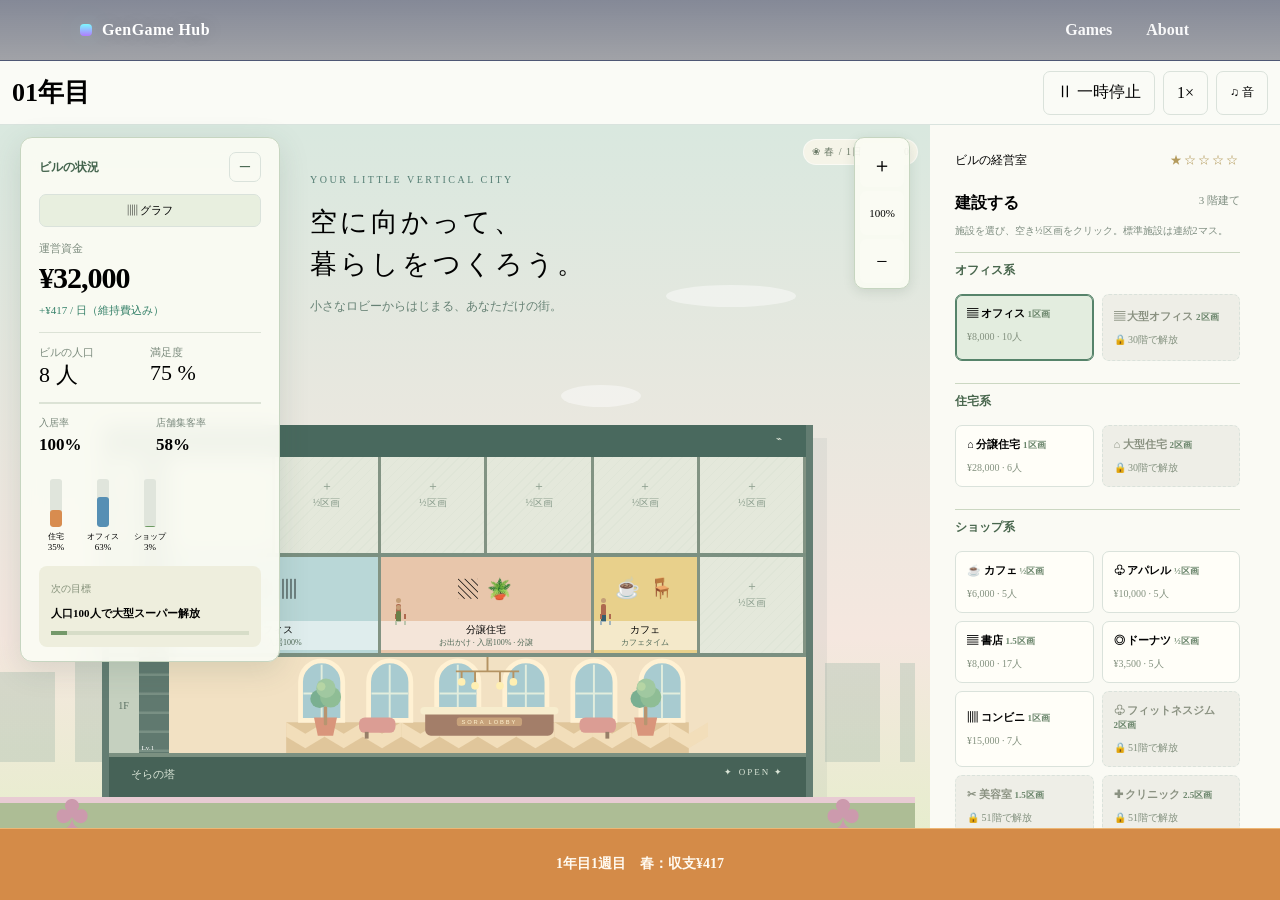
==== commit e9a22ff0: "1.6.3" ====
--- a/sora/index.html
+++ b/sora/index.html
@@ -1,2 +1,2 @@
-<!doctype html><html lang="ja"><head><meta charset="utf-8"><meta name="viewport" content="width=device-width,initial-scale=1"><title>そらの塔 | 小さなビル、大きな暮らし</title><link rel="stylesheet" href="style.css"><link rel="stylesheet" href="app.css"></head><body><div data-site-header></div><header><div class="clock" id="clock"></div><button id="pause" aria-label="一時停止" title="一時停止"><span aria-hidden="true">Ⅱ</span><span class="pause-label"> 一時停止</span></button><button id="speed">1×</button></header><section id="hud" class="hud" aria-label="ビルの経営状況"><div class="hud-heading"><b>ビルの状況</b><button id="hud-toggle" aria-expanded="true" aria-controls="hud-content" aria-label="HUDを閉じる">−</button></div><div id="hud-content"><button id="show-graphs" class="graph-button">▥ グラフ</button><div class="money"><small>運営資金</small><strong id="cash"></strong><span id="profit"></span></div><div class="stats"><div><small title="定員と入居率をもとにした平均在館人数。ショップの1日分の来客を重複して数えません。">ビルの人口</small><b id="pop"></b></div><div><small>満足度</small><b id="happy"></b></div></div><section class="business-summary" aria-label="入居・店舗の状況"><div><small>入居率</small><b id="occupancy-rate"></b></div><div><small>店舗集客率</small><b id="customer-rate"></b></div></section><div class="balance-meter" aria-label="住宅・オフィス・ショップの施設数の比率。目安は住宅3対オフィス2対ショップ1。空室を含みます。大型施設も1施設として数えます。"><div><div class="balance-track"><i id="balance-home"></i></div><small>住宅</small><b id="balance-home-value"></b></div><div><div class="balance-track"><i id="balance-office"></i></div><small>オフィス</small><b id="balance-office-value"></b></div><div><div class="balance-track"><i id="balance-shop"></i></div><small>ショップ</small><b id="balance-shop-value"></b></div></div><div class="mission"><small>次の目標</small><b id="goal"></b><div><i id="progress"></i></div></div></div></section><main><section class="world" aria-label="ビル画面"><div class="world-scene"><div class="intro"><span>YOUR LITTLE VERTICAL CITY</span><h1>空に向かって、<br>暮らしをつくろう。</h1><p>小さなロビーからはじまる、あなただけの街。</p></div><div class="cloud c1"></div><div class="cloud c2"></div><div class="skyline"></div><div id="tower"><div class="roof">S O R A <span>⌁</span></div><div id="floors"></div><div class="foundation">そらの塔 <span>✦ OPEN ✦</span></div></div><div class="street"><span>♣</span><span>♣</span></div><div class="worldnote">街の時間は、少しだけゆっくり。<span>自動保存 ON</span></div></div></section><aside aria-label="建設・経営メニュー"><div class="heading"><span>ビルの経営室</span><span id="stars">★☆☆☆☆</span></div><div class="tabs"><b>建設する</b><span id="height"></span></div><p class="hint">施設を選び、空き½区画をクリック。標準施設は連続2マス。</p><div id="tools"></div><button class="expand" id="expand">＋ フロアを増設 <span>¥12,000</span></button><button class="upgrade bulk-repair" id="bulk-repair" title="蜘蛛の巣のある物件をまとめて改修">♧ 一括改修（0件）<span>¥0</span></button><section class="elevator-menu" aria-labelledby="elevator-title"><h2 id="elevator-title">エレベーター</h2><div class="lift-controls"><div><small id="left-lift-level"></small><button class="upgrade" id="upgrade">↕ 箱を大型化 <span>¥15,000</span></button></div><div><small id="right-lift-level"></small><button id="insert-lift" class="upgrade" aria-describedby="lift-hint">＋ エレベータを追加 <span>¥18,000</span></button></div></div><p id="lift-hint" class="hint" aria-live="polite"></p><p id="lift-info" class="hint"></p></section><p class="hint">蜘蛛の巣のある空室をクリックして改修（1室¥1,500）。</p><div class="log"><small>ビルからのお知らせ</small><p id="notice" aria-live="polite">ようこそ、オーナー。まずは空き区画に施設をつくりましょう。</p></div><footer><button id="help">遊び方</button><button id="reset">はじめから</button></footer></aside></main><dialog id="dialog"><h2>そらの塔へ、ようこそ。</h2><p>施設を選んで、空き区画をクリックすると建設できます。ロビーとエレベーターは最初から設置されています。</p><p>Day1は月曜日です。土日は約95%のオフィスが休業し、住宅は平日約30%・土日約60%が昼も在宅します。コンビニは24時間営業で、ときどき来客があります。ショップはアパレル・書店・ドーナツ・コンビニから選べます。ドーナツはオフィス、コンビニはオフィスと住宅の数で来客と収益が変わります。住宅は分譲です。初回の入居が発生した決算で住宅¥28,000・大型住宅¥52,000が一度だけ入金され、日々の家賃は発生しません。退去・改修後も同じ施設では売却代金を再受領できません。既存の入居済み住宅も、更新後の最初の決算で一度だけ売却代金が入ります。オフィス・住宅で人口を増やし、カフェ・ショップ・庭園で満足度を上げましょう。毎日0時に収益と維持費を精算します。</p><p>人口が増えたらエレベーターの箱を大型化（Lv.1〜Lv.3の3段階）。初期エレベータは左端にあります。右側の「エレベータを追加」で右端に1基追加できます。追加後は左右それぞれの「箱を大型化」で個別に強化できます。テナント区画は消費しません。満足度が下がると入居率と収入も下がります。人口100人で大型スーパー、300人で映画館、500人で空中庭園、1,000人で屋上遊園地が解放されます。各施設はプレミアムテナントとして1つまで建設できます。スーパーは15階、映画館は30階、空中庭園は50階、屋上遊園地は100階限定です。100階は屋上遊園地専用で、101・102階の空きスペースも必要です。一度解放した施設は人口が減っても建設できます。 資金が足りないときは、時間を進めて収益を待ちましょう。</p><p>ビルは標準3区画です。フロアの増設で上に伸ばしていきます。エレベータは18階前後で左の箱を大型化、40階前後で右に追加、75階前後で右の箱を大型化するのが目安です。入居状況によって混雑の始まる階は変わります。</p><p>カフェ・アパレル・ドーナツは½区画、書店は1.5区画、コンビニは1区画、オフィス・住宅は1区画、映画館は2区画×2フロア、空中庭園は3区画×2フロア、屋上遊園地は3区画×3フロアです。庭園は下層の左端をクリックして建設します。旧サイズの庭園は建設費を返金して空き区画へ戻します。オフィスは出退勤、住宅は朝夕の出入り、カフェは昼食、ショップは夕方の来店が増えます。夜間の閉店・就寝も表示します。</p><p>店舗を増やしすぎると客の奪い合いで売上が減ります。オフィス・住宅に対して休憩や買い物の施設が少ないと満足度が低下します。オフィスと住宅は建設後に入居者を募集します。経営が好調なほど早く入居します。サービス不足・混雑・老朽化が続くと施設ごとに退去して空室（グレー）になります。老朽化による空室には蜘蛛の巣が付き、改修するまで再入居しません。人口は各施設の定員・入居率から平均在館人数として計算します。ショップの来客全員を人口に加算せず、標準幅・住宅3：オフィス2：ショップ1の構成で13階前後に100人が目安です。幅や入居率、満足度によって変わります。住宅3：オフィス2：ショップ1の施設数が目安です。エレベータは利用状況に応じて速度と停車時間を変えます。混雑時は高速運転し、利用の多い階を優先して移動します。エレベータの混雑も退去の条件です。混雑が続くほど不満が蓄積し、ひどい混雑ほど早く退去します。箱の大型化・追加で混雑を解消すると不満が徐々に減ります。多少の偏りでは退去せず、バランスがある程度取れていれば安定します。老朽化は約30日を中心に部屋ごとにランダムに進みます。改修すると次の老朽化時期も変わります。30階到達で2区画の大型オフィス・大型住宅、51階到達でジム・美容室・クリニック・レストラン・居酒屋が解放されます。クリニックは朝に行列ができ、7〜30日の短期滞在者が訪れます。短期滞在者の人数は施設内と人口に反映され、診療収入に加えて1人あたり1日¥200の収入があります。改修は蜘蛛の巣が張った空室のみ行えます。部屋をクリックすると1室¥1,500でその部屋だけを改修し、入居者の募集を再開します。「一括改修」では蜘蛛の巣のある物件だけを1件¥1,500でまとめて改修します。ボタンに対象件数と合計費用を表示し、資金不足なら実行しません。改修後は数日間募集し、満足度の回復に合わせて徐々に再入居が進みます。施設や空きフロアにも維持費がかかり、資金ショートが続くと経営が悪化します。HUDの入居率・店舗集客率を確認してください。</p><p>施設をクリックすると内容を確認・撤去できます。進行はこのブラウザに自動保存されます。</p><button onclick="document.querySelector('dialog').close()">ビルへ戻る</button></dialog><dialog id="graphs-dialog" aria-labelledby="graphs-title"><div class="chart-heading"><div><h2 id="graphs-title">ビルの経営グラフ</h2><small>表示中はビルの時間・動きを一時停止しています</small></div><button id="close-graphs" aria-label="グラフを閉じる">× 閉じる</button></div><p id="chart-note"></p><h3>収入と維持費 <small>円／日</small></h3><div class="chart-legend"><span style="color:#347d65">● 収入</span><span style="color:#c07b55">● 維持費</span></div><div id="finance-chart"></div><h3>人口の推移 <small>人</small></h3><div id="population-chart"></div><details><summary>日別の数値を見る</summary><div class="chart-table-wrap"><table id="chart-table"></table></div></details></dialog><div class="world-zoom-controls" role="group" aria-label="ビル画面の拡大縮小"><button id="zoom-in" aria-label="ビルを拡大">＋</button><button id="zoom-reset" aria-label="ビルの倍率を100%に戻す" title="100%に戻す">100%</button><button id="zoom-out" aria-label="ビルを縮小">−</button></div><nav class="mobile-toolbar" aria-label="スマホ操作"><div class="mobile-build-actions"><button id="mobile-expand">＋ フロア増設</button><button id="mobile-bulk-repair" class="bulk-repair">♧ 一括改修（0件）<span>¥0</span></button></div><button id="mobile-manage-open">↕ エレベーター</button></nav><dialog id="tenant-picker" class="mobile-dialog" aria-labelledby="picker-title"><div class="sheet-heading"><h2 id="picker-title">テナントを選ぶ</h2><button id="picker-close" aria-label="テナント選択を閉じる">×</button></div><p id="picker-location"></p><div id="picker-options"></div><p id="picker-empty" hidden>この区画に建設できるテナントがありません。資金や空きスペースをご確認ください。</p><details class="picker-unavailable"><summary>選べないテナントと理由</summary><ul id="picker-reasons"></ul></details><small class="sheet-pause">選択中はビルを一時停止しています</small></dialog><dialog id="mobile-management" class="mobile-dialog" aria-label="エレベーター操作"><div class="sheet-heading"><h2>エレベーター</h2><button id="mobile-manage-close" aria-label="エレベーター操作を閉じる">×</button></div><div id="mobile-management-content"></div></dialog><script src="../scripts/site-header.js"></script><script src="site-layout.js"></script><script src="js/game.js"></script><script src="js/web.js"></script></body></html>
+<!doctype html><html lang="ja"><head><meta charset="utf-8"><meta name="viewport" content="width=device-width,initial-scale=1"><title>そらの塔 | 小さなビル、大きな暮らし</title><link rel="stylesheet" href="style.css"><link rel="stylesheet" href="app.css"><link rel="stylesheet" href="seasons.css"><link rel="stylesheet" href="events.css"></head><body><div data-site-header></div><header><div class="clock" id="clock"></div><button id="pause" aria-label="一時停止" title="一時停止"><span aria-hidden="true">Ⅱ</span><span class="pause-label"> 一時停止</span></button><button id="speed">1×</button></header><section id="hud" class="hud" aria-label="ビルの経営状況"><div class="hud-heading"><b>ビルの状況</b><button id="hud-toggle" aria-expanded="true" aria-controls="hud-content" aria-label="HUDを閉じる">−</button></div><div id="hud-content"><button id="show-graphs" class="graph-button">▥ グラフ</button><div class="money"><small>運営資金</small><strong id="cash"></strong><span id="profit"></span></div><div class="stats"><div><small title="定員と入居率をもとにした平均在館人数。ショップの1日分の来客を重複して数えません。">ビルの人口</small><b id="pop"></b></div><div><small>満足度</small><b id="happy"></b></div></div><section class="business-summary" aria-label="入居・店舗の状況"><div><small>入居率</small><b id="occupancy-rate"></b></div><div><small>店舗集客率</small><b id="customer-rate"></b></div></section><div class="balance-meter" aria-label="住宅・オフィス・ショップの平均在館人口の比率。入居率と店舗の営業状況・集客率を反映します。"><div><div class="balance-track"><i id="balance-home"></i></div><small>住宅</small><b id="balance-home-value"></b></div><div><div class="balance-track"><i id="balance-office"></i></div><small>オフィス</small><b id="balance-office-value"></b></div><div><div class="balance-track"><i id="balance-shop"></i></div><small>ショップ</small><b id="balance-shop-value"></b></div></div><div class="mission"><small>次の目標</small><b id="goal"></b><div><i id="progress"></i></div></div></div></section><main><section class="world" aria-label="ビル画面"><div class="world-scene"><div class="season-scenery" aria-hidden="true"></div><span class="season-label" aria-hidden="true"></span><div class="intro"><span>YOUR LITTLE VERTICAL CITY</span><h1>空に向かって、<br>暮らしをつくろう。</h1><p>小さなロビーからはじまる、あなただけの街。</p></div><div class="cloud c1"></div><div class="cloud c2"></div><div class="skyline"></div><div id="tower"><div class="roof">S O R A <span>⌁</span></div><div id="floors"></div><div class="foundation">そらの塔 <span>✦ OPEN ✦</span></div></div><div class="street"><span>♣</span><span>♣</span></div><div class="worldnote">街の時間は、少しだけゆっくり。<span>自動保存 ON</span></div></div></section><aside aria-label="建設・経営メニュー"><div class="heading"><span>ビルの経営室</span><span id="stars">★☆☆☆☆</span></div><div class="tabs"><b>建設する</b><span id="height"></span></div><p class="hint">施設を選び、空き½区画をクリック。標準施設は連続2マス。</p><div id="tools"></div><button class="expand" id="expand">＋ フロアを増設 <span>¥12,000</span></button><button class="upgrade bulk-repair" id="bulk-repair" title="蜘蛛の巣のある物件をまとめて改修">♧ 一括改修（0件）<span>¥0</span></button><section class="elevator-menu" aria-labelledby="elevator-title"><h2 id="elevator-title">エレベーター</h2><div class="lift-controls"><div><button class="upgrade" id="upgrade">↕ 箱を大型化 <span>¥15,000</span></button></div><div><button id="insert-lift" class="upgrade">＋ エレベータを追加 <span>¥18,000</span></button></div></div></section><div class="log"><small>ビルからのお知らせ</small><p id="notice" aria-live="polite">毎日の決算後に収支を表示します。</p></div><footer><button id="help">遊び方</button><button id="reset">はじめから</button></footer></aside></main><dialog id="dialog"><h2>そらの塔へ、ようこそ。</h2><p>施設を選んで、空き区画をクリックすると建設できます。ロビーとエレベーターは最初から設置されています。</p><p>Day1〜28は春、29〜56は夏、57〜84は秋、85〜112は冬となり、以降も28日ごとに季節が巡ります。背景やプレミアムテナントの装飾が季節に合わせて変わります。</p><p>Day1は月曜日です。土日は約95%のオフィスが休業し、住宅は平日約30%・土日約60%が昼も在宅します。コンビニは24時間営業で、ときどき来客があります。ショップはアパレル・書店・ドーナツ・コンビニから選べます。ドーナツはオフィス、コンビニはオフィスと住宅の数で来客と収益が変わります。住宅は分譲です。初回の入居が発生した決算で住宅¥28,000・大型住宅¥52,000が一度だけ入金され、日々の家賃は発生しません。退去・改修後も同じ施設では売却代金を再受領できません。既存の入居済み住宅も、更新後の最初の決算で一度だけ売却代金が入ります。オフィス・住宅で人口を増やし、カフェ・ショップ・庭園で満足度を上げましょう。毎日0時に収益と維持費を精算します。</p><p>人口が増えたらエレベーターの箱を大型化（Lv.1〜Lv.3の3段階）。初期エレベータは左端にあります。右側の「エレベータを追加」で右端に1基追加できます。追加後は左右それぞれの「箱を大型化」で個別に強化できます。テナント区画は消費しません。満足度が下がると入居率と収入も下がります。人口100人で大型スーパー、300人で映画館、500人で空中庭園、1,000人で屋上遊園地が解放されます。各施設はプレミアムテナントとして1つまで建設できます。スーパーは15階、映画館は30階、空中庭園は50階、屋上遊園地は100階限定です。100階は屋上遊園地専用で、101・102階の空きスペースも必要です。一度解放した施設は人口が減っても建設できます。 資金が足りないときは、時間を進めて収益を待ちましょう。</p><p>ビルは標準3区画です。フロアの増設で上に伸ばしていきます。エレベータは18階前後で左の箱を大型化、40階前後で右に追加、75階前後で右の箱を大型化するのが目安です。入居状況によって混雑の始まる階は変わります。</p><p>カフェ・アパレル・ドーナツは½区画、書店は1.5区画、コンビニは1区画、オフィス・住宅は1区画、映画館は2区画×2フロア、空中庭園は3区画×2フロア、屋上遊園地は3区画×3フロアです。庭園は下層の左端をクリックして建設します。旧サイズの庭園は建設費を返金して空き区画へ戻します。オフィスは出退勤、住宅は朝夕の出入り、カフェは昼食、ショップは夕方の来店が増えます。夜間の閉店・就寝も表示します。</p><p>店舗を増やしすぎると客の奪い合いで売上が減ります。オフィス・住宅に対して休憩や買い物の施設が少ないと満足度が低下します。オフィスと住宅は建設後に入居者を募集します。経営が好調なほど早く入居します。サービス不足・混雑・老朽化が続くと施設ごとに退去して空室（グレー）になります。老朽化による空室には蜘蛛の巣が付き、改修するまで再入居しません。人口は各施設の定員・入居率から平均在館人数として計算します。ショップの来客全員を人口に加算せず、標準幅・住宅3：オフィス2：ショップ1の構成で13階前後に100人が目安です。幅や入居率、満足度によって変わります。住宅3：オフィス2：ショップ1の施設数が目安です。エレベータは利用状況に応じて速度と停車時間を変えます。混雑時は高速運転し、利用の多い階を優先して移動します。エレベータの混雑も退去の条件です。混雑が続くほど不満が蓄積し、ひどい混雑ほど早く退去します。箱の大型化・追加で混雑を解消すると不満が徐々に減ります。多少の偏りでは退去せず、バランスがある程度取れていれば安定します。オフィスの老朽化は従来どおり約30日、住宅・大型住宅は45〜55日のランダムな周期で進みます。改修すると次の老朽化時期も変わります。30階到達で2区画の大型オフィス・大型住宅、51階到達でジム・美容室・クリニック・レストラン・居酒屋が解放されます。クリニックは朝に行列ができ、7〜30日の短期滞在者が訪れます。短期滞在者の人数は施設内と人口に反映され、診療収入に加えて1人あたり1日¥200の収入があります。改修は蜘蛛の巣が張った空室のみ行えます。老朽化した部屋をクリックすると改修（1室¥1,500）か解体を選べます。解体では建設費の1/4が戻り、空き区画になります。「一括改修」では蜘蛛の巣のある物件だけを1件¥1,500でまとめて改修します。ボタンに対象件数と合計費用を表示し、資金不足なら実行しません。改修後は数日間募集し、満足度の回復に合わせて徐々に再入居が進みます。施設や空きフロアにも維持費がかかり、資金ショートが続くと経営が悪化します。HUDの入居率・店舗集客率を確認してください。</p><p>春は毎年異なる日程で連続7日間、空中庭園でお花見イベントを開催します。空中庭園をタップした場合のみ、年に1回10万円を受け取れます。夏は毎年ランダムに選ばれた2日間に大雨となり、2日分の雨が終わると5万円が自動入金されます。秋はカフェの収入が2倍です。Day107にはサンタが空を飛び、タップで年に1回20万円を受け取れます。イベント報酬は受取時に入金され、受取日の決算グラフにも反映されます。</p><p>施設をクリックすると内容を確認・撤去できます。進行はこのブラウザに自動保存されます。</p><button onclick="document.querySelector('dialog').close()">ビルへ戻る</button></dialog><dialog id="graphs-dialog" aria-labelledby="graphs-title"><div class="chart-heading"><div><h2 id="graphs-title">ビルの経営グラフ</h2><small>表示中はビルの時間・動きを一時停止しています</small></div><button id="close-graphs" aria-label="グラフを閉じる">× 閉じる</button></div><p id="chart-note"></p><h3>収入と維持費 <small>円／日</small></h3><div class="chart-legend"><span style="color:#347d65">● 収入</span><span style="color:#c07b55">● 維持費</span></div><div id="finance-chart"></div><h3>人口の推移 <small>人</small></h3><div id="population-chart"></div><details><summary>日別の数値を見る</summary><div class="chart-table-wrap"><table id="chart-table"></table></div></details></dialog><div class="world-zoom-controls" role="group" aria-label="ビル画面の拡大縮小"><button id="zoom-in" aria-label="ビルを拡大">＋</button><button id="zoom-reset" aria-label="ビルの倍率を100%に戻す" title="100%に戻す">100%</button><button id="zoom-out" aria-label="ビルを縮小">−</button></div><nav class="mobile-toolbar" aria-label="スマホ操作"><div class="mobile-build-actions"><button id="mobile-expand">＋ フロア増設</button><button id="mobile-bulk-repair" class="bulk-repair">♧ 一括改修（0件）<span>¥0</span></button></div><button id="mobile-manage-open">↕ エレベーター</button></nav><dialog id="tenant-picker" class="mobile-dialog" aria-labelledby="picker-title"><div class="sheet-heading"><h2 id="picker-title">テナントを選ぶ</h2><button id="picker-close" aria-label="テナント選択を閉じる">×</button></div><p id="picker-location"></p><div id="picker-options"></div><p id="picker-empty" hidden>この区画に建設できるテナントがありません。資金や空きスペースをご確認ください。</p><details class="picker-unavailable"><summary>選べないテナントと理由</summary><ul id="picker-reasons"></ul></details><small class="sheet-pause">選択中はビルを一時停止しています</small></dialog><dialog id="mobile-management" class="mobile-dialog" aria-label="エレベーター操作"><div class="sheet-heading"><h2>エレベーター</h2><button id="mobile-manage-close" aria-label="エレベーター操作を閉じる">×</button></div><div id="mobile-management-content"></div></dialog><script src="../scripts/site-header.js"></script><script src="site-layout.js"></script><script src="js/game.js"></script><script src="js/web.js"></script></body></html>
 
--- a/sora/seasons.css
+++ b/sora/seasons.css
@@ -0,0 +1,54 @@
+/* Seasons repeat every 112 days, in four 28-day chapters. */
+.season-scenery { position:absolute; inset:0; pointer-events:none; z-index:0; background-repeat:repeat-y; background-size:100% auto; opacity:.75; }
+.season-label { position:absolute; top:18px; right:18px; padding:6px 11px; border:1px solid #ffffff80; border-radius:30px; background:#fff9ecb8; color:#6a7966; font-size:11px; letter-spacing:1px; pointer-events:none; }
+.world { transition:background-color 1s; }
+body[data-season=spring] .world { background:linear-gradient(#d9e8df,#f5e7df 73%,#e7edce); }
+body[data-season=summer] .world { background:linear-gradient(#a9dce9,#d9eee4 73%,#dce8ba); }
+body[data-season=autumn] .world { background:linear-gradient(#e1d6c5,#f4dfbf 73%,#dfd0a4); }
+body[data-season=winter] .world { background:linear-gradient(#bfcfdf,#e5edf0 73%,#f0f1e7); }
+body[data-season=spring] .world[data-time=night] { background:linear-gradient(#657b91,#b3bfca 75%,#c9d1be); }
+body[data-season=summer] .world[data-time=night] { background:linear-gradient(#425f83,#829fb2 75%,#b7ccb5); }
+body[data-season=autumn] .world[data-time=night] { background:linear-gradient(#6e657e,#a99b9b 75%,#c9bd9c); }
+body[data-season=winter] .world[data-time=night] { background:linear-gradient(#52657e,#96adbf 75%,#d4e0e2); }
+body[data-season=spring] .street { background:#adbd95; color:#cc9aad; border-top-color:#e8cbd3; }
+body[data-season=summer] .street { background:#82ab7d; color:#487f62; border-top-color:#b8ce8d; }
+body[data-season=autumn] .street { background:#b6a278; color:#bc7d43; border-top-color:#d8bc86; }
+body[data-season=winter] .street { background:#dce7e4; color:#afc6c2; border-top-color:#f7faf4; }
+.elevator-menu .lift-controls button { width:100%; min-height:54px; }
+@media(prefers-reduced-motion:reduce) { .world { transition:none; } }
+body[data-season=spring] .season-scenery { background-image:url("svg/seasons/background-spring.svg"); }
+body[data-season=spring] .unit.supermarket, body[data-season=spring] .unit.supermarket.garden-upper { background-image:url("svg/seasons/supermarket-spring.svg"); }
+body[data-season=spring] .unit.cinema, body[data-season=spring] .unit.cinema.garden-upper { background-image:url("svg/seasons/cinema-spring.svg"); }
+body[data-season=spring] .unit.garden, body[data-season=spring] .unit.garden.garden-upper { background-image:url("svg/seasons/sky-garden-spring.svg"); }
+body[data-season=spring] .unit.amusement, body[data-season=spring] .unit.amusement.garden-upper { background-image:url("svg/seasons/amusement-park-spring.svg"); }
+body[data-season=summer] .season-scenery { background-image:url("svg/seasons/background-summer.svg"); }
+body[data-season=summer] .unit.supermarket, body[data-season=summer] .unit.supermarket.garden-upper { background-image:url("svg/seasons/supermarket-summer.svg"); }
+body[data-season=summer] .unit.cinema, body[data-season=summer] .unit.cinema.garden-upper { background-image:url("svg/seasons/cinema-summer.svg"); }
+body[data-season=summer] .unit.garden, body[data-season=summer] .unit.garden.garden-upper { background-image:url("svg/seasons/sky-garden-summer.svg"); }
+body[data-season=summer] .unit.amusement, body[data-season=summer] .unit.amusement.garden-upper { background-image:url("svg/seasons/amusement-park-summer.svg"); }
+body[data-season=autumn] .season-scenery { background-image:url("svg/seasons/background-autumn.svg"); }
+body[data-season=autumn] .unit.supermarket, body[data-season=autumn] .unit.supermarket.garden-upper { background-image:url("svg/seasons/supermarket-autumn.svg"); }
+body[data-season=autumn] .unit.cinema, body[data-season=autumn] .unit.cinema.garden-upper { background-image:url("svg/seasons/cinema-autumn.svg"); }
+body[data-season=autumn] .unit.garden, body[data-season=autumn] .unit.garden.garden-upper { background-image:url("svg/seasons/sky-garden-autumn.svg"); }
+body[data-season=autumn] .unit.amusement, body[data-season=autumn] .unit.amusement.garden-upper { background-image:url("svg/seasons/amusement-park-autumn.svg"); }
+body[data-season=winter] .season-scenery { background-image:url("svg/seasons/background-winter.svg"); }
+body[data-season=winter] .unit.supermarket, body[data-season=winter] .unit.supermarket.garden-upper { background-image:url("svg/seasons/supermarket-winter.svg"); }
+body[data-season=winter] .unit.cinema, body[data-season=winter] .unit.cinema.garden-upper { background-image:url("svg/seasons/cinema-winter.svg"); }
+body[data-season=winter] .unit.garden, body[data-season=winter] .unit.garden.garden-upper { background-image:url("svg/seasons/sky-garden-winter.svg"); }
+body[data-season=winter] .unit.amusement, body[data-season=winter] .unit.amusement.garden-upper { background-image:url("svg/seasons/amusement-park-winter.svg"); }
+
+/* Petals, leaves and snow float across the visible viewport without intercepting taps. */
+.season-drift { position:fixed; z-index:0; overflow:hidden; pointer-events:none; contain:strict; }
+.season-particle { position:absolute; top:-32px; width:var(--piece-size); height:var(--piece-size); opacity:var(--piece-opacity); animation:season-fall var(--fall-time) var(--fall-delay) linear infinite; will-change:transform; }
+.season-particle > i { display:block; width:100%; height:100%; animation:season-sway var(--sway-time) var(--fall-delay) ease-in-out infinite alternate; }
+.season-drift[data-season=spring] .season-particle > i { background:#f4b5cb; border-radius:90% 12% 80% 35%; box-shadow:inset 1px 1px 1px #fff5; }
+.season-drift[data-season=autumn] .season-particle > i { color:var(--piece-color); }
+.season-particle svg { display:block; width:100%; height:100%; overflow:visible; }
+.season-drift[data-season=winter] .season-particle > i { background:#fff; border-radius:50%; box-shadow:0 0 3px #ffffff90; }
+.season-drift.is-paused .season-particle,.season-drift.is-paused .season-particle > i { animation-play-state:paused; }
+@keyframes season-fall { from { transform:translate3d(-18px,-12px,0); } to { transform:translate3d(32px,calc(var(--drift-height) + 60px),0); } }
+@keyframes season-sway { from { transform:translateX(calc(-1 * var(--sway))) rotate(-35deg) rotateY(0deg); } to { transform:translateX(var(--sway)) rotate(110deg) rotateY(65deg); } }
+@media(prefers-reduced-motion:reduce) { .season-drift { display:none; } .season-particle,.season-particle > i { animation:none; } }
+
+/* Falling pieces remain behind the tower; remove their static background counterparts. */
+body[data-season=spring] .season-scenery,body[data-season=autumn] .season-scenery,body[data-season=winter] .season-scenery { display:none; }
--- a/sora/events.css
+++ b/sora/events.css
@@ -0,0 +1,77 @@
+/* One continuous illustration covers the full height, including the floor seams. */
+#premium-art-layer { position:absolute; inset:0; pointer-events:none; z-index:4; }
+.unit.premium-unified { background-image:none!important; background-color:transparent!important; box-shadow:none!important; }
+.unit.premium-unified > .name,.unit.premium-unified > .visitors { visibility:hidden; }
+.premium-continuous { position:absolute; background-repeat:no-repeat; background-size:100% 100%; }
+.premium-continuous > .premium-title { position:absolute; bottom:3px; left:0; right:0; padding:3px; text-align:center; font-size:10px; color:#655746; background:#fff6dfdc; }
+.premium-continuous.amusement { -webkit-mask:url('svg/rooftop-cloud-mask.svg') center/100% 100% no-repeat; mask:url('svg/rooftop-cloud-mask.svg') center/100% 100% no-repeat; }
+.seasonal-front { position:fixed; z-index:8; pointer-events:none; overflow:hidden; contain:strict; }
+.summer-rain { position:absolute; inset:0; background:#45617a16; }
+.summer-rain i { position:absolute; top:-45px; width:1.5px; height:32px; background:linear-gradient(transparent,#e5f7ffcc); animation:summer-downpour .8s linear infinite; }
+@keyframes summer-downpour { from { transform:translate3d(18px,-35px,0) rotate(12deg); } to { transform:translate3d(-80px,calc(var(--event-height) + 50px),0) rotate(12deg); } }
+.hanami-event { pointer-events:auto; position:absolute; right:12px; bottom:16px; max-width:calc(100% - 24px); min-height:48px; padding:10px 14px; border:1px solid #d5a3b6; background:#fff1f6f2; box-shadow:0 5px 22px #83506925; color:#985f77; font-size:12px; border-radius:18px; }
+.santa-event { pointer-events:auto; position:absolute; top:18%; left:0; width:158px; height:88px; background:transparent; border:0; padding:0; animation:santa-crossing 22s linear infinite; }
+.santa-event img { transform:scaleX(-1); display:block; width:100%; height:65px; }
+.santa-event span { display:inline-block; background:#fff8e8e8; border-radius:15px; color:#975443; padding:2px 8px; font-size:11px; }
+@keyframes santa-crossing { from { transform:translate3d(calc(var(--event-width) - 70px),0,0); } 50% { transform:translate3d(calc(var(--event-width)/2 - 80px),-12px,0); } to { transform:translate3d(-120px,0,0); } }
+.seasonal-front.is-paused * { animation-play-state:paused!important; }
+body { grid-template-rows:auto minmax(0,1fr) auto auto auto; }
+body > #game-ticker { grid-row:3; padding:7px 12px; min-height:30px; max-height:64px; overflow:auto; background:#6d8474; color:#fff9e8; font-size:11px; line-height:1.5; }
+body > .mobile-toolbar { grid-row:4; }
+body > .ad-preview { grid-row:5; }
+.worldnote { display:none; }
+.aged-room-dialog { width:min(390px,calc(100vw - 24px)); border-radius:16px; color:#365d50; background:#fafbf3; }
+.aged-room-dialog h2 { font-size:19px; }
+.aged-room-dialog p { line-height:1.8; font-size:13px; }
+.aged-room-dialog button { display:block; width:100%; min-height:46px; margin-top:10px; }
+.aged-room-dialog button:disabled { opacity:.45; }
+#aged-demolish { color:#986246; border-color:#d0b49e; }
+@media(prefers-reduced-motion:reduce) { .summer-rain i { animation:none; top:20%; height:65%; opacity:.2; } .santa-event { animation:none; left:auto; right:10px; top:28%; } }
+
+.premium-continuous.quiet { filter:brightness(.55); }
+.premium-continuous > .visitors { z-index:1; }
+
+/* Keep daily finances and current events together in a taller, warm notice band. */
+body > #game-ticker { min-height:72px; max-height:110px; padding:10px 14px; background:#d48b48; color:#fffaf0; font-size:12px; line-height:1.65; border-top:1px solid #edb674; }
+.ticker-finance { font-weight:700; }
+.ticker-message { margin-top:3px; color:#fff5df; }
+.hanami-event { width:210px; padding:0 0 8px; border-radius:14px; overflow:hidden; }
+.hanami-event img { display:block; width:100%; height:86px; object-fit:cover; }
+.hanami-event b,.hanami-event span { display:block; padding:0 6px; }
+.hanami-event b { margin-top:5px; font-size:12px; }
+.hanami-event span { margin-top:2px; font-size:11px; }
+@media(max-height:500px) { body > #game-ticker { min-height:54px; max-height:76px; padding:5px 10px; font-size:10px; } .hanami-event { width:172px; } .hanami-event img { height:60px; } }
+
+/* Reserved orange strip, with text only during each two-second notification. */
+body > #game-ticker { display:flex; align-items:center; justify-content:center; text-align:center; }
+#game-ticker .ticker-message { margin:0; font-size:14px; font-weight:700; line-height:1.6; color:#fffaf0; }
+@media(max-height:500px) { #game-ticker .ticker-message { font-size:11px; } }
+
+/* Notifications occupy the strip above the build controls only while visible. */
+body > #game-ticker[hidden] { display:none; }
+.autumn-cafe-indicator { position:absolute; top:14px; right:12px; max-width:calc(100% - 190px); border:1px solid #e7bd79; border-radius:12px; padding:7px 10px; background:#fff4dbe8; color:#8f5d2f; font-size:11px; line-height:1.6; text-align:center; animation:autumn-cafe-blink 2s ease-in-out infinite; }
+@keyframes autumn-cafe-blink { 0%,100% { opacity:1; } 50% { opacity:.28; } }
+.premium-continuous.garden.hanami-garden { background-image:url('svg/hanami-picnic.svg')!important; }
+.unit.hanami-clickable { cursor:pointer; }
+body > header #clock { display:flex; align-items:center; flex-wrap:wrap; column-gap:9px; row-gap:0; }
+.calendar-date,.calendar-time { white-space:nowrap; }
+.calendar-time { font-size:.8em; }
+@media(max-width:600px) { body > header #clock { font-size:clamp(12px,3.6vw,19px); } }
+@media(prefers-reduced-motion:reduce) { .autumn-cafe-indicator { animation:none; } }
+
+/* Draw the entire hover/focus border above room labels and cobwebs. */
+.unit.repairable:hover,.unit.repairable:focus-visible,.unit.empty.cannot-build:hover,.unit.empty.cannot-build:focus-visible { box-shadow:none; }
+.unit.repairable:hover::after,.unit.repairable:focus-visible::after,.unit.empty.cannot-build:hover::after,.unit.empty.cannot-build:focus-visible::after { content:""; position:absolute; inset:0; border:3px solid #78a66c; z-index:20; pointer-events:none; }
+.unit.repair-unaffordable:hover::after,.unit.repair-unaffordable:focus-visible::after,.unit.empty.cannot-build:hover::after,.unit.empty.cannot-build:focus-visible::after { border-color:#c45147; }
+.unit.repair-unaffordable:hover,.unit.repair-unaffordable:focus-visible { cursor:pointer; }
+/* Keep the event notice immediately to the left of the seasonal date. */
+.seasonal-front-events { position:absolute; inset:0; pointer-events:none; }
+.seasonal-front-status { position:absolute; top:14px; right:12px; max-width:calc(100% - 178px); display:flex; align-items:center; justify-content:flex-end; gap:6px; pointer-events:none; }
+.seasonal-front-status .season-label { position:static; flex:none; min-width:80px; padding:5px 8px; text-align:center; white-space:nowrap; font-size:10px; line-height:1.35; }
+.seasonal-front-status .season-time { display:block; font-size:10px; letter-spacing:0; }
+.seasonal-front-status .autumn-cafe-indicator { position:static; flex:0 1 auto; min-width:0; max-width:none; padding:6px; }
+.santa-event { height:65px; min-height:44px; }
+
+/* The seasonal date and time stay on one line. */
+.seasonal-front-status .season-time { display:inline; margin-left:5px; }
+@media(max-width:400px) { .seasonal-front-status.with-autumn { top:72px; max-width:calc(100% - 24px); } }
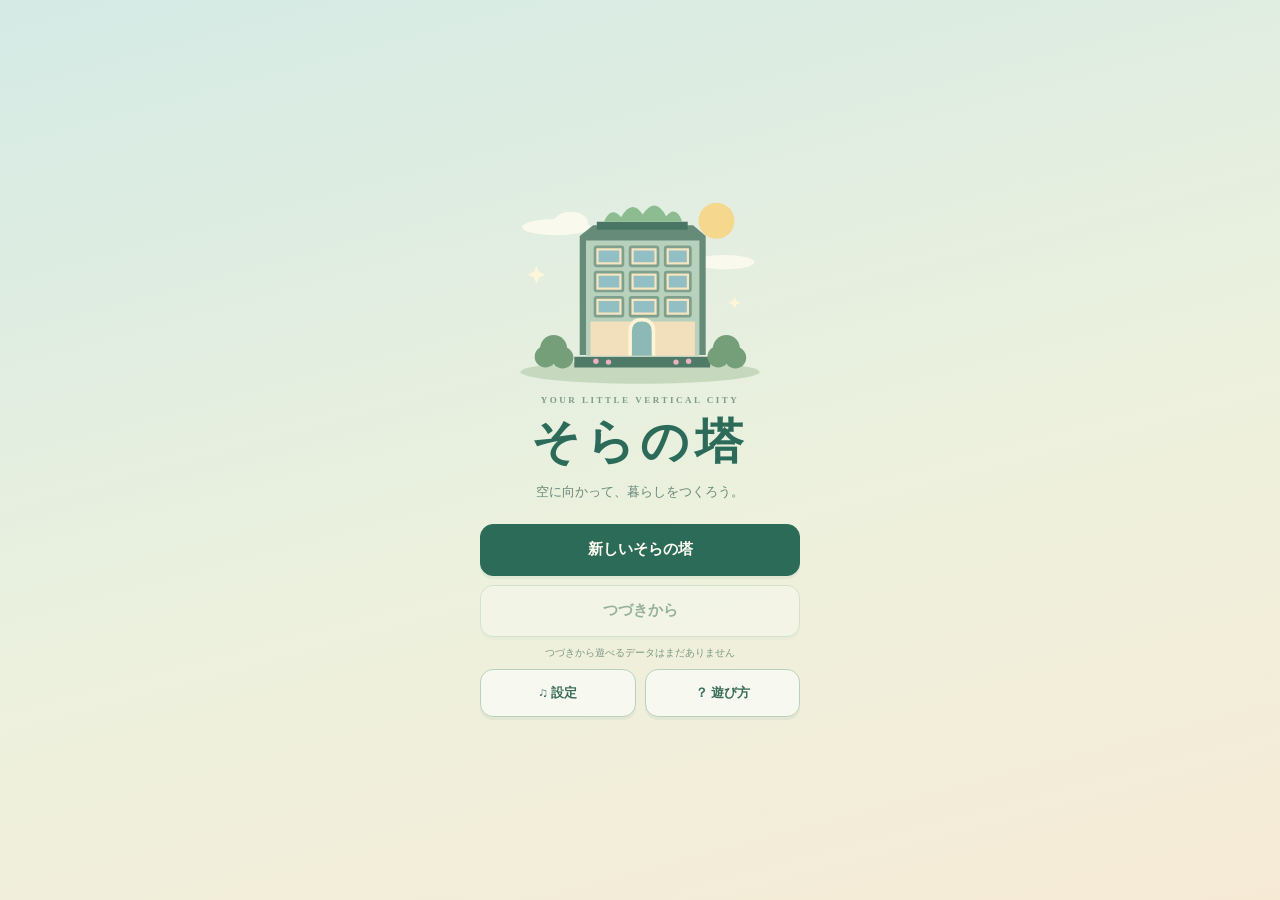
==== commit 97806eca: "1.6.4" ====
--- a/sora/index.html
+++ b/sora/index.html
@@ -1,2 +1,2 @@
-<!doctype html><html lang="ja"><head><meta charset="utf-8"><meta name="viewport" content="width=device-width,initial-scale=1"><title>そらの塔 | 小さなビル、大きな暮らし</title><link rel="stylesheet" href="style.css"><link rel="stylesheet" href="app.css"><link rel="stylesheet" href="seasons.css"><link rel="stylesheet" href="events.css"></head><body><div data-site-header></div><header><div class="clock" id="clock"></div><button id="pause" aria-label="一時停止" title="一時停止"><span aria-hidden="true">Ⅱ</span><span class="pause-label"> 一時停止</span></button><button id="speed">1×</button></header><section id="hud" class="hud" aria-label="ビルの経営状況"><div class="hud-heading"><b>ビルの状況</b><button id="hud-toggle" aria-expanded="true" aria-controls="hud-content" aria-label="HUDを閉じる">−</button></div><div id="hud-content"><button id="show-graphs" class="graph-button">▥ グラフ</button><div class="money"><small>運営資金</small><strong id="cash"></strong><span id="profit"></span></div><div class="stats"><div><small title="定員と入居率をもとにした平均在館人数。ショップの1日分の来客を重複して数えません。">ビルの人口</small><b id="pop"></b></div><div><small>満足度</small><b id="happy"></b></div></div><section class="business-summary" aria-label="入居・店舗の状況"><div><small>入居率</small><b id="occupancy-rate"></b></div><div><small>店舗集客率</small><b id="customer-rate"></b></div></section><div class="balance-meter" aria-label="住宅・オフィス・ショップの平均在館人口の比率。入居率と店舗の営業状況・集客率を反映します。"><div><div class="balance-track"><i id="balance-home"></i></div><small>住宅</small><b id="balance-home-value"></b></div><div><div class="balance-track"><i id="balance-office"></i></div><small>オフィス</small><b id="balance-office-value"></b></div><div><div class="balance-track"><i id="balance-shop"></i></div><small>ショップ</small><b id="balance-shop-value"></b></div></div><div class="mission"><small>次の目標</small><b id="goal"></b><div><i id="progress"></i></div></div></div></section><main><section class="world" aria-label="ビル画面"><div class="world-scene"><div class="season-scenery" aria-hidden="true"></div><span class="season-label" aria-hidden="true"></span><div class="intro"><span>YOUR LITTLE VERTICAL CITY</span><h1>空に向かって、<br>暮らしをつくろう。</h1><p>小さなロビーからはじまる、あなただけの街。</p></div><div class="cloud c1"></div><div class="cloud c2"></div><div class="skyline"></div><div id="tower"><div class="roof">S O R A <span>⌁</span></div><div id="floors"></div><div class="foundation">そらの塔 <span>✦ OPEN ✦</span></div></div><div class="street"><span>♣</span><span>♣</span></div><div class="worldnote">街の時間は、少しだけゆっくり。<span>自動保存 ON</span></div></div></section><aside aria-label="建設・経営メニュー"><div class="heading"><span>ビルの経営室</span><span id="stars">★☆☆☆☆</span></div><div class="tabs"><b>建設する</b><span id="height"></span></div><p class="hint">施設を選び、空き½区画をクリック。標準施設は連続2マス。</p><div id="tools"></div><button class="expand" id="expand">＋ フロアを増設 <span>¥12,000</span></button><button class="upgrade bulk-repair" id="bulk-repair" title="蜘蛛の巣のある物件をまとめて改修">♧ 一括改修（0件）<span>¥0</span></button><section class="elevator-menu" aria-labelledby="elevator-title"><h2 id="elevator-title">エレベーター</h2><div class="lift-controls"><div><button class="upgrade" id="upgrade">↕ 箱を大型化 <span>¥15,000</span></button></div><div><button id="insert-lift" class="upgrade">＋ エレベータを追加 <span>¥18,000</span></button></div></div></section><div class="log"><small>ビルからのお知らせ</small><p id="notice" aria-live="polite">毎日の決算後に収支を表示します。</p></div><footer><button id="help">遊び方</button><button id="reset">はじめから</button></footer></aside></main><dialog id="dialog"><h2>そらの塔へ、ようこそ。</h2><p>施設を選んで、空き区画をクリックすると建設できます。ロビーとエレベーターは最初から設置されています。</p><p>Day1〜28は春、29〜56は夏、57〜84は秋、85〜112は冬となり、以降も28日ごとに季節が巡ります。背景やプレミアムテナントの装飾が季節に合わせて変わります。</p><p>Day1は月曜日です。土日は約95%のオフィスが休業し、住宅は平日約30%・土日約60%が昼も在宅します。コンビニは24時間営業で、ときどき来客があります。ショップはアパレル・書店・ドーナツ・コンビニから選べます。ドーナツはオフィス、コンビニはオフィスと住宅の数で来客と収益が変わります。住宅は分譲です。初回の入居が発生した決算で住宅¥28,000・大型住宅¥52,000が一度だけ入金され、日々の家賃は発生しません。退去・改修後も同じ施設では売却代金を再受領できません。既存の入居済み住宅も、更新後の最初の決算で一度だけ売却代金が入ります。オフィス・住宅で人口を増やし、カフェ・ショップ・庭園で満足度を上げましょう。毎日0時に収益と維持費を精算します。</p><p>人口が増えたらエレベーターの箱を大型化（Lv.1〜Lv.3の3段階）。初期エレベータは左端にあります。右側の「エレベータを追加」で右端に1基追加できます。追加後は左右それぞれの「箱を大型化」で個別に強化できます。テナント区画は消費しません。満足度が下がると入居率と収入も下がります。人口100人で大型スーパー、300人で映画館、500人で空中庭園、1,000人で屋上遊園地が解放されます。各施設はプレミアムテナントとして1つまで建設できます。スーパーは15階、映画館は30階、空中庭園は50階、屋上遊園地は100階限定です。100階は屋上遊園地専用で、101・102階の空きスペースも必要です。一度解放した施設は人口が減っても建設できます。 資金が足りないときは、時間を進めて収益を待ちましょう。</p><p>ビルは標準3区画です。フロアの増設で上に伸ばしていきます。エレベータは18階前後で左の箱を大型化、40階前後で右に追加、75階前後で右の箱を大型化するのが目安です。入居状況によって混雑の始まる階は変わります。</p><p>カフェ・アパレル・ドーナツは½区画、書店は1.5区画、コンビニは1区画、オフィス・住宅は1区画、映画館は2区画×2フロア、空中庭園は3区画×2フロア、屋上遊園地は3区画×3フロアです。庭園は下層の左端をクリックして建設します。旧サイズの庭園は建設費を返金して空き区画へ戻します。オフィスは出退勤、住宅は朝夕の出入り、カフェは昼食、ショップは夕方の来店が増えます。夜間の閉店・就寝も表示します。</p><p>店舗を増やしすぎると客の奪い合いで売上が減ります。オフィス・住宅に対して休憩や買い物の施設が少ないと満足度が低下します。オフィスと住宅は建設後に入居者を募集します。経営が好調なほど早く入居します。サービス不足・混雑・老朽化が続くと施設ごとに退去して空室（グレー）になります。老朽化による空室には蜘蛛の巣が付き、改修するまで再入居しません。人口は各施設の定員・入居率から平均在館人数として計算します。ショップの来客全員を人口に加算せず、標準幅・住宅3：オフィス2：ショップ1の構成で13階前後に100人が目安です。幅や入居率、満足度によって変わります。住宅3：オフィス2：ショップ1の施設数が目安です。エレベータは利用状況に応じて速度と停車時間を変えます。混雑時は高速運転し、利用の多い階を優先して移動します。エレベータの混雑も退去の条件です。混雑が続くほど不満が蓄積し、ひどい混雑ほど早く退去します。箱の大型化・追加で混雑を解消すると不満が徐々に減ります。多少の偏りでは退去せず、バランスがある程度取れていれば安定します。オフィスの老朽化は従来どおり約30日、住宅・大型住宅は45〜55日のランダムな周期で進みます。改修すると次の老朽化時期も変わります。30階到達で2区画の大型オフィス・大型住宅、51階到達でジム・美容室・クリニック・レストラン・居酒屋が解放されます。クリニックは朝に行列ができ、7〜30日の短期滞在者が訪れます。短期滞在者の人数は施設内と人口に反映され、診療収入に加えて1人あたり1日¥200の収入があります。改修は蜘蛛の巣が張った空室のみ行えます。老朽化した部屋をクリックすると改修（1室¥1,500）か解体を選べます。解体では建設費の1/4が戻り、空き区画になります。「一括改修」では蜘蛛の巣のある物件だけを1件¥1,500でまとめて改修します。ボタンに対象件数と合計費用を表示し、資金不足なら実行しません。改修後は数日間募集し、満足度の回復に合わせて徐々に再入居が進みます。施設や空きフロアにも維持費がかかり、資金ショートが続くと経営が悪化します。HUDの入居率・店舗集客率を確認してください。</p><p>春は毎年異なる日程で連続7日間、空中庭園でお花見イベントを開催します。空中庭園をタップした場合のみ、年に1回10万円を受け取れます。夏は毎年ランダムに選ばれた2日間に大雨となり、2日分の雨が終わると5万円が自動入金されます。秋はカフェの収入が2倍です。Day107にはサンタが空を飛び、タップで年に1回20万円を受け取れます。イベント報酬は受取時に入金され、受取日の決算グラフにも反映されます。</p><p>施設をクリックすると内容を確認・撤去できます。進行はこのブラウザに自動保存されます。</p><button onclick="document.querySelector('dialog').close()">ビルへ戻る</button></dialog><dialog id="graphs-dialog" aria-labelledby="graphs-title"><div class="chart-heading"><div><h2 id="graphs-title">ビルの経営グラフ</h2><small>表示中はビルの時間・動きを一時停止しています</small></div><button id="close-graphs" aria-label="グラフを閉じる">× 閉じる</button></div><p id="chart-note"></p><h3>収入と維持費 <small>円／日</small></h3><div class="chart-legend"><span style="color:#347d65">● 収入</span><span style="color:#c07b55">● 維持費</span></div><div id="finance-chart"></div><h3>人口の推移 <small>人</small></h3><div id="population-chart"></div><details><summary>日別の数値を見る</summary><div class="chart-table-wrap"><table id="chart-table"></table></div></details></dialog><div class="world-zoom-controls" role="group" aria-label="ビル画面の拡大縮小"><button id="zoom-in" aria-label="ビルを拡大">＋</button><button id="zoom-reset" aria-label="ビルの倍率を100%に戻す" title="100%に戻す">100%</button><button id="zoom-out" aria-label="ビルを縮小">−</button></div><nav class="mobile-toolbar" aria-label="スマホ操作"><div class="mobile-build-actions"><button id="mobile-expand">＋ フロア増設</button><button id="mobile-bulk-repair" class="bulk-repair">♧ 一括改修（0件）<span>¥0</span></button></div><button id="mobile-manage-open">↕ エレベーター</button></nav><dialog id="tenant-picker" class="mobile-dialog" aria-labelledby="picker-title"><div class="sheet-heading"><h2 id="picker-title">テナントを選ぶ</h2><button id="picker-close" aria-label="テナント選択を閉じる">×</button></div><p id="picker-location"></p><div id="picker-options"></div><p id="picker-empty" hidden>この区画に建設できるテナントがありません。資金や空きスペースをご確認ください。</p><details class="picker-unavailable"><summary>選べないテナントと理由</summary><ul id="picker-reasons"></ul></details><small class="sheet-pause">選択中はビルを一時停止しています</small></dialog><dialog id="mobile-management" class="mobile-dialog" aria-label="エレベーター操作"><div class="sheet-heading"><h2>エレベーター</h2><button id="mobile-manage-close" aria-label="エレベーター操作を閉じる">×</button></div><div id="mobile-management-content"></div></dialog><script src="../scripts/site-header.js"></script><script src="site-layout.js"></script><script src="js/game.js"></script><script src="js/web.js"></script></body></html>
+<!doctype html><html lang="ja"><head><meta charset="utf-8"><meta name="viewport" content="width=device-width,initial-scale=1"><title>そらの塔 | 小さなビル、大きな暮らし</title><link rel="stylesheet" href="style.css"><link rel="stylesheet" href="app.css"><link rel="stylesheet" href="seasons.css"><link rel="stylesheet" href="events.css"><link rel="stylesheet" href="title.css"></head><body><div data-site-header></div><section id="title-screen" class="title-screen" role="dialog" aria-modal="true" aria-labelledby="title-name"><div class="title-card"><div class="title-art" aria-hidden="true"><img src="svg/title-tower.svg" alt=""></div><div class="title-content"><p class="title-kicker">YOUR LITTLE VERTICAL CITY</p><h1 id="title-name">そらの塔</h1><p class="title-subtitle">空に向かって、暮らしをつくろう。</p><nav class="title-menu" aria-label="ゲームメニュー"><button id="title-new" class="title-new">新しいそらの塔</button><button id="title-continue" disabled>つづきから</button><span id="title-no-save" class="title-continue-detail">つづきから遊べるデータはまだありません</span><div class="title-secondary"><button id="title-settings">♫ 設定</button><button id="title-help">？ 遊び方</button></div></nav></div></div></section><header><div class="clock" id="clock"></div><button id="pause" aria-label="一時停止" title="一時停止"><span aria-hidden="true">Ⅱ</span><span class="pause-label"> 一時停止</span></button><button id="speed">1×</button></header><section id="hud" class="hud" aria-label="ビルの経営状況"><div class="hud-heading"><b>ビルの状況</b><button id="hud-toggle" aria-expanded="true" aria-controls="hud-content" aria-label="HUDを閉じる">−</button></div><div id="hud-content"><button id="show-graphs" class="graph-button">▥ グラフ</button><div class="money"><small>運営資金</small><strong id="cash"></strong><span id="profit"></span></div><div class="stats"><div><small title="定員と入居率をもとにした平均在館人数。ショップの1日分の来客を重複して数えません。">ビルの人口</small><b id="pop"></b></div><div><small>満足度</small><b id="happy"></b></div></div><section class="business-summary" aria-label="入居・店舗の状況"><div><small>入居率</small><b id="occupancy-rate"></b></div><div><small>店舗集客率</small><b id="customer-rate"></b></div></section><div class="balance-meter" aria-label="住宅・オフィス・ショップの平均在館人口の比率。入居率と店舗の営業状況・集客率を反映します。"><div><div class="balance-track"><i id="balance-home"></i></div><small>住宅</small><b id="balance-home-value"></b></div><div><div class="balance-track"><i id="balance-office"></i></div><small>オフィス</small><b id="balance-office-value"></b></div><div><div class="balance-track"><i id="balance-shop"></i></div><small>ショップ</small><b id="balance-shop-value"></b></div></div><div class="mission"><small>次の目標</small><b id="goal"></b><div><i id="progress"></i></div></div></div></section><main><section class="world" aria-label="ビル画面"><div class="world-scene"><div class="season-scenery" aria-hidden="true"></div><span class="season-label" aria-hidden="true"></span><div class="intro"><span>YOUR LITTLE VERTICAL CITY</span><h1>空に向かって、<br>暮らしをつくろう。</h1><p>小さなロビーからはじまる、あなただけの街。</p></div><div class="cloud c1"></div><div class="cloud c2"></div><div class="skyline"></div><div id="tower"><div class="roof">S O R A <span>⌁</span></div><div id="floors"></div><div class="foundation">そらの塔 <span>✦ OPEN ✦</span></div></div><div class="street"><span>♣</span><span>♣</span></div><div class="worldnote">街の時間は、少しだけゆっくり。<span>自動保存 ON</span></div></div></section><aside aria-label="建設・経営メニュー"><div class="heading"><span>ビルの経営室</span><span id="stars">★☆☆☆☆</span></div><div class="tabs"><b>建設する</b><span id="height"></span></div><p class="hint">施設を選び、空き½区画をクリック。標準施設は連続2マス。</p><div id="tools"></div><button class="expand" id="expand">＋ フロアを増設 <span>¥12,000</span></button><button class="upgrade bulk-repair" id="bulk-repair" title="蜘蛛の巣のある物件をまとめて改修">♧ 一括改修（0件）<span>¥0</span></button><section class="elevator-menu" aria-labelledby="elevator-title"><h2 id="elevator-title">エレベーター</h2><div class="lift-controls"><div><button class="upgrade" id="upgrade">↕ 箱を大型化 <span>¥15,000</span></button></div><div><button id="insert-lift" class="upgrade">＋ エレベータを追加 <span>¥18,000</span></button></div></div></section><div class="log"><small>ビルからのお知らせ</small><p id="notice" aria-live="polite">毎日の決算後に収支を表示します。</p></div><footer><button id="help">遊び方</button><button id="reset">はじめから</button></footer></aside></main><dialog id="dialog"><h2>遊び方</h2><p>【建設】スマホは空き区画をタップしてテナントを選択。PCは右のメニューで施設を選び、空き区画をクリックします。</p><p>【増設・改修】「フロア増設」で階を追加。「一括改修」でまとめて改修できます。蜘蛛の巣のある部屋はタップして、改修・解体を選びます。通常の施設もタップすると撤去できます。</p><p>【エレベーター】「エレベーター」から追加・大型化を行います。PCでは右のメニューから操作します。</p><p>【画面操作】上下にスクロールして移動。スマホは2本指のピンチ、PCはマウスホイールで拡大・縮小します。</p><p>【各ボタン】「Ⅱ／▶」で一時停止・再開、「1×」で速度変更、「♫」でサウンド設定。「ビルの状況」の「−／＋」で表示を閉じる・開く、「グラフ」で推移を確認できます。</p><button onclick="document.querySelector('#dialog').close()">閉じる</button></dialog><dialog id="graphs-dialog" aria-labelledby="graphs-title"><div class="chart-heading"><div><h2 id="graphs-title">ビルの経営グラフ</h2><small>表示中はビルの時間・動きを一時停止しています</small></div><button id="close-graphs" aria-label="グラフを閉じる">× 閉じる</button></div><p id="chart-note"></p><h3>収入と維持費 <small>円／日</small></h3><div class="chart-legend"><span style="color:#347d65">● 収入</span><span style="color:#c07b55">● 維持費</span></div><div id="finance-chart"></div><h3>人口の推移 <small>人</small></h3><div id="population-chart"></div><details><summary>日別の数値を見る</summary><div class="chart-table-wrap"><table id="chart-table"></table></div></details></dialog><div class="world-zoom-controls" role="group" aria-label="ビル画面の拡大縮小"><button id="zoom-in" aria-label="ビルを拡大">＋</button><button id="zoom-reset" aria-label="ビルの倍率を100%に戻す" title="100%に戻す">100%</button><button id="zoom-out" aria-label="ビルを縮小">−</button></div><nav class="mobile-toolbar" aria-label="スマホ操作"><div class="mobile-build-actions"><button id="mobile-expand">＋ フロア増設</button><button id="mobile-bulk-repair" class="bulk-repair">♧ 一括改修（0件）<span>¥0</span></button></div><button id="mobile-manage-open">↕ エレベーター</button></nav><dialog id="tenant-picker" class="mobile-dialog" aria-labelledby="picker-title"><div class="sheet-heading"><h2 id="picker-title">テナントを選ぶ</h2><button id="picker-close" aria-label="テナント選択を閉じる">×</button></div><p id="picker-location"></p><div id="picker-options"></div><p id="picker-empty" hidden>この区画に建設できるテナントがありません。資金や空きスペースをご確認ください。</p><details class="picker-unavailable"><summary>選べないテナントと理由</summary><ul id="picker-reasons"></ul></details><small class="sheet-pause">選択中はビルを一時停止しています</small></dialog><dialog id="mobile-management" class="mobile-dialog" aria-label="エレベーター操作"><div class="sheet-heading"><h2>エレベーター</h2><button id="mobile-manage-close" aria-label="エレベーター操作を閉じる">×</button></div><div id="mobile-management-content"></div></dialog><script src="../scripts/site-header.js"></script><script src="site-layout.js"></script><script src="js/game.js"></script><script src="js/web.js"></script></body></html>
 
--- a/sora/events.css
+++ b/sora/events.css
@@ -75,3 +75,11 @@
 /* The seasonal date and time stay on one line. */
 .seasonal-front-status .season-time { display:inline; margin-left:5px; }
 @media(max-width:400px) { .seasonal-front-status.with-autumn { top:72px; max-width:calc(100% - 24px); } }
+
+/* Place the autumn announcement below the seasonal date on every screen. */
+.seasonal-front-status { flex-direction:column; align-items:flex-end; gap:4px; }
+.seasonal-front-status .autumn-cafe-indicator { flex:none; max-width:100%; }
+@media(max-width:400px) { .seasonal-front-status.with-autumn { top:14px; max-width:calc(100% - 178px); } }
+
+.seasonal-front-status.with-autumn { max-width:calc(100% - 190px); }
+@media(max-width:400px) { .seasonal-front-status.with-autumn { max-width:calc(100% - 190px); } }
--- a/sora/title.css
+++ b/sora/title.css
@@ -0,0 +1,21 @@
+/* Startup menu is separate from the simulation and can scroll on small screens. */
+.title-screen { position:fixed; inset:0; z-index:100; overflow:auto; overscroll-behavior:contain; display:grid; place-items:center; padding:24px 20px; background:linear-gradient(165deg,#d4eae5 0%,#edf1dd 58%,#f6ead5 100%); color:#315e50; }
+.title-screen[hidden] { display:none; }
+.title-card { width:min(100%,430px); text-align:center; margin:auto; }
+.title-art { width:min(270px,58vw); margin:0 auto 5px; }
+.title-art img { display:block; width:100%; height:auto; }
+.title-kicker { margin:0 0 8px; color:#7d9b89; font-size:9px; letter-spacing:2.5px; font-weight:700; }
+.title-content h1 { margin:0; font-size:clamp(35px,8vw,48px); letter-spacing:.12em; line-height:1.2; font-weight:700; color:#2c6b5a; }
+.title-subtitle { margin:12px 0 23px; font-size:13px; color:#688878; }
+.title-menu { width:min(320px,100%); margin:auto; display:grid; gap:9px; }
+.title-menu button { width:100%; min-height:52px; border-radius:13px; border:1px solid #b9d1bc; background:#f8faf2eF; color:#3a6d59; font-weight:700; font-size:15px; box-shadow:0 3px 0 #c1d4c14d; }
+.title-menu button:hover { background:#e6f0de; }
+.title-menu button:focus-visible { outline:3px solid #d89460; outline-offset:2px; }
+.title-menu .title-new { background:#2c6b58; color:#fffdf2; border-color:#2c6b58; }
+.title-menu .title-new:hover { background:#3a806a; }
+.title-menu button:disabled { opacity:.48; cursor:default; }
+.title-continue-detail { font-size:10px; color:#7d9686; line-height:1.4; }
+.title-secondary { display:grid; grid-template-columns:1fr 1fr; gap:9px; }
+.title-secondary button { min-height:48px; font-size:13px; }
+@media(max-height:650px) { .title-screen { padding:16px; } .title-art { width:min(205px,38vw); } .title-content h1 { font-size:34px; } .title-subtitle { margin:7px 0 14px; } .title-menu { gap:6px; } .title-menu button { min-height:46px; } }
+@media(max-height:500px) and (min-width:500px) { .title-card { width:min(620px,100%); display:grid; grid-template-columns:200px 1fr; align-items:center; gap:18px; } .title-art { width:200px; margin:0; } .title-subtitle { margin-bottom:9px; } .title-menu { gap:5px; } .title-menu button { min-height:42px; } .title-secondary button { min-height:42px; } }
